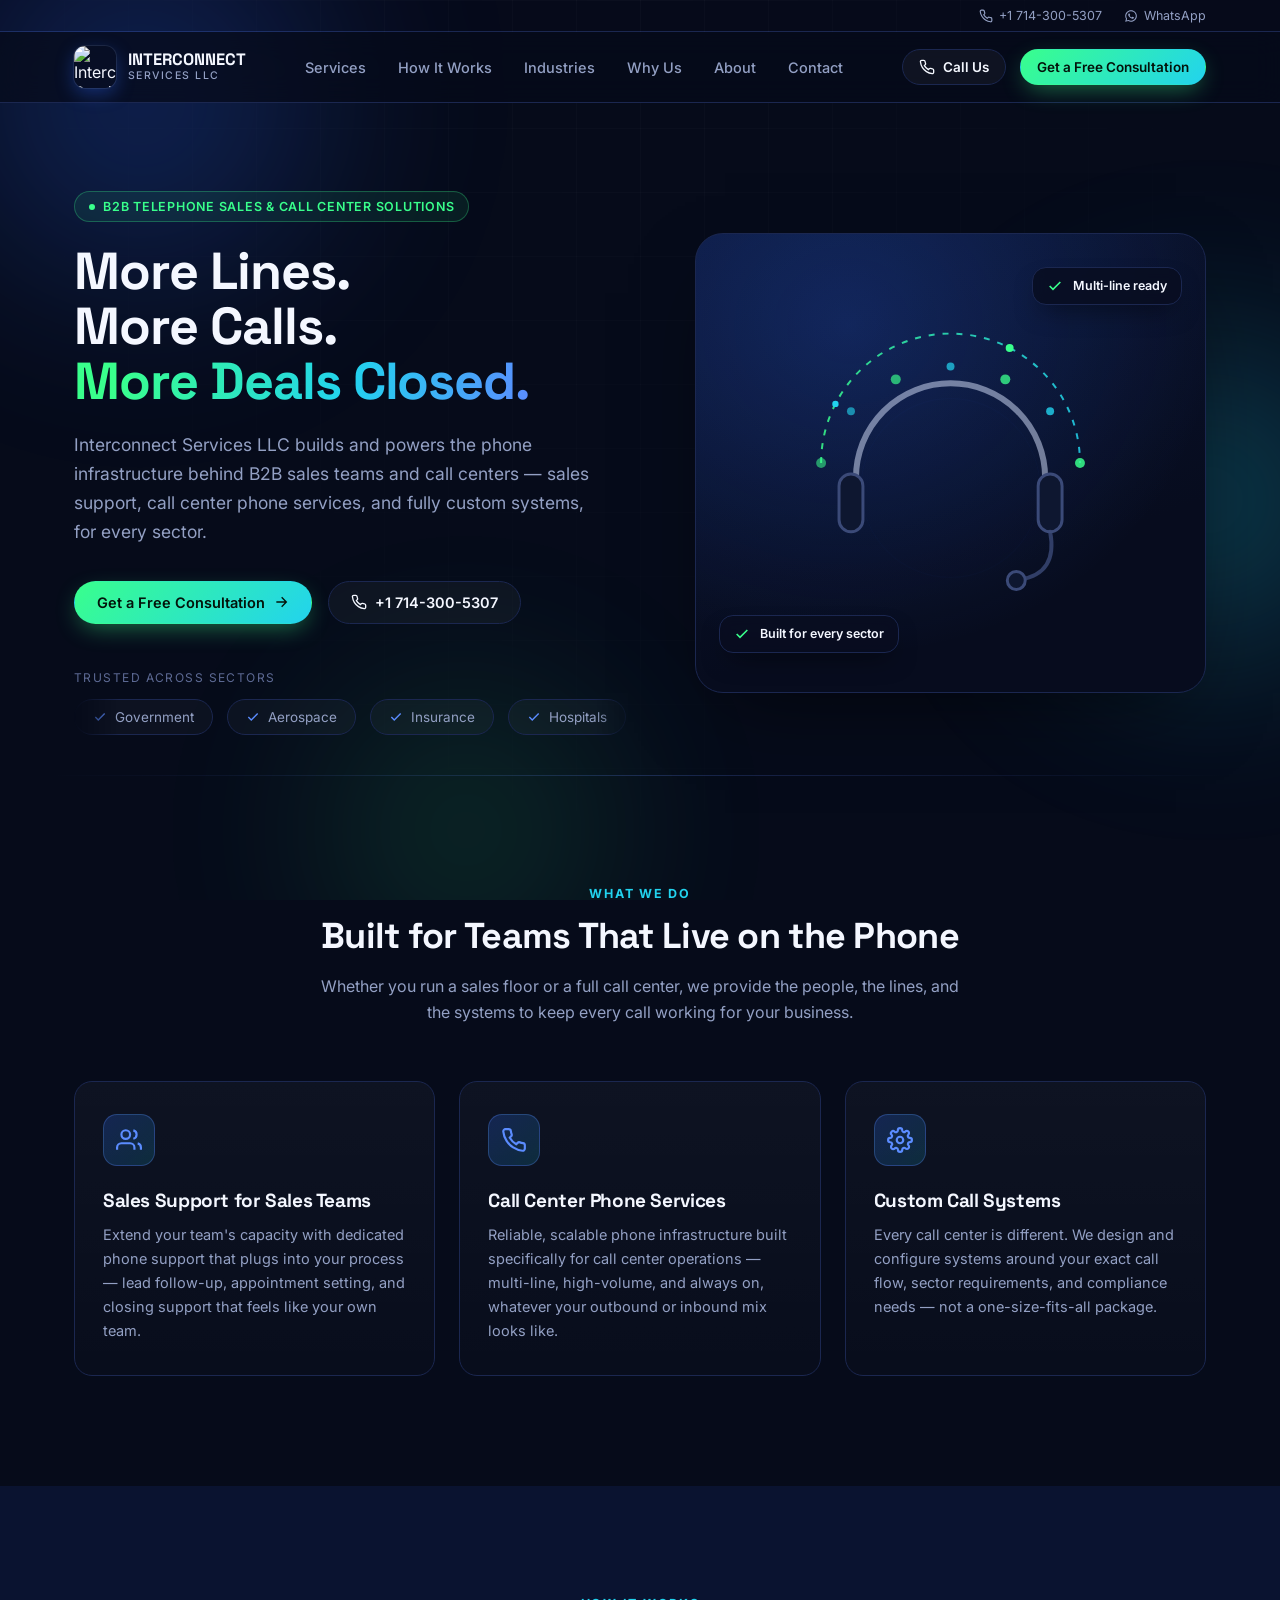
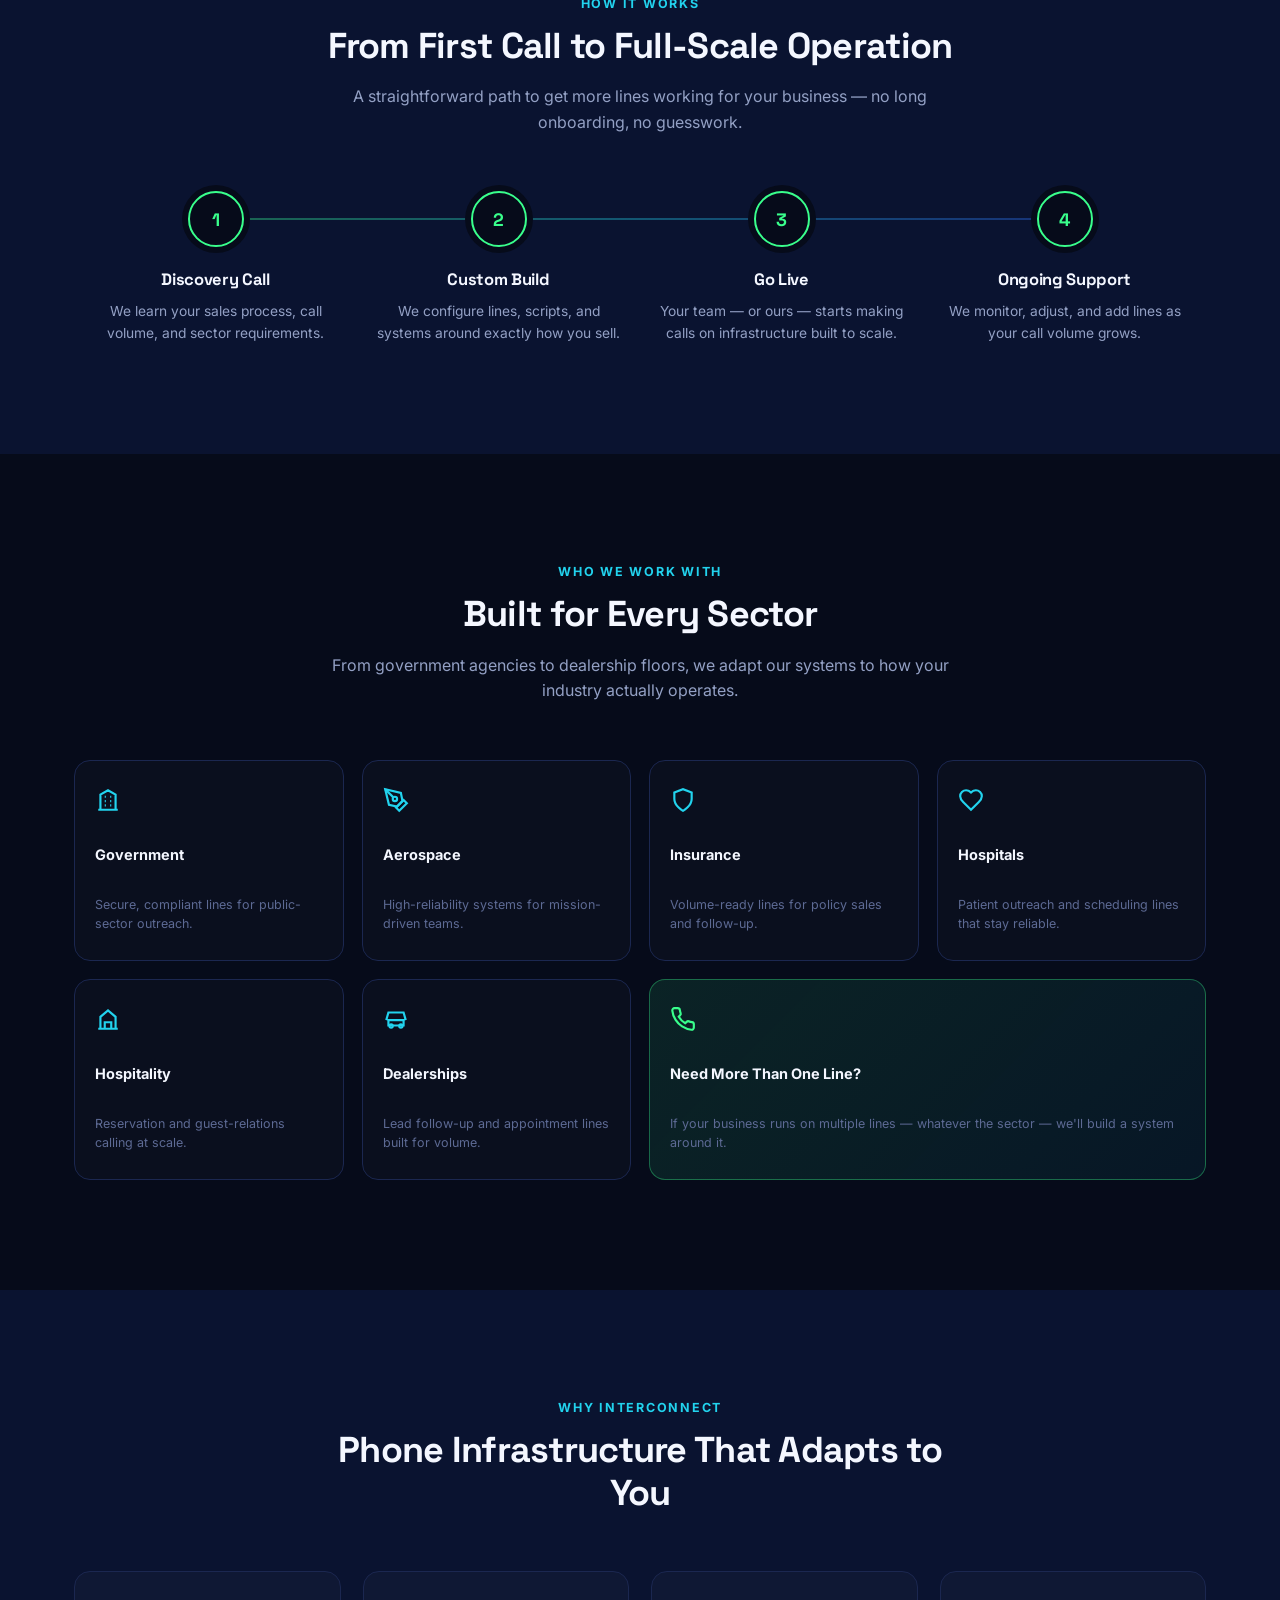
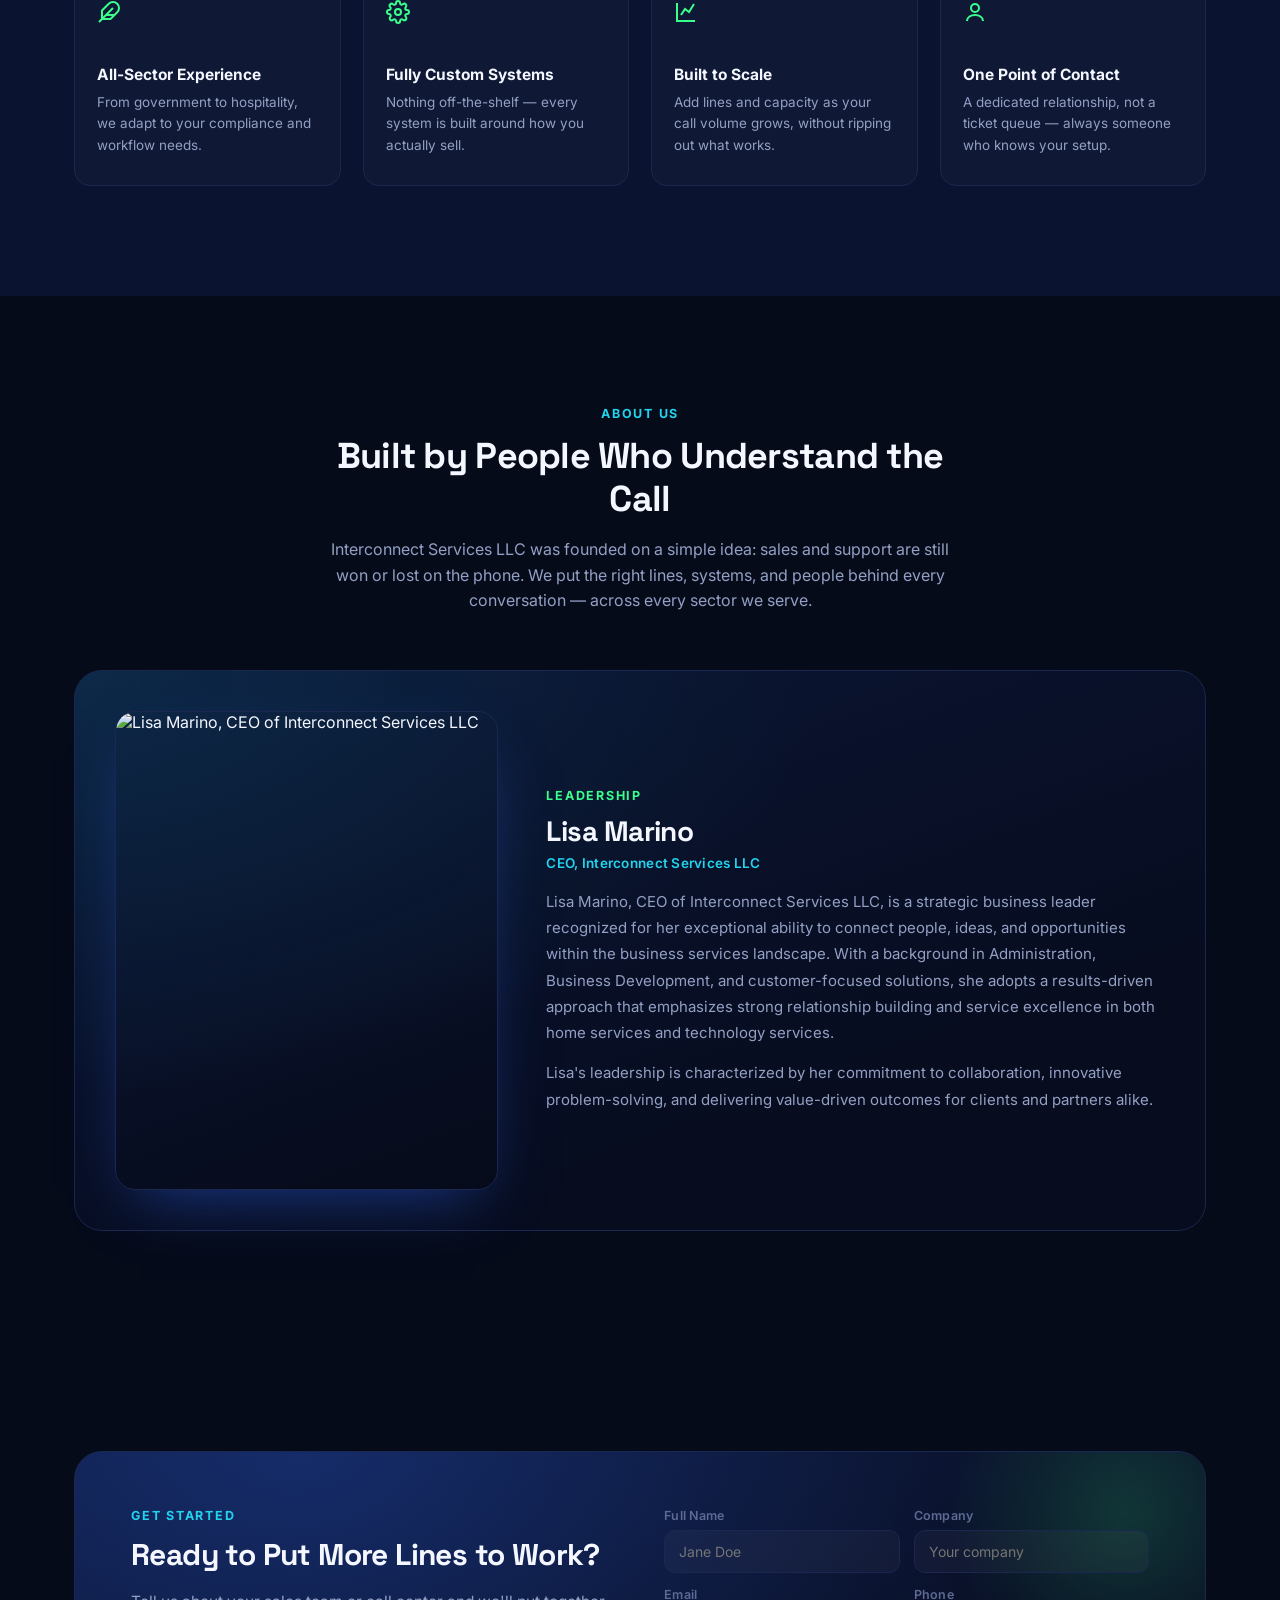
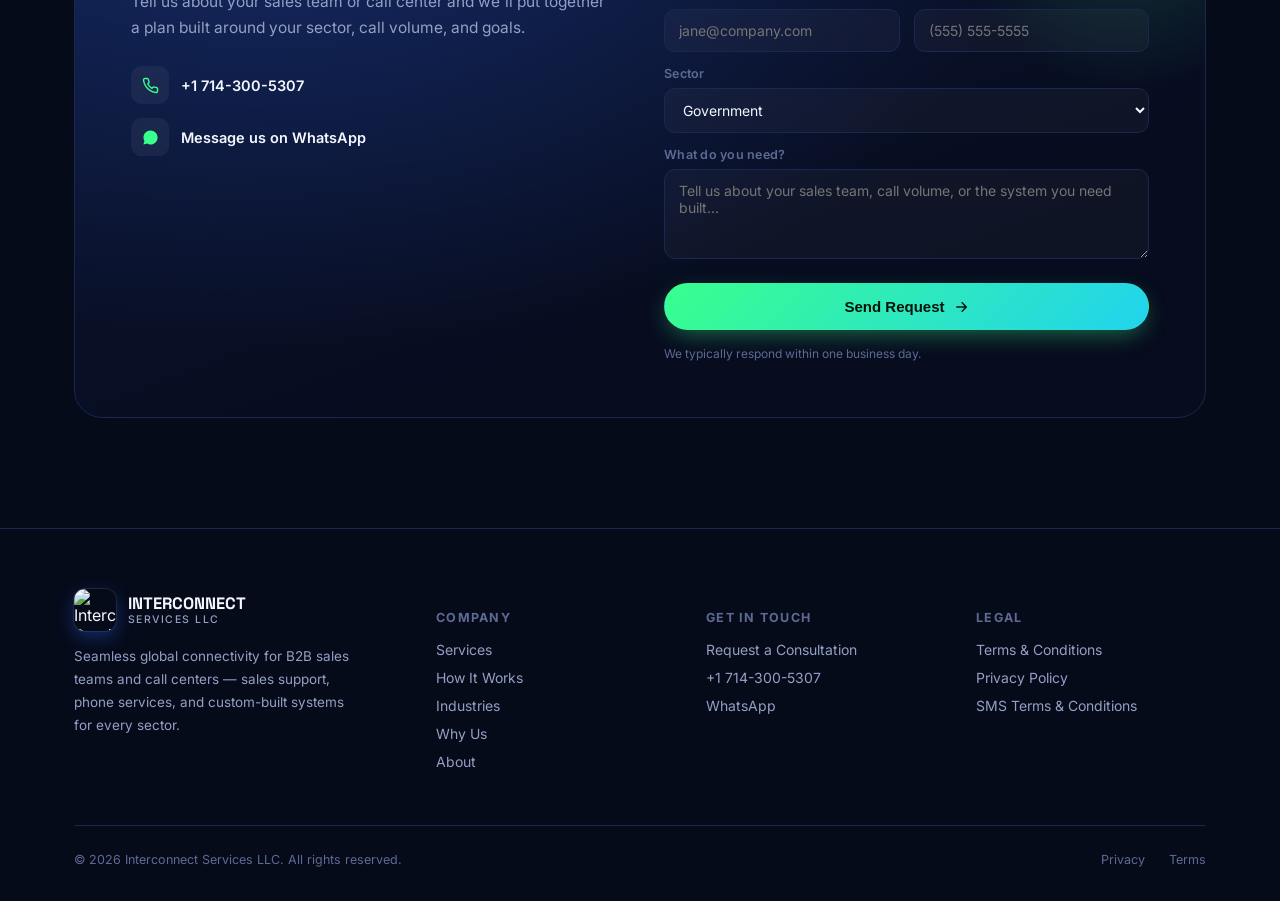
==== index.html @ 747d17ca "Add files via upload" ====
<!doctype html>
<html lang="en">
<head>
<meta charset="UTF-8" />
<meta name="viewport" content="width=device-width, initial-scale=1.0" />
<title>Interconnect Services LLC | B2B Telephone Sales &amp; Call Center Solutions</title>
<meta name="description" content="Interconnect Services LLC powers B2B direct marketing by telephone — sales support for sales teams, call center phone services, and custom-built call systems for any sector." />
<link rel="icon" href="assets/logo.png" />
<link rel="preconnect" href="https://fonts.googleapis.com">
<link rel="preconnect" href="https://fonts.gstatic.com" crossorigin>
<link href="https://fonts.googleapis.com/css2?family=Inter:wght@400;500;600;700;800;900&family=Space+Grotesk:wght@500;600;700&display=swap" rel="stylesheet">
<style>
  :root{
    --bg:#060B1A;
    --bg-soft:#0A1330;
    --panel:#0D1638;
    --panel-border:#1B2750;
    --blue:#2F6BFF;
    --blue-light:#5B8CFF;
    --cyan:#22D3EE;
    --green:#39FF8C;
    --green-dim:#1FAE63;
    --white:#F4F7FF;
    --muted:#93A0C4;
    --muted-dim:#5D6A94;
    --radius:18px;
    --maxw:1180px;
  }
  *{box-sizing:border-box;}
  html{scroll-behavior:smooth;}
  body{
    margin:0;
    background:var(--bg);
    color:var(--white);
    font-family:'Inter',system-ui,-apple-system,Segoe UI,Roboto,sans-serif;
    -webkit-font-smoothing:antialiased;
    overflow-x:hidden;
  }
  h1,h2,h3,.display{
    font-family:'Space Grotesk','Inter',sans-serif;
    letter-spacing:-0.02em;
    margin:0;
  }
  p{margin:0;}
  a{color:inherit;text-decoration:none;}
  img{max-width:100%;display:block;}
  .wrap{max-width:var(--maxw);margin:0 auto;padding:0 24px;}
  ::selection{background:var(--green);color:#04140A;}

  /* ---------- background ambience ---------- */
  .bg-fx{position:fixed;inset:0;z-index:0;pointer-events:none;overflow:hidden;}
  .blob{position:absolute;border-radius:50%;filter:blur(90px);opacity:.35;}
  .blob.b1{width:520px;height:520px;background:radial-gradient(circle,var(--blue) 0%,transparent 70%);top:-160px;left:-120px;animation:float1 22s ease-in-out infinite;}
  .blob.b2{width:460px;height:460px;background:radial-gradient(circle,var(--cyan) 0%,transparent 70%);top:30%;right:-160px;animation:float2 26s ease-in-out infinite;}
  .blob.b3{width:420px;height:420px;background:radial-gradient(circle,var(--green) 0%,transparent 70%);bottom:-140px;left:20%;animation:float3 30s ease-in-out infinite;opacity:.18;}
  @keyframes float1{0%,100%{transform:translate(0,0) scale(1);}50%{transform:translate(60px,50px) scale(1.08);}}
  @keyframes float2{0%,100%{transform:translate(0,0) scale(1);}50%{transform:translate(-50px,40px) scale(1.1);}}
  @keyframes float3{0%,100%{transform:translate(0,0) scale(1);}50%{transform:translate(40px,-30px) scale(1.05);}}
  .grid-overlay{position:absolute;inset:0;
    background-image:linear-gradient(rgba(255,255,255,.025) 1px,transparent 1px),linear-gradient(90deg,rgba(255,255,255,.025) 1px,transparent 1px);
    background-size:64px 64px;mask-image:radial-gradient(ellipse at 50% 0%,black 0%,transparent 70%);}

  section{position:relative;z-index:1;}

  /* ---------- nav ---------- */
  .topbar{background:rgba(6,11,26,.7);border-bottom:1px solid var(--panel-border);}
  .topbar .wrap{display:flex;justify-content:flex-end;gap:22px;padding:8px 24px;font-size:12.5px;color:var(--muted);}
  .topbar a{display:flex;align-items:center;gap:6px;transition:color .2s;}
  .topbar a:hover{color:var(--green);}
  .topbar svg{width:14px;height:14px;}

  nav{position:sticky;top:0;z-index:50;backdrop-filter:blur(14px);background:rgba(6,11,26,.72);border-bottom:1px solid var(--panel-border);}
  nav .wrap{display:flex;align-items:center;justify-content:space-between;padding:14px 24px;}
  .brand{display:flex;align-items:center;gap:12px;}
  .brand img{width:42px;height:42px;border-radius:11px;box-shadow:0 0 0 1px rgba(255,255,255,.08), 0 6px 18px rgba(47,107,255,.35);}
  .brand .name{font-family:'Space Grotesk';font-weight:700;font-size:16.5px;line-height:1.15;}
  .brand .name span{display:block;font-family:'Inter';font-weight:500;font-size:10.5px;letter-spacing:.14em;color:var(--muted);text-transform:uppercase;}
  .brand .name b{color:var(--green);}

  .nav-links{display:flex;gap:32px;align-items:center;}
  .nav-links a{font-size:14.5px;color:var(--muted);font-weight:500;transition:color .2s;position:relative;}
  .nav-links a:hover{color:var(--white);}
  .nav-cta{display:flex;align-items:center;gap:14px;}
  .btn{
    display:inline-flex;align-items:center;justify-content:center;gap:8px;
    padding:12px 22px;border-radius:100px;font-weight:600;font-size:14.5px;
    cursor:pointer;border:1px solid transparent;white-space:nowrap;transition:transform .25s cubic-bezier(.2,.8,.2,1),box-shadow .25s,background .25s,border-color .25s;
  }
  .btn-primary{background:linear-gradient(135deg,var(--green) 0%,var(--cyan) 100%);color:#03130A;box-shadow:0 8px 24px -6px rgba(57,255,140,.45);}
  .btn-primary:hover{transform:translateY(-2px);box-shadow:0 14px 30px -6px rgba(57,255,140,.6);}
  .btn-ghost{background:rgba(255,255,255,.04);border-color:var(--panel-border);color:var(--white);}
  .btn-ghost:hover{background:rgba(255,255,255,.08);border-color:var(--blue-light);}
  .btn-sm{padding:9px 16px;font-size:13.5px;}
  .btn svg{width:16px;height:16px;}

  .burger{display:none;width:38px;height:38px;border-radius:10px;background:rgba(255,255,255,.05);border:1px solid var(--panel-border);align-items:center;justify-content:center;cursor:pointer;}
  .burger svg{width:18px;height:18px;}
  .mobile-menu{display:none;flex-direction:column;gap:4px;padding:10px 24px 20px;border-bottom:1px solid var(--panel-border);background:rgba(6,11,26,.96);}
  .mobile-menu a{padding:12px 6px;font-size:15px;color:var(--muted);border-bottom:1px solid rgba(255,255,255,.05);}
  .mobile-menu.open{display:flex;}

  /* ---------- hero ---------- */
  .hero{padding:88px 0 40px;}
  .hero .wrap{display:grid;grid-template-columns:1.05fr .95fr;gap:56px;align-items:center;}
  .hero .wrap > div{min-width:0;}
  .marquee-track{min-width:0;}
  .badge{
    display:inline-flex;align-items:center;gap:8px;padding:7px 14px;border-radius:100px;
    background:rgba(57,255,140,.08);border:1px solid rgba(57,255,140,.28);color:var(--green);
    font-size:12.5px;font-weight:600;letter-spacing:.06em;text-transform:uppercase;
  }
  .badge span.dot{width:6px;height:6px;border-radius:50%;background:var(--green);box-shadow:0 0 0 0 rgba(57,255,140,.6);animation:pulseDot 2s infinite;}
  @keyframes pulseDot{0%{box-shadow:0 0 0 0 rgba(57,255,140,.55);}70%{box-shadow:0 0 0 9px rgba(57,255,140,0);}100%{box-shadow:0 0 0 0 rgba(57,255,140,0);}}

  .hero h1{font-size:52px;line-height:1.06;font-weight:800;margin-top:22px;}
  .hero h1 .grad{background:linear-gradient(100deg,var(--green) 10%,var(--cyan) 60%,var(--blue-light) 100%);-webkit-background-clip:text;background-clip:text;color:transparent;}
  .hero p.lead{margin-top:22px;font-size:17.5px;line-height:1.65;color:var(--muted);max-width:520px;}
  .hero .cta-row{display:flex;gap:16px;margin-top:34px;flex-wrap:wrap;}
  .hero .trust{margin-top:46px;}
  .hero .trust .label{font-size:12px;text-transform:uppercase;letter-spacing:.12em;color:var(--muted-dim);margin-bottom:14px;}

  .marquee{overflow:hidden;-webkit-mask-image:linear-gradient(90deg,transparent,black 8%,black 92%,transparent);mask-image:linear-gradient(90deg,transparent,black 8%,black 92%,transparent);}
  .marquee-track{display:flex;gap:14px;width:max-content;animation:scrollX 26s linear infinite;}
  @keyframes scrollX{from{transform:translateX(0);}to{transform:translateX(-50%);}}
  .pill{flex:none;padding:9px 18px;border:1px solid var(--panel-border);background:rgba(255,255,255,.03);border-radius:100px;font-size:13.5px;color:var(--muted);display:flex;align-items:center;gap:8px;}
  .pill svg{width:14px;height:14px;color:var(--blue-light);}

  /* hero visual */
  .hero-visual{position:relative;height:460px;}
  .visual-card{
    position:absolute;inset:0;border-radius:28px;border:1px solid var(--panel-border);
    background:radial-gradient(120% 120% at 30% 20%,rgba(47,107,255,.22),transparent 60%),linear-gradient(160deg,#0B1636,#070C1E 70%);
    overflow:hidden;box-shadow:0 30px 80px -30px rgba(0,0,0,.6);
  }
  .visual-card svg{width:100%;height:100%;}
  .float-chip{position:absolute;padding:10px 14px;border-radius:14px;background:rgba(9,14,32,.85);border:1px solid var(--panel-border);backdrop-filter:blur(6px);display:flex;align-items:center;gap:10px;font-size:12.5px;font-weight:600;box-shadow:0 12px 26px -10px rgba(0,0,0,.55);animation:chipFloat 5s ease-in-out infinite;}
  .float-chip svg{width:16px;height:16px;color:var(--green);}
  .float-chip.c1{top:34px;right:24px;animation-delay:.2s;}
  .float-chip.c2{bottom:40px;left:24px;animation-delay:1.4s;}
  @keyframes chipFloat{0%,100%{transform:translateY(0);}50%{transform:translateY(-10px);}}

  /* ---------- section headers ---------- */
  .eyebrow{font-size:12.5px;font-weight:700;letter-spacing:.14em;text-transform:uppercase;color:var(--cyan);}
  .sec-head{max-width:640px;margin:0 auto 56px;text-align:center;}
  .sec-head h2{font-size:36px;font-weight:800;margin-top:14px;line-height:1.2;}
  .sec-head p{margin-top:16px;color:var(--muted);font-size:16px;line-height:1.6;}
  section.pad{padding:110px 0;}
  .divider{height:1px;background:linear-gradient(90deg,transparent,var(--panel-border),transparent);}

  /* reveal */
  .reveal{opacity:0;transform:translateY(28px);transition:opacity .7s cubic-bezier(.2,.7,.2,1),transform .7s cubic-bezier(.2,.7,.2,1);}
  .reveal.in{opacity:1;transform:translateY(0);}

  /* ---------- services ---------- */
  .cards3{display:grid;grid-template-columns:repeat(3,1fr);gap:24px;}
  .card{
    background:linear-gradient(180deg,rgba(255,255,255,.035),rgba(255,255,255,.01));
    border:1px solid var(--panel-border);border-radius:var(--radius);padding:32px 28px;
    transition:transform .35s cubic-bezier(.2,.8,.2,1),border-color .35s,box-shadow .35s;
    position:relative;overflow:hidden;
  }
  .card:hover{transform:translateY(-6px);border-color:rgba(57,255,140,.35);box-shadow:0 20px 46px -20px rgba(47,107,255,.35);}
  .card .icon{width:52px;height:52px;border-radius:14px;display:flex;align-items:center;justify-content:center;background:linear-gradient(135deg,rgba(47,107,255,.22),rgba(34,211,238,.14));border:1px solid rgba(91,140,255,.3);margin-bottom:22px;}
  .card .icon svg{width:26px;height:26px;color:var(--blue-light);}
  .card h3{font-size:19px;font-weight:700;margin-bottom:10px;}
  .card p{color:var(--muted);font-size:14.5px;line-height:1.65;}

  /* ---------- how it works ---------- */
  .steps{display:grid;grid-template-columns:repeat(4,1fr);gap:0;position:relative;}
  .steps::before{content:"";position:absolute;top:27px;left:12%;right:12%;height:2px;background:linear-gradient(90deg,var(--green),var(--cyan),var(--blue));opacity:.35;}
  .step{position:relative;text-align:center;padding:0 14px;}
  .step .num{
    width:56px;height:56px;border-radius:50%;margin:0 auto 22px;display:flex;align-items:center;justify-content:center;
    background:var(--bg);border:2px solid var(--green);color:var(--green);font-family:'Space Grotesk';font-weight:700;font-size:18px;position:relative;z-index:2;
    box-shadow:0 0 0 6px var(--bg);
  }
  .step h3{font-size:16.5px;font-weight:700;margin-bottom:10px;}
  .step p{font-size:13.8px;color:var(--muted);line-height:1.6;}

  /* ---------- industries ---------- */
  .industries{display:grid;grid-template-columns:repeat(4,1fr);gap:18px;}
  .ind-card{
    padding:26px 20px;border-radius:16px;border:1px solid var(--panel-border);background:rgba(255,255,255,.02);
    display:flex;flex-direction:column;gap:14px;transition:transform .3s,border-color .3s,background .3s;
  }
  .ind-card:hover{transform:translateY(-4px);border-color:rgba(34,211,238,.35);background:rgba(255,255,255,.04);}
  .ind-card svg{width:26px;height:26px;color:var(--cyan);}
  .ind-card h4{font-size:14.5px;font-weight:700;}
  .ind-card p{font-size:12.5px;color:var(--muted-dim);line-height:1.5;}
  .ind-card.highlight{background:linear-gradient(135deg,rgba(57,255,140,.1),rgba(34,211,238,.06));border-color:rgba(57,255,140,.35);}
  .ind-card.highlight svg{color:var(--green);}

  /* ---------- why us ---------- */
  .why-grid{display:grid;grid-template-columns:repeat(4,1fr);gap:22px;}
  .why-tile{padding:28px 22px;border-radius:16px;border:1px solid var(--panel-border);background:rgba(255,255,255,.02);}
  .why-tile svg{width:24px;height:24px;color:var(--green);margin-bottom:16px;}
  .why-tile h4{font-size:15.5px;font-weight:700;margin-bottom:8px;}
  .why-tile p{font-size:13.5px;color:var(--muted);line-height:1.6;}

  /* ---------- about / leadership ---------- */
  .about-panel{
    display:grid;grid-template-columns:.62fr 1fr;gap:48px;align-items:center;
    border:1px solid var(--panel-border);border-radius:28px;padding:40px;
    background:radial-gradient(120% 140% at 0% 0%,rgba(34,211,238,.1),transparent 55%),linear-gradient(160deg,#0B1636,#070C1E 75%);
  }
  .about-photo{
    position:relative;border-radius:20px;overflow:hidden;aspect-ratio:4/5;
    border:1px solid var(--panel-border);
    box-shadow:0 24px 60px -24px rgba(47,107,255,.5);
  }
  .about-photo::after{
    content:"";position:absolute;inset:0;border-radius:20px;
    background:linear-gradient(160deg,transparent 55%,rgba(6,11,26,.85) 100%);
  }
  .about-photo img{width:100%;height:100%;object-fit:cover;object-position:50% 18%;}
  .about-copy h3{font-size:28px;font-weight:800;margin-top:10px;}
  .about-copy .role{font-size:13.5px;font-weight:600;color:var(--cyan);margin-top:6px;margin-bottom:18px;letter-spacing:.02em;}
  .about-copy p{color:var(--muted);font-size:15px;line-height:1.75;margin-top:14px;}
  .about-copy p:first-of-type{margin-top:0;}

  /* ---------- CTA / contact ---------- */
  .cta-panel{
    border-radius:28px;border:1px solid var(--panel-border);
    background:radial-gradient(120% 160% at 20% 0%,rgba(47,107,255,.28),transparent 55%),linear-gradient(160deg,#0C1533,#070C1E 75%);
    padding:56px;display:grid;grid-template-columns:1fr 1fr;gap:48px;overflow:hidden;position:relative;
  }
  .cta-panel::after{content:"";position:absolute;width:360px;height:360px;background:radial-gradient(circle,rgba(57,255,140,.16),transparent 70%);top:-120px;right:-100px;border-radius:50%;}
  .cta-panel h2{font-size:30px;font-weight:800;line-height:1.2;}
  .cta-panel p.lead{color:var(--muted);margin-top:16px;font-size:15.5px;line-height:1.65;}
  .contact-list{margin-top:26px;display:flex;flex-direction:column;gap:14px;}
  .contact-list a{display:flex;align-items:center;gap:12px;font-size:14.5px;font-weight:600;}
  .contact-list .ic{width:38px;height:38px;border-radius:10px;background:rgba(255,255,255,.05);border:1px solid var(--panel-border);display:flex;align-items:center;justify-content:center;flex:none;}
  .contact-list svg{width:17px;height:17px;color:var(--green);}

  form.lead-form{display:flex;flex-direction:column;gap:14px;position:relative;z-index:1;}
  .form-row{display:grid;grid-template-columns:1fr 1fr;gap:14px;}
  .field label{display:block;font-size:12.5px;color:var(--muted-dim);margin-bottom:7px;font-weight:600;letter-spacing:.02em;}
  .field input, .field select, .field textarea{
    width:100%;padding:12px 14px;border-radius:11px;border:1px solid var(--panel-border);
    background:rgba(255,255,255,.03);color:var(--white);font-family:inherit;font-size:14px;outline:none;
    transition:border-color .2s,background .2s;
  }
  .field input:focus, .field select:focus, .field textarea:focus{border-color:var(--green);background:rgba(255,255,255,.05);}
  .field textarea{resize:vertical;min-height:90px;}
  form.lead-form .btn{margin-top:6px;width:100%;padding:14px;font-size:15px;}
  .form-note{font-size:12px;color:var(--muted-dim);margin-top:2px;}

  /* ---------- footer ---------- */
  footer{padding:60px 0 34px;border-top:1px solid var(--panel-border);}
  .foot-top{display:grid;grid-template-columns:1.4fr 1fr 1fr 1fr;gap:40px;padding-bottom:44px;}
  .foot-brand .brand{margin-bottom:14px;}
  .foot-brand p{color:var(--muted);font-size:13.5px;line-height:1.7;max-width:280px;}
  .foot-col h5{font-size:12.5px;text-transform:uppercase;letter-spacing:.1em;color:var(--muted-dim);margin-bottom:16px;}
  .foot-col a{display:block;color:var(--muted);font-size:14px;margin-bottom:11px;transition:color .2s;}
  .foot-col a:hover{color:var(--green);}
  .foot-bottom{display:flex;justify-content:space-between;align-items:center;padding-top:26px;border-top:1px solid var(--panel-border);font-size:12.5px;color:var(--muted-dim);flex-wrap:wrap;gap:12px;}
  .foot-bottom .legal a{margin-left:20px;}

  /* ---------- responsive ---------- */
  @media (max-width:980px){
    .hero .wrap{grid-template-columns:1fr;}
    .hero-visual{height:340px;order:-1;}
    .hero h1{font-size:38px;}
    .cards3,.steps,.industries,.why-grid{grid-template-columns:repeat(2,1fr);}
    .steps::before{display:none;}
    .cta-panel{grid-template-columns:1fr;padding:36px 24px;}
    .foot-top{grid-template-columns:1fr 1fr;}
    .nav-links{display:none;}
    .burger{display:flex;}
    .about-panel{grid-template-columns:.8fr 1fr;padding:32px;gap:32px;}
  }
  @media (max-width:600px){
    .cards3,.industries,.why-grid,.steps,.form-row,.foot-top{grid-template-columns:1fr;}
    .hero h1{font-size:31px;}
    section.pad{padding:72px 0;}
    .nav-cta .btn-ghost{display:none;}
    .nav-cta .btn-primary{display:none;}
    .cta-panel{padding:28px 18px;}
    .about-panel{grid-template-columns:1fr;padding:24px;}
    .about-photo{max-width:260px;margin:0 auto;}
  }
</style>
</head>
<body>

<div class="bg-fx">
  <div class="grid-overlay"></div>
  <div class="blob b1"></div>
  <div class="blob b2"></div>
  <div class="blob b3"></div>
</div>

<div class="topbar">
  <div class="wrap">
    <a href="tel:+17143005307">
      <svg viewBox="0 0 24 24" fill="none" stroke="currentColor" stroke-width="2"><path d="M22 16.92v3a2 2 0 0 1-2.18 2 19.79 19.79 0 0 1-8.63-3.07 19.5 19.5 0 0 1-6-6 19.79 19.79 0 0 1-3.07-8.67A2 2 0 0 1 4.11 2h3a2 2 0 0 1 2 1.72c.127.96.362 1.903.7 2.81a2 2 0 0 1-.45 2.11L8.09 9.91a16 16 0 0 0 6 6l1.27-1.27a2 2 0 0 1 2.11-.45c.907.338 1.85.573 2.81.7A2 2 0 0 1 22 16.92z"/></svg>
      +1 714-300-5307
    </a>
    <a href="https://wa.me/17143005307" target="_blank" rel="noopener">
      <svg viewBox="0 0 24 24" fill="currentColor"><path d="M12.04 2c-5.5 0-9.96 4.46-9.96 9.96 0 1.76.46 3.44 1.34 4.93L2 22l5.24-1.37a9.9 9.9 0 0 0 4.8 1.22h.01c5.5 0 9.96-4.46 9.96-9.96S17.54 2 12.04 2zm0 18.1a8.1 8.1 0 0 1-4.14-1.13l-.3-.18-3.1.81.83-3.02-.2-.31a8.14 8.14 0 1 1 6.91 3.83zm4.47-6.1c-.24-.12-1.44-.71-1.67-.79-.22-.08-.38-.12-.55.12-.16.24-.63.79-.77.95-.14.16-.28.18-.52.06-.24-.12-1.01-.37-1.92-1.18-.71-.63-1.19-1.42-1.33-1.66-.14-.24-.02-.37.1-.49.11-.11.24-.28.36-.42.12-.14.16-.24.24-.4.08-.16.04-.3-.02-.42-.06-.12-.55-1.32-.75-1.81-.2-.48-.4-.41-.55-.42-.14 0-.3-.01-.46-.01-.16 0-.42.06-.64.3-.22.24-.85.83-.85 2.02 0 1.19.87 2.34.99 2.5.12.16 1.71 2.61 4.14 3.66.58.25 1.03.4 1.38.51.58.18 1.11.16 1.53.1.47-.07 1.44-.59 1.64-1.16.2-.57.2-1.06.14-1.16-.06-.1-.22-.16-.46-.28z"/></svg>
      WhatsApp
    </a>
  </div>
</div>

<nav>
  <div class="wrap">
    <a href="#top" class="brand">
      <img src="assets/logo.png" alt="Interconnect Services LLC logo" />
      <div class="name">INTERCONNECT<br><span>Services LLC</span></div>
    </a>
    <div class="nav-links">
      <a href="#services">Services</a>
      <a href="#how-it-works">How It Works</a>
      <a href="#industries">Industries</a>
      <a href="#why-us">Why Us</a>
      <a href="#about">About</a>
      <a href="#contact">Contact</a>
    </div>
    <div class="nav-cta">
      <a href="tel:+17143005307" class="btn btn-ghost btn-sm">
        <svg viewBox="0 0 24 24" fill="none" stroke="currentColor" stroke-width="2"><path d="M22 16.92v3a2 2 0 0 1-2.18 2 19.79 19.79 0 0 1-8.63-3.07 19.5 19.5 0 0 1-6-6 19.79 19.79 0 0 1-3.07-8.67A2 2 0 0 1 4.11 2h3a2 2 0 0 1 2 1.72c.127.96.362 1.903.7 2.81a2 2 0 0 1-.45 2.11L8.09 9.91a16 16 0 0 0 6 6l1.27-1.27a2 2 0 0 1 2.11-.45c.907.338 1.85.573 2.81.7A2 2 0 0 1 22 16.92z"/></svg>
        Call Us
      </a>
      <a href="#contact" class="btn btn-primary btn-sm">Get a Free Consultation</a>
      <div class="burger" id="burger">
        <svg viewBox="0 0 24 24" fill="none" stroke="currentColor" stroke-width="2"><path d="M3 12h18M3 6h18M3 18h18"/></svg>
      </div>
    </div>
  </div>
  <div class="mobile-menu" id="mobileMenu">
    <a href="#services">Services</a>
    <a href="#how-it-works">How It Works</a>
    <a href="#industries">Industries</a>
    <a href="#why-us">Why Us</a>
    <a href="#about">About</a>
    <a href="#contact">Contact</a>
    <a href="#contact" class="btn btn-primary" style="justify-content:center;margin-top:14px;border-bottom:none;color:#03130A;">Get a Free Consultation</a>
  </div>
</nav>

<div id="top"></div>

<!-- HERO -->
<section class="hero">
  <div class="wrap">
    <div>
      <div class="badge"><span class="dot"></span> B2B TELEPHONE SALES &amp; CALL CENTER SOLUTIONS</div>
      <h1>More Lines.<br>More Calls.<br><span class="grad">More Deals Closed.</span></h1>
      <p class="lead">Interconnect Services LLC builds and powers the phone infrastructure behind B2B sales teams and call centers — sales support, call center phone services, and fully custom systems, for every sector.</p>
      <div class="cta-row">
        <a href="#contact" class="btn btn-primary">
          Get a Free Consultation
          <svg viewBox="0 0 24 24" fill="none" stroke="currentColor" stroke-width="2"><path d="M5 12h14M13 5l7 7-7 7"/></svg>
        </a>
        <a href="tel:+17143005307" class="btn btn-ghost">
          <svg viewBox="0 0 24 24" fill="none" stroke="currentColor" stroke-width="2"><path d="M22 16.92v3a2 2 0 0 1-2.18 2 19.79 19.79 0 0 1-8.63-3.07 19.5 19.5 0 0 1-6-6 19.79 19.79 0 0 1-3.07-8.67A2 2 0 0 1 4.11 2h3a2 2 0 0 1 2 1.72c.127.96.362 1.903.7 2.81a2 2 0 0 1-.45 2.11L8.09 9.91a16 16 0 0 0 6 6l1.27-1.27a2 2 0 0 1 2.11-.45c.907.338 1.85.573 2.81.7A2 2 0 0 1 22 16.92z"/></svg>
          +1 714-300-5307
        </a>
      </div>
      <div class="trust">
        <div class="label">Trusted across sectors</div>
        <div class="marquee">
          <div class="marquee-track" id="marqueeTrack">
            <!-- filled by JS (duplicated for seamless loop) -->
          </div>
        </div>
      </div>
    </div>

    <div class="hero-visual">
      <div class="visual-card">
        <svg viewBox="0 0 480 460" xmlns="http://www.w3.org/2000/svg">
          <defs>
            <linearGradient id="lineGrad" x1="0" y1="0" x2="1" y2="0">
              <stop offset="0%" stop-color="#39FF8C"/>
              <stop offset="100%" stop-color="#22D3EE"/>
            </linearGradient>
            <radialGradient id="nodeGlow" r="70%">
              <stop offset="0%" stop-color="#39FF8C" stop-opacity=".9"/>
              <stop offset="100%" stop-color="#39FF8C" stop-opacity="0"/>
            </radialGradient>
          </defs>

          <!-- connectivity arc (echoes the brand mark) -->
          <g id="arcGroup" stroke="url(#lineGrad)" stroke-width="2" fill="none" opacity=".85">
            <path d="M110,230 A130,130 0 0 1 370,230" stroke-dasharray="6 8"/>
          </g>
          <g id="nodes"></g>

          <!-- travelling signal packets -->
          <circle r="4" fill="#39FF8C">
            <animateMotion dur="3.2s" repeatCount="indefinite" path="M110,230 A130,130 0 0 1 370,230"/>
          </circle>
          <circle r="3.2" fill="#22D3EE">
            <animateMotion dur="3.2s" begin="1.6s" repeatCount="indefinite" path="M110,230 A130,130 0 0 1 370,230"/>
          </circle>

          <!-- headset silhouette -->
          <g transform="translate(240,255)" stroke="#C9D3EF" stroke-width="6" fill="none" stroke-linecap="round">
            <path d="M-95,-10 A95,95 0 0 1 95,-10" opacity=".55"/>
            <rect x="-112" y="-14" width="24" height="58" rx="12" fill="#0E1730" stroke="#3B4A78" stroke-width="3"/>
            <rect x="88" y="-14" width="24" height="58" rx="12" fill="#0E1730" stroke="#3B4A78" stroke-width="3"/>
            <path d="M100,44 Q108,86 70,92" stroke="#3B4A78" stroke-width="4" opacity=".8"/>
            <circle cx="66" cy="93" r="9" fill="#0E1730" stroke="#3B4A78" stroke-width="3"/>
          </g>

          <!-- soft pulse rings around headset center -->
          <circle cx="240" cy="255" r="46" fill="none" stroke="#2F6BFF" stroke-width="1.4" opacity=".35">
            <animate attributeName="r" values="40;92;40" dur="4s" repeatCount="indefinite"/>
            <animate attributeName="opacity" values=".45;0;.45" dur="4s" repeatCount="indefinite"/>
          </circle>
        </svg>
      </div>
      <div class="float-chip c1">
        <svg viewBox="0 0 24 24" fill="none" stroke="currentColor" stroke-width="2.4"><path d="M20 6L9 17l-5-5"/></svg>
        Multi-line ready
      </div>
      <div class="float-chip c2">
        <svg viewBox="0 0 24 24" fill="none" stroke="currentColor" stroke-width="2.4"><path d="M20 6L9 17l-5-5"/></svg>
        Built for every sector
      </div>
    </div>
  </div>
</section>

<div class="divider wrap" style="max-width:1180px;"></div>

<!-- SERVICES -->
<section class="pad" id="services">
  <div class="wrap">
    <div class="sec-head reveal">
      <div class="eyebrow">What We Do</div>
      <h2>Built for Teams That Live on the Phone</h2>
      <p>Whether you run a sales floor or a full call center, we provide the people, the lines, and the systems to keep every call working for your business.</p>
    </div>
    <div class="cards3">
      <div class="card reveal">
        <div class="icon">
          <svg viewBox="0 0 24 24" fill="none" stroke="currentColor" stroke-width="2"><path d="M17 21v-2a4 4 0 0 0-4-4H5a4 4 0 0 0-4 4v2"/><circle cx="9" cy="7" r="4"/><path d="M23 21v-2a4 4 0 0 0-3-3.87"/><path d="M16 3.13a4 4 0 0 1 0 7.75"/></svg>
        </div>
        <h3>Sales Support for Sales Teams</h3>
        <p>Extend your team's capacity with dedicated phone support that plugs into your process — lead follow-up, appointment setting, and closing support that feels like your own team.</p>
      </div>
      <div class="card reveal" style="transition-delay:.08s;">
        <div class="icon">
          <svg viewBox="0 0 24 24" fill="none" stroke="currentColor" stroke-width="2"><path d="M22 16.92v3a2 2 0 0 1-2.18 2 19.79 19.79 0 0 1-8.63-3.07 19.5 19.5 0 0 1-6-6 19.79 19.79 0 0 1-3.07-8.67A2 2 0 0 1 4.11 2h3a2 2 0 0 1 2 1.72c.127.96.362 1.903.7 2.81a2 2 0 0 1-.45 2.11L8.09 9.91a16 16 0 0 0 6 6l1.27-1.27a2 2 0 0 1 2.11-.45c.907.338 1.85.573 2.81.7A2 2 0 0 1 22 16.92z"/></svg>
        </div>
        <h3>Call Center Phone Services</h3>
        <p>Reliable, scalable phone infrastructure built specifically for call center operations — multi-line, high-volume, and always on, whatever your outbound or inbound mix looks like.</p>
      </div>
      <div class="card reveal" style="transition-delay:.16s;">
        <div class="icon">
          <svg viewBox="0 0 24 24" fill="none" stroke="currentColor" stroke-width="2"><circle cx="12" cy="12" r="3"/><path d="M19.4 15a1.65 1.65 0 0 0 .33 1.82l.06.06a2 2 0 1 1-2.83 2.83l-.06-.06a1.65 1.65 0 0 0-1.82-.33 1.65 1.65 0 0 0-1 1.51V21a2 2 0 0 1-4 0v-.09A1.65 1.65 0 0 0 9 19.4a1.65 1.65 0 0 0-1.82.33l-.06.06a2 2 0 1 1-2.83-2.83l.06-.06a1.65 1.65 0 0 0 .33-1.82 1.65 1.65 0 0 0-1.51-1H3a2 2 0 0 1 0-4h.09A1.65 1.65 0 0 0 4.6 9a1.65 1.65 0 0 0-.33-1.82l-.06-.06a2 2 0 1 1 2.83-2.83l.06.06a1.65 1.65 0 0 0 1.82.33H9a1.65 1.65 0 0 0 1-1.51V3a2 2 0 0 1 4 0v.09a1.65 1.65 0 0 0 1 1.51 1.65 1.65 0 0 0 1.82-.33l.06-.06a2 2 0 1 1 2.83 2.83l-.06.06a1.65 1.65 0 0 0-.33 1.82V9a1.65 1.65 0 0 0 1.51 1H21a2 2 0 0 1 0 4h-.09a1.65 1.65 0 0 0-1.51 1z"/></svg>
        </div>
        <h3>Custom Call Systems</h3>
        <p>Every call center is different. We design and configure systems around your exact call flow, sector requirements, and compliance needs — not a one-size-fits-all package.</p>
      </div>
    </div>
  </div>
</section>

<!-- HOW IT WORKS -->
<section class="pad" id="how-it-works" style="background:var(--bg-soft);">
  <div class="wrap">
    <div class="sec-head reveal">
      <div class="eyebrow">How It Works</div>
      <h2>From First Call to Full-Scale Operation</h2>
      <p>A straightforward path to get more lines working for your business — no long onboarding, no guesswork.</p>
    </div>
    <div class="steps">
      <div class="step reveal">
        <div class="num">1</div>
        <h3>Discovery Call</h3>
        <p>We learn your sales process, call volume, and sector requirements.</p>
      </div>
      <div class="step reveal" style="transition-delay:.08s;">
        <div class="num">2</div>
        <h3>Custom Build</h3>
        <p>We configure lines, scripts, and systems around exactly how you sell.</p>
      </div>
      <div class="step reveal" style="transition-delay:.16s;">
        <div class="num">3</div>
        <h3>Go Live</h3>
        <p>Your team — or ours — starts making calls on infrastructure built to scale.</p>
      </div>
      <div class="step reveal" style="transition-delay:.24s;">
        <div class="num">4</div>
        <h3>Ongoing Support</h3>
        <p>We monitor, adjust, and add lines as your call volume grows.</p>
      </div>
    </div>
  </div>
</section>

<!-- INDUSTRIES -->
<section class="pad" id="industries">
  <div class="wrap">
    <div class="sec-head reveal">
      <div class="eyebrow">Who We Work With</div>
      <h2>Built for Every Sector</h2>
      <p>From government agencies to dealership floors, we adapt our systems to how your industry actually operates.</p>
    </div>
    <div class="industries">
      <div class="ind-card reveal">
        <svg viewBox="0 0 24 24" fill="none" stroke="currentColor" stroke-width="2"><path d="M3 21h18M5 21V7l7-4 7 4v14M9 9h1m4 0h1m-6 4h1m4 0h1m-6 4h1m4 0h1"/></svg>
        <h4>Government</h4>
        <p>Secure, compliant lines for public-sector outreach.</p>
      </div>
      <div class="ind-card reveal">
        <svg viewBox="0 0 24 24" fill="none" stroke="currentColor" stroke-width="2"><path d="M12 19l7-7 3 3-7 7-3-3z"/><path d="M18 13l-1.5-7.5L2 2l3.5 14.5L13 18l5-5z"/><path d="M2 2l7.586 7.586"/><circle cx="11" cy="11" r="2"/></svg>
        <h4>Aerospace</h4>
        <p>High-reliability systems for mission-driven teams.</p>
      </div>
      <div class="ind-card reveal">
        <svg viewBox="0 0 24 24" fill="none" stroke="currentColor" stroke-width="2"><path d="M12 22s8-4.5 8-11V5l-8-3-8 3v6c0 6.5 8 11 8 11z"/></svg>
        <h4>Insurance</h4>
        <p>Volume-ready lines for policy sales and follow-up.</p>
      </div>
      <div class="ind-card reveal">
        <svg viewBox="0 0 24 24" fill="none" stroke="currentColor" stroke-width="2"><path d="M19 14c1.49-1.46 3-3.21 3-5.5A5.5 5.5 0 0 0 16.5 3c-1.76 0-3 .5-4.5 2-1.5-1.5-2.74-2-4.5-2A5.5 5.5 0 0 0 2 8.5c0 2.29 1.51 4.04 3 5.5l7 7z"/></svg>
        <h4>Hospitals</h4>
        <p>Patient outreach and scheduling lines that stay reliable.</p>
      </div>
      <div class="ind-card reveal">
        <svg viewBox="0 0 24 24" fill="none" stroke="currentColor" stroke-width="2"><path d="M3 21h18M5 21V10l7-6 7 6v11M9 21v-6h6v6"/></svg>
        <h4>Hospitality</h4>
        <p>Reservation and guest-relations calling at scale.</p>
      </div>
      <div class="ind-card reveal">
        <svg viewBox="0 0 24 24" fill="none" stroke="currentColor" stroke-width="2"><path d="M3 13l2-7h14l2 7M5 13h14v5H5z"/><circle cx="7.5" cy="18.5" r="1.5"/><circle cx="16.5" cy="18.5" r="1.5"/></svg>
        <h4>Dealerships</h4>
        <p>Lead follow-up and appointment lines built for volume.</p>
      </div>
      <div class="ind-card highlight reveal" style="grid-column: span 2;">
        <svg viewBox="0 0 24 24" fill="none" stroke="currentColor" stroke-width="2"><path d="M22 16.92v3a2 2 0 0 1-2.18 2 19.79 19.79 0 0 1-8.63-3.07 19.5 19.5 0 0 1-6-6 19.79 19.79 0 0 1-3.07-8.67A2 2 0 0 1 4.11 2h3a2 2 0 0 1 2 1.72c.127.96.362 1.903.7 2.81a2 2 0 0 1-.45 2.11L8.09 9.91a16 16 0 0 0 6 6l1.27-1.27a2 2 0 0 1 2.11-.45c.907.338 1.85.573 2.81.7A2 2 0 0 1 22 16.92z"/></svg>
        <h4>Need More Than One Line?</h4>
        <p>If your business runs on multiple lines — whatever the sector — we'll build a system around it.</p>
      </div>
    </div>
  </div>
</section>

<!-- WHY US -->
<section class="pad" id="why-us" style="background:var(--bg-soft);">
  <div class="wrap">
    <div class="sec-head reveal">
      <div class="eyebrow">Why Interconnect</div>
      <h2>Phone Infrastructure That Adapts to You</h2>
    </div>
    <div class="why-grid">
      <div class="why-tile reveal">
        <svg viewBox="0 0 24 24" fill="none" stroke="currentColor" stroke-width="2"><path d="M20.24 12.24a6 6 0 0 0-8.49-8.49L5 10.5V19h8.5z"/><path d="M16 8L2 22M17.5 15H9"/></svg>
        <h4>All-Sector Experience</h4>
        <p>From government to hospitality, we adapt to your compliance and workflow needs.</p>
      </div>
      <div class="why-tile reveal" style="transition-delay:.08s;">
        <svg viewBox="0 0 24 24" fill="none" stroke="currentColor" stroke-width="2"><circle cx="12" cy="12" r="3"/><path d="M19.4 15a1.65 1.65 0 0 0 .33 1.82l.06.06a2 2 0 1 1-2.83 2.83l-.06-.06a1.65 1.65 0 0 0-1.82-.33 1.65 1.65 0 0 0-1 1.51V21a2 2 0 0 1-4 0v-.09A1.65 1.65 0 0 0 9 19.4a1.65 1.65 0 0 0-1.82.33l-.06.06a2 2 0 1 1-2.83-2.83l.06-.06a1.65 1.65 0 0 0 .33-1.82 1.65 1.65 0 0 0-1.51-1H3a2 2 0 0 1 0-4h.09A1.65 1.65 0 0 0 4.6 9a1.65 1.65 0 0 0-.33-1.82l-.06-.06a2 2 0 1 1 2.83-2.83l.06.06a1.65 1.65 0 0 0 1.82.33H9a1.65 1.65 0 0 0 1-1.51V3a2 2 0 0 1 4 0v.09a1.65 1.65 0 0 0 1 1.51 1.65 1.65 0 0 0 1.82-.33l.06-.06a2 2 0 1 1 2.83 2.83l-.06.06a1.65 1.65 0 0 0-.33 1.82V9a1.65 1.65 0 0 0 1.51 1H21a2 2 0 0 1 0 4h-.09a1.65 1.65 0 0 0-1.51 1z"/></svg>
        <h4>Fully Custom Systems</h4>
        <p>Nothing off-the-shelf — every system is built around how you actually sell.</p>
      </div>
      <div class="why-tile reveal" style="transition-delay:.16s;">
        <svg viewBox="0 0 24 24" fill="none" stroke="currentColor" stroke-width="2"><path d="M3 3v18h18M7 15l4-6 4 3 5-8"/></svg>
        <h4>Built to Scale</h4>
        <p>Add lines and capacity as your call volume grows, without ripping out what works.</p>
      </div>
      <div class="why-tile reveal" style="transition-delay:.24s;">
        <svg viewBox="0 0 24 24" fill="none" stroke="currentColor" stroke-width="2"><circle cx="12" cy="8" r="4"/><path d="M4 21c0-4 4-6 8-6s8 2 8 6"/></svg>
        <h4>One Point of Contact</h4>
        <p>A dedicated relationship, not a ticket queue — always someone who knows your setup.</p>
      </div>
    </div>
  </div>
</section>

<!-- ABOUT / LEADERSHIP -->
<section class="pad" id="about">
  <div class="wrap">
    <div class="sec-head reveal">
      <div class="eyebrow">About Us</div>
      <h2>Built by People Who Understand the Call</h2>
      <p>Interconnect Services LLC was founded on a simple idea: sales and support are still won or lost on the phone. We put the right lines, systems, and people behind every conversation — across every sector we serve.</p>
    </div>

    <div class="about-panel reveal">
      <div class="about-photo">
        <img src="assets/ceo.jpg" alt="Lisa Marino, CEO of Interconnect Services LLC" />
      </div>
      <div class="about-copy">
        <div class="eyebrow" style="color:var(--green);">Leadership</div>
        <h3>Lisa Marino</h3>
        <div class="role">CEO, Interconnect Services LLC</div>
        <p>Lisa Marino, CEO of Interconnect Services LLC, is a strategic business leader recognized for her exceptional ability to connect people, ideas, and opportunities within the business services landscape. With a background in Administration, Business Development, and customer-focused solutions, she adopts a results-driven approach that emphasizes strong relationship building and service excellence in both home services and technology services.</p>
        <p>Lisa's leadership is characterized by her commitment to collaboration, innovative problem-solving, and delivering value-driven outcomes for clients and partners alike.</p>
      </div>
    </div>
  </div>
</section>

<!-- CONTACT / CTA -->
<section class="pad" id="contact">
  <div class="wrap">
    <div class="cta-panel reveal">
      <div>
        <div class="eyebrow">Get Started</div>
        <h2 style="margin-top:14px;">Ready to Put More Lines to Work?</h2>
        <p class="lead">Tell us about your sales team or call center and we'll put together a plan built around your sector, call volume, and goals.</p>
        <div class="contact-list">
          <a href="tel:+17143005307">
            <span class="ic"><svg viewBox="0 0 24 24" fill="none" stroke="currentColor" stroke-width="2"><path d="M22 16.92v3a2 2 0 0 1-2.18 2 19.79 19.79 0 0 1-8.63-3.07 19.5 19.5 0 0 1-6-6 19.79 19.79 0 0 1-3.07-8.67A2 2 0 0 1 4.11 2h3a2 2 0 0 1 2 1.72c.127.96.362 1.903.7 2.81a2 2 0 0 1-.45 2.11L8.09 9.91a16 16 0 0 0 6 6l1.27-1.27a2 2 0 0 1 2.11-.45c.907.338 1.85.573 2.81.7A2 2 0 0 1 22 16.92z"/></svg></span>
            +1 714-300-5307
          </a>
          <a href="https://wa.me/17143005307" target="_blank" rel="noopener">
            <span class="ic"><svg viewBox="0 0 24 24" fill="currentColor"><path d="M12.04 2c-5.5 0-9.96 4.46-9.96 9.96 0 1.76.46 3.44 1.34 4.93L2 22l5.24-1.37a9.9 9.9 0 0 0 4.8 1.22h.01c5.5 0 9.96-4.46 9.96-9.96S17.54 2 12.04 2z"/></svg></span>
            Message us on WhatsApp
          </a>
        </div>
      </div>

      <form class="lead-form" id="leadForm">
        <div class="form-row">
          <div class="field">
            <label>Full Name</label>
            <input type="text" name="name" required placeholder="Jane Doe" />
          </div>
          <div class="field">
            <label>Company</label>
            <input type="text" name="company" placeholder="Your company" />
          </div>
        </div>
        <div class="form-row">
          <div class="field">
            <label>Email</label>
            <input type="email" name="email" required placeholder="jane@company.com" />
          </div>
          <div class="field">
            <label>Phone</label>
            <input type="tel" name="phone" placeholder="(555) 555-5555" />
          </div>
        </div>
        <div class="field">
          <label>Sector</label>
          <select name="sector">
            <option>Government</option>
            <option>Aerospace</option>
            <option>Insurance</option>
            <option>Hospitals / Healthcare</option>
            <option>Hospitality</option>
            <option>Dealerships</option>
            <option>Other</option>
          </select>
        </div>
        <div class="field">
          <label>What do you need?</label>
          <textarea name="message" placeholder="Tell us about your sales team, call volume, or the system you need built..."></textarea>
        </div>
        <button type="submit" class="btn btn-primary">
          Send Request
          <svg viewBox="0 0 24 24" fill="none" stroke="currentColor" stroke-width="2"><path d="M5 12h14M13 5l7 7-7 7"/></svg>
        </button>
        <div class="form-note">We typically respond within one business day.</div>
      </form>
    </div>
  </div>
</section>

<!-- FOOTER -->
<footer>
  <div class="wrap">
    <div class="foot-top">
      <div class="foot-brand">
        <a href="#top" class="brand">
          <img src="assets/logo.png" alt="Interconnect Services LLC logo" />
          <div class="name">INTERCONNECT<br><span>Services LLC</span></div>
        </a>
        <p>Seamless global connectivity for B2B sales teams and call centers — sales support, phone services, and custom-built systems for every sector.</p>
      </div>
      <div class="foot-col">
        <h5>Company</h5>
        <a href="#services">Services</a>
        <a href="#how-it-works">How It Works</a>
        <a href="#industries">Industries</a>
        <a href="#why-us">Why Us</a>
        <a href="#about">About</a>
      </div>
      <div class="foot-col">
        <h5>Get In Touch</h5>
        <a href="#contact">Request a Consultation</a>
        <a href="tel:+17143005307">+1 714-300-5307</a>
        <a href="https://wa.me/17143005307" target="_blank" rel="noopener">WhatsApp</a>
      </div>
      <div class="foot-col">
        <h5>Legal</h5>
        <a href="terms-and-conditions.html">Terms &amp; Conditions</a>
        <a href="privacy-policy.html">Privacy Policy</a>
        <a href="sms-terms.html">SMS Terms &amp; Conditions</a>
      </div>
    </div>
    <div class="foot-bottom">
      <div>© <span id="year"></span> Interconnect Services LLC. All rights reserved.</div>
      <div class="legal">
        <a href="privacy-policy.html">Privacy</a>
        <a href="terms-and-conditions.html">Terms</a>
      </div>
    </div>
  </div>
</footer>

<script>
  // year
  document.getElementById('year').textContent = new Date().getFullYear();

  // mobile menu
  const burger = document.getElementById('burger');
  const mobileMenu = document.getElementById('mobileMenu');
  burger.addEventListener('click', () => mobileMenu.classList.toggle('open'));
  mobileMenu.querySelectorAll('a').forEach(a => a.addEventListener('click', () => mobileMenu.classList.remove('open')));

  // scroll reveal
  const revealEls = document.querySelectorAll('.reveal');
  const io = new IntersectionObserver((entries) => {
    entries.forEach(e => { if (e.isIntersecting) { e.target.classList.add('in'); io.unobserve(e.target); } });
  }, { threshold: 0.15 });
  revealEls.forEach(el => io.observe(el));

  // marquee content
  const industries = [
    'Government','Aerospace','Insurance','Hospitals','Hospitality','Dealerships','Multi-Line Enterprises'
  ];
  const checkSvg = '<svg viewBox="0 0 24 24" fill="none" stroke="currentColor" stroke-width="2.4"><path d="M20 6L9 17l-5-5"/></svg>';
  const track = document.getElementById('marqueeTrack');
  const seq = [...industries, ...industries]; // duplicate for seamless scroll
  track.innerHTML = seq.map(i => `<div class="pill">${checkSvg}${i}</div>`).join('');

  // animated node dots along the hero arc
  (function drawNodes(){
    const nodesGroup = document.getElementById('nodes');
    const pathPoints = [
      [110,230],[140,178],[185,146],[240,133],[295,146],[340,178],[370,230]
    ];
    pathPoints.forEach((p, idx) => {
      const c = document.createElementNS('http://www.w3.org/2000/svg','circle');
      c.setAttribute('cx', p[0]); c.setAttribute('cy', p[1]); c.setAttribute('r', idx % 2 === 0 ? 5 : 4);
      c.setAttribute('fill', idx % 2 === 0 ? '#39FF8C' : '#22D3EE');
      c.style.opacity = '0.9';
      const anim = document.createElementNS('http://www.w3.org/2000/svg','animate');
      anim.setAttribute('attributeName','opacity');
      anim.setAttribute('values','0.4;1;0.4');
      anim.setAttribute('dur', (2.4 + idx*0.15) + 's');
      anim.setAttribute('repeatCount','indefinite');
      c.appendChild(anim);
      nodesGroup.appendChild(c);
    });
  })();

  // lead form -> mailto fallback (replace with a real form endpoint once hosted)
  document.getElementById('leadForm').addEventListener('submit', function(e){
    e.preventDefault();
    const f = new FormData(this);
    const subject = encodeURIComponent('New consultation request — ' + (f.get('company') || f.get('name')));
    const body = encodeURIComponent(
      `Name: ${f.get('name')}\nCompany: ${f.get('company')}\nEmail: ${f.get('email')}\nPhone: ${f.get('phone')}\nSector: ${f.get('sector')}\n\nMessage:\n${f.get('message')}`
    );
    window.location.href = `mailto:info@interconnectservicesllc.com?subject=${subject}&body=${body}`;
  });
</script>

</body>
</html>
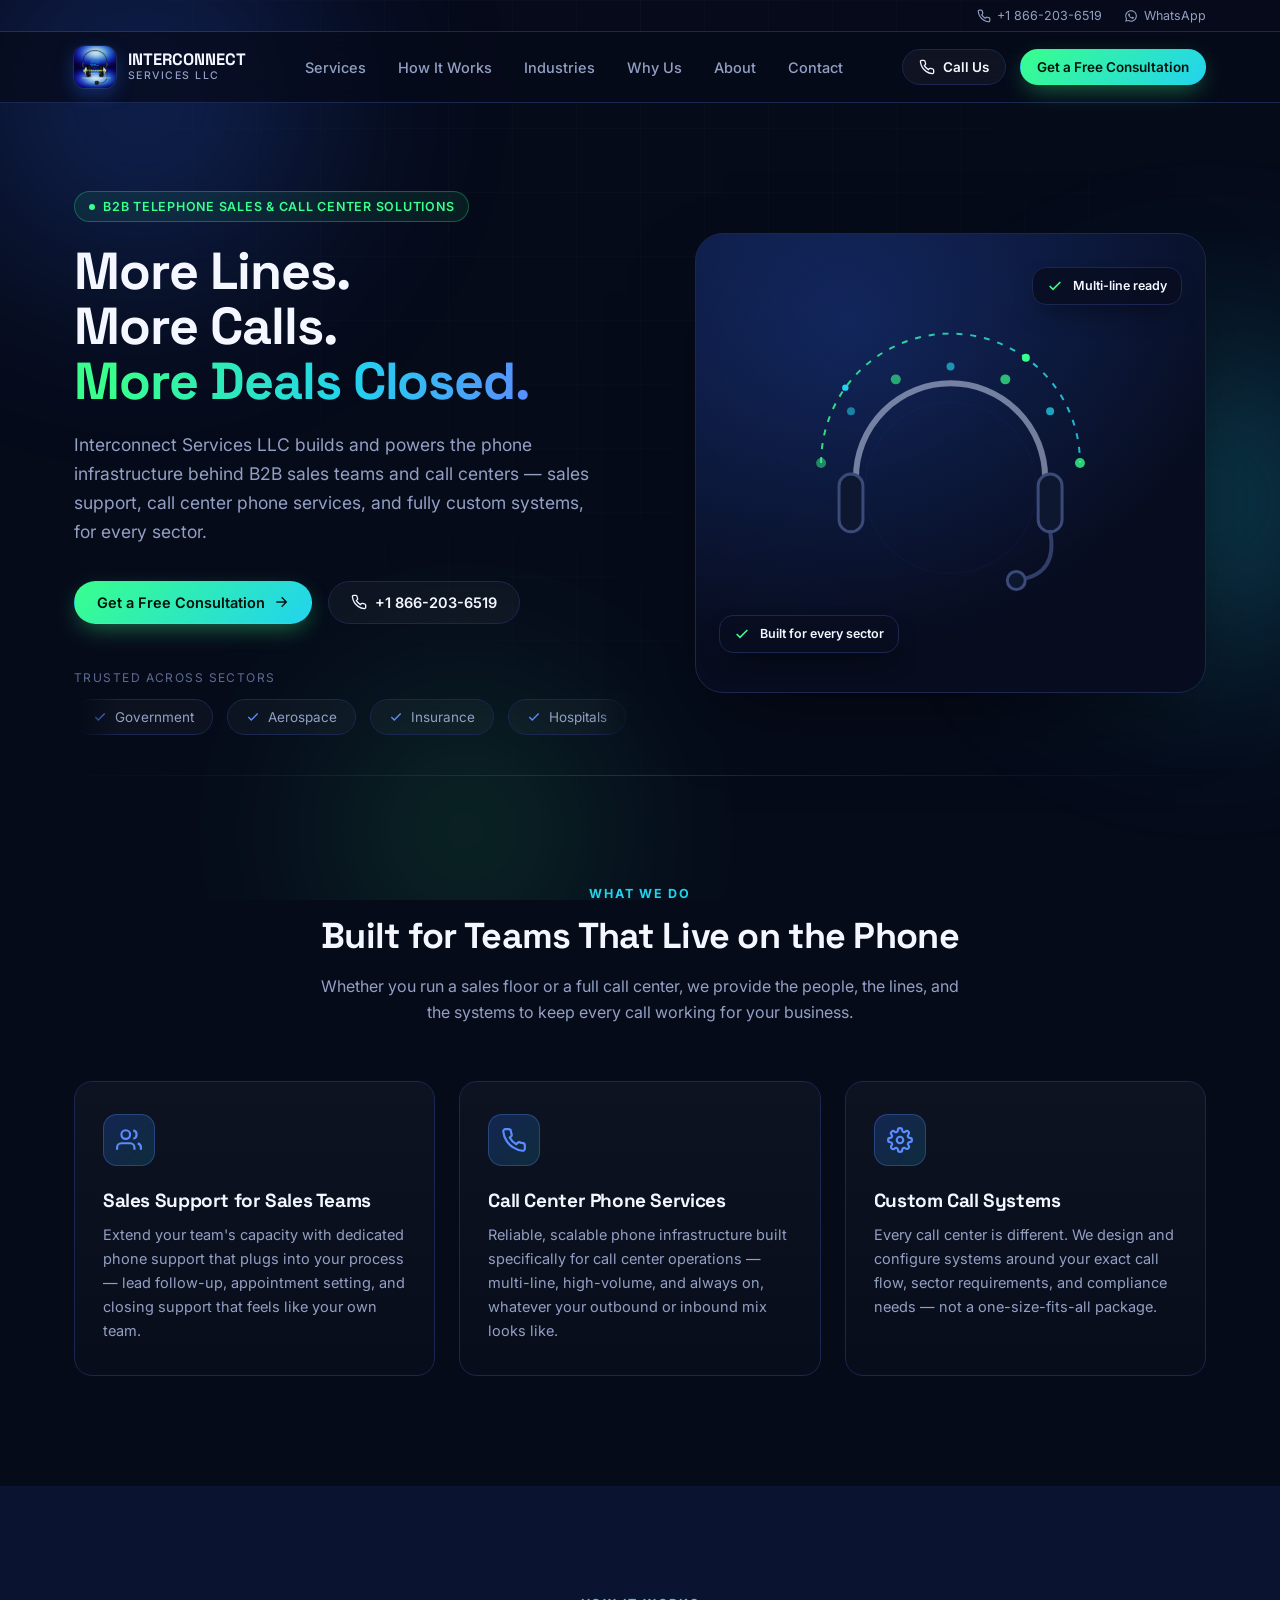
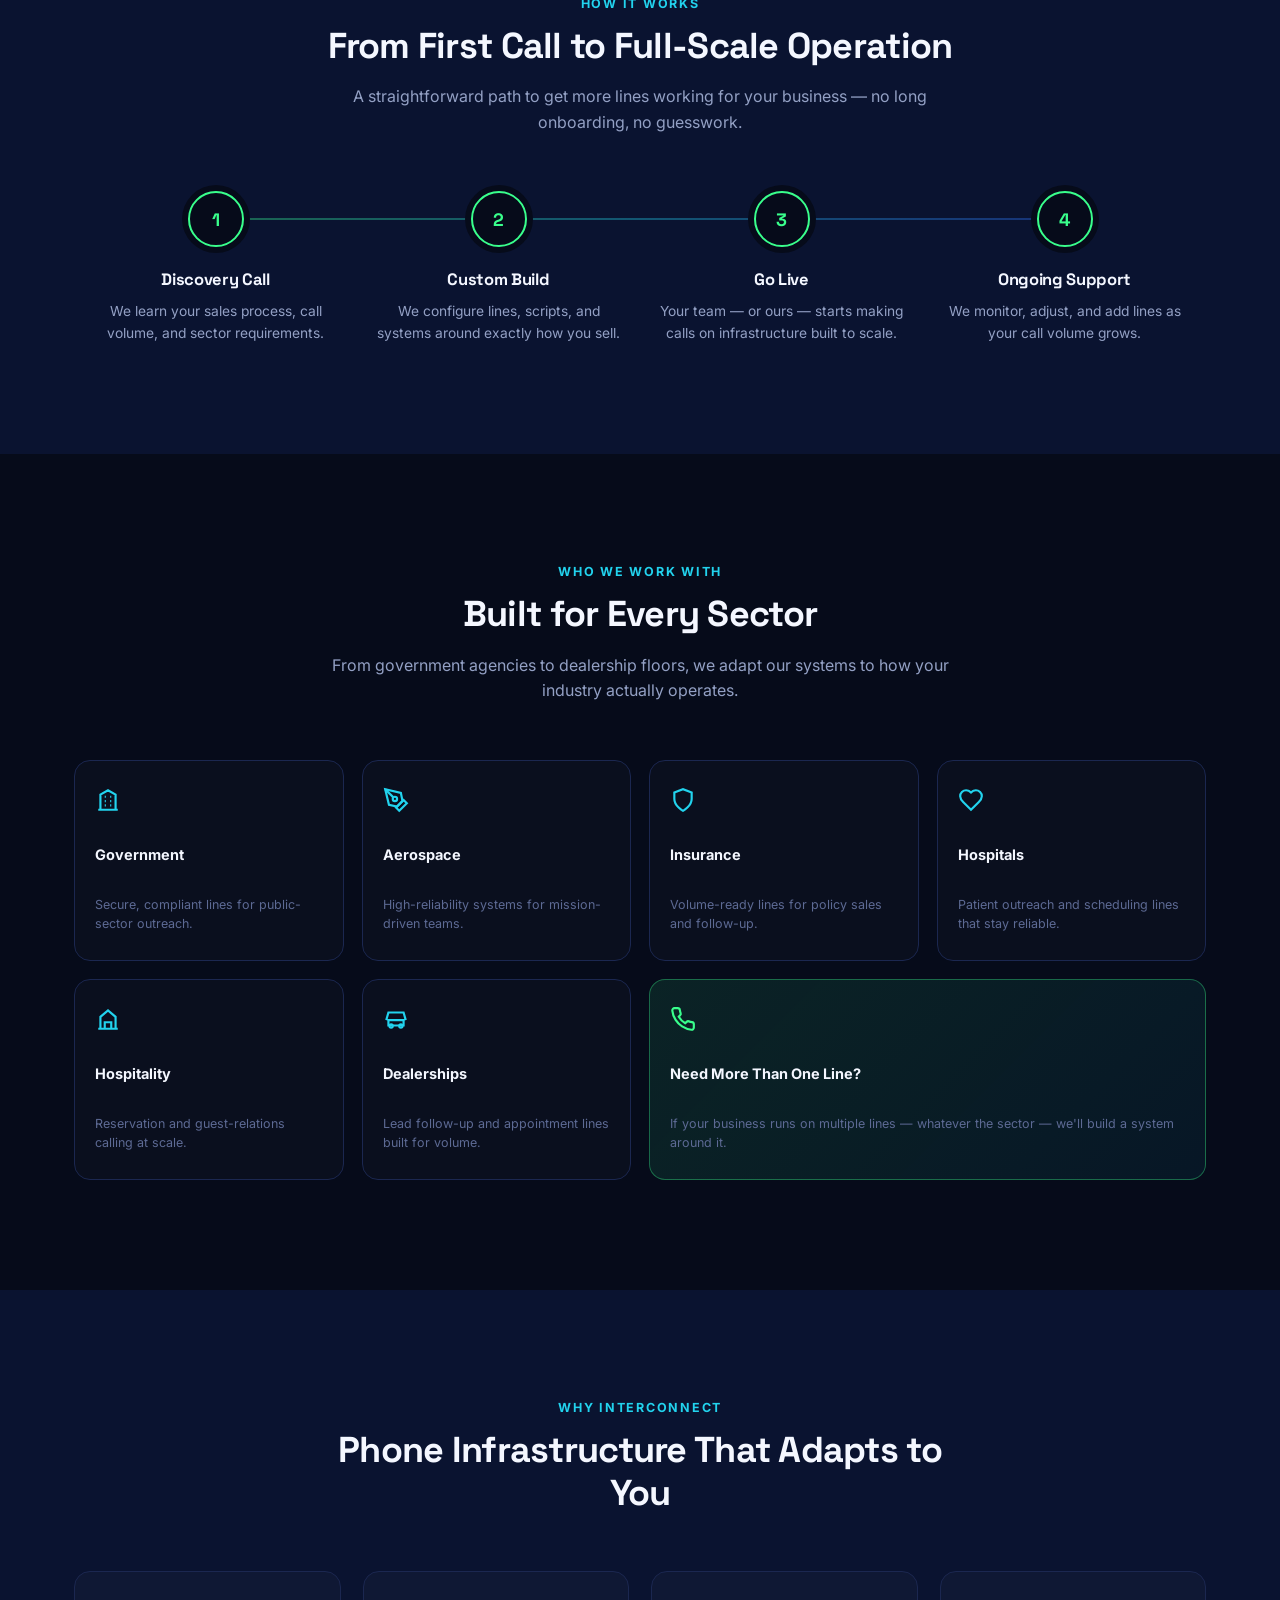
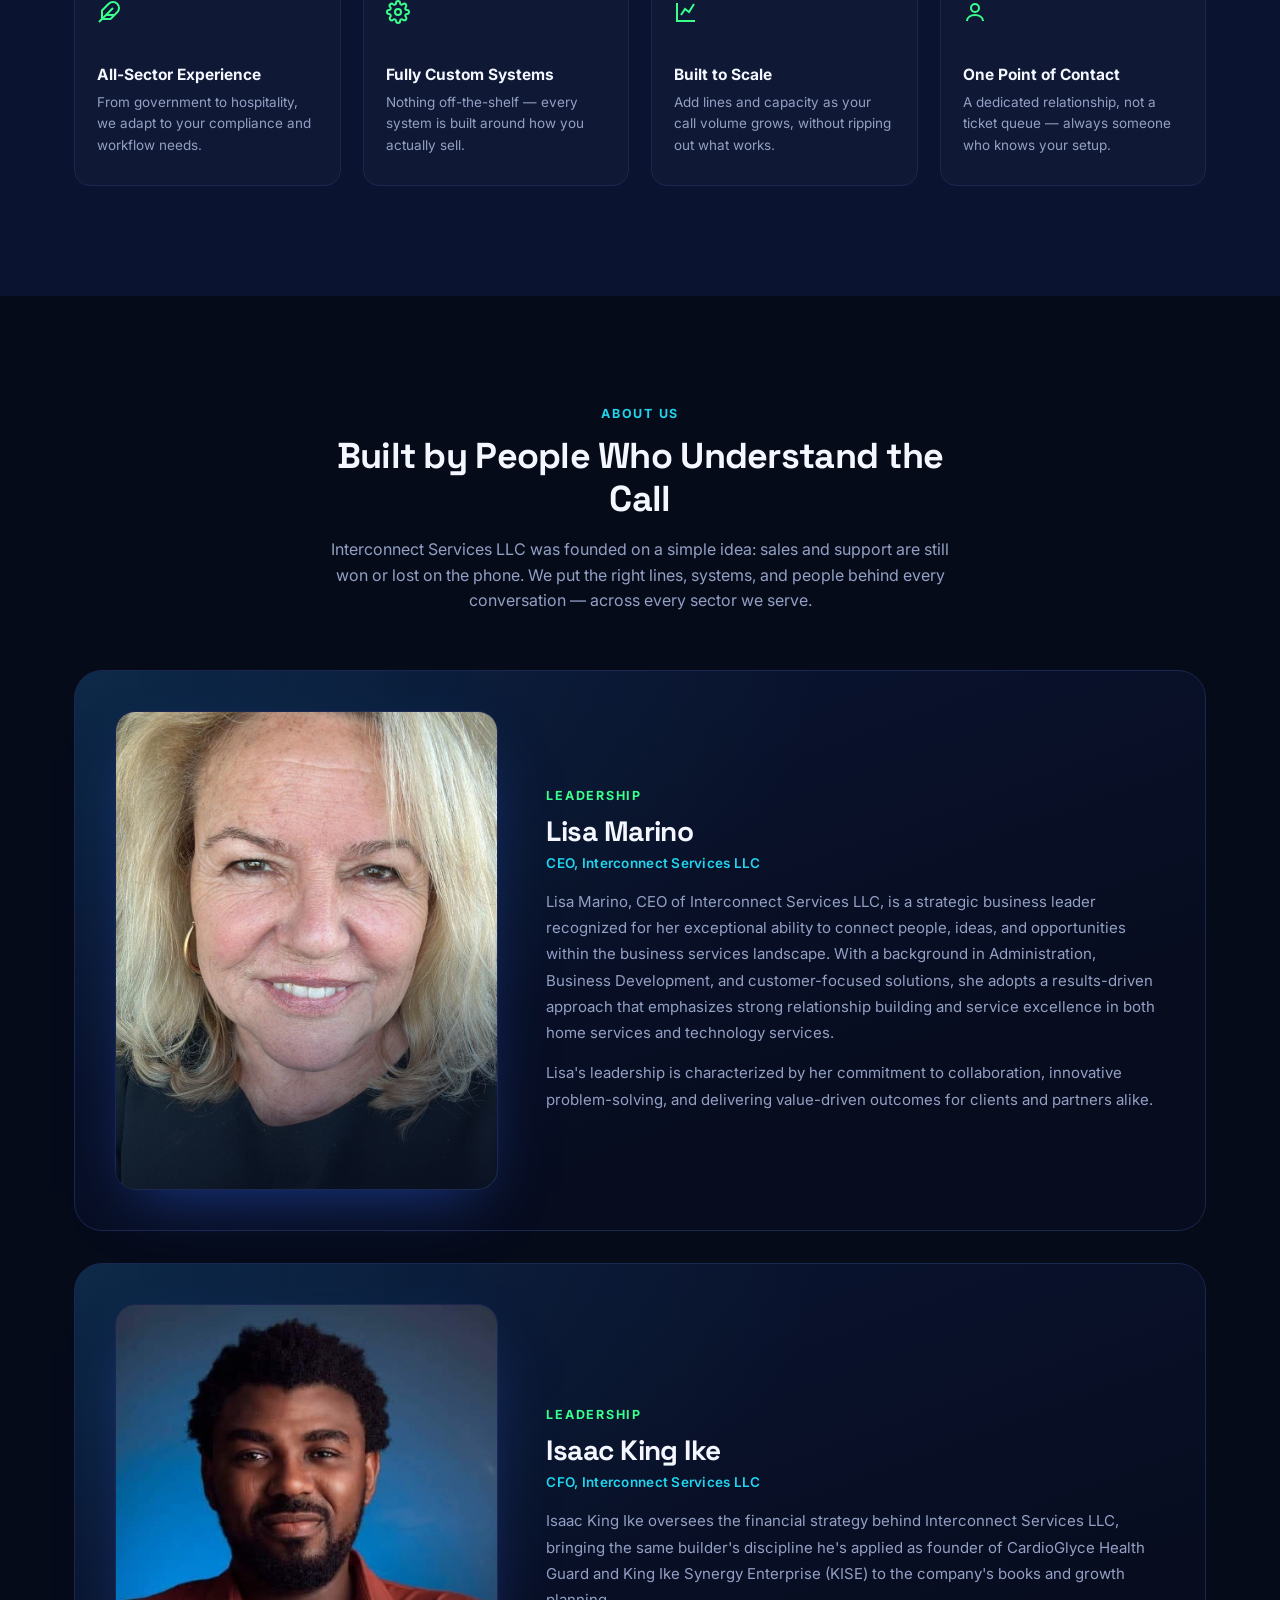
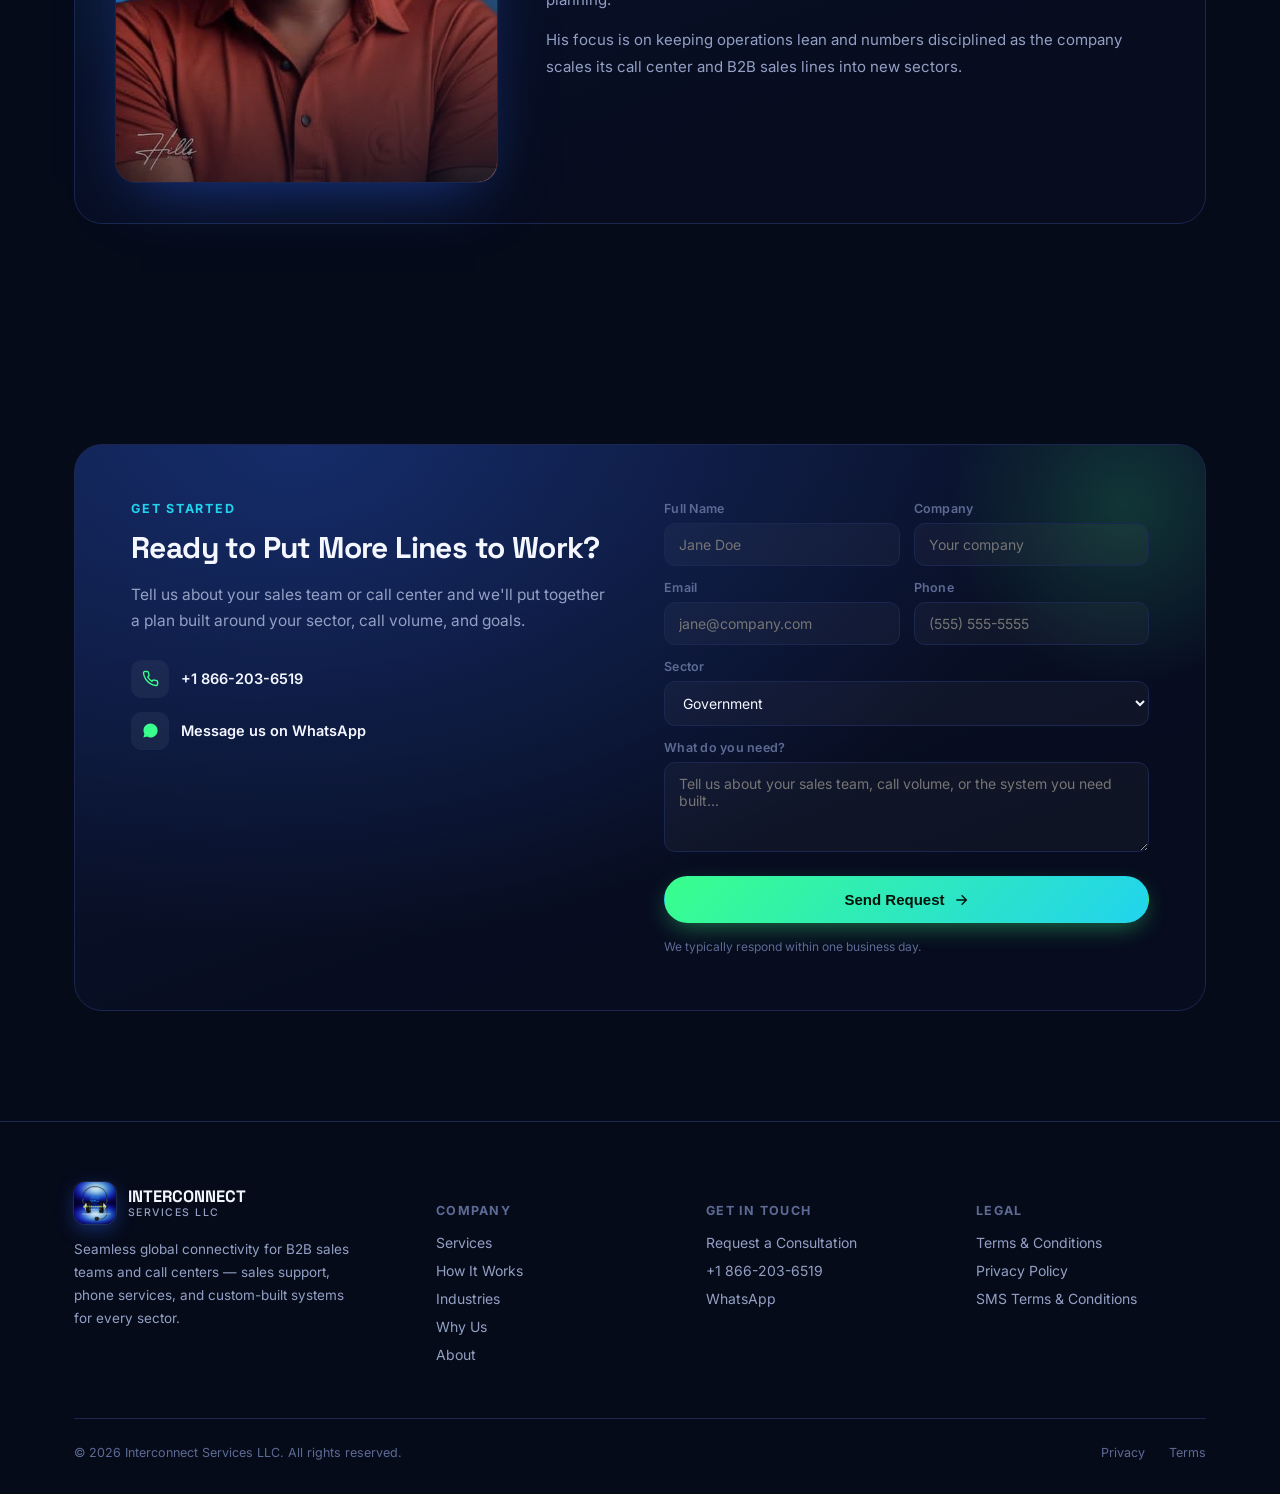
==== commit be0e76d3: "Add files via upload" ====
--- a/index.html
+++ b/index.html
@@ -5,7 +5,7 @@
 <meta name="viewport" content="width=device-width, initial-scale=1.0" />
 <title>Interconnect Services LLC | B2B Telephone Sales &amp; Call Center Solutions</title>
 <meta name="description" content="Interconnect Services LLC powers B2B direct marketing by telephone — sales support for sales teams, call center phone services, and custom-built call systems for any sector." />
-<link rel="icon" href="assets/logo.png" />
+<link rel="icon" href="assets/logo_2.png" />
 <link rel="preconnect" href="https://fonts.googleapis.com">
 <link rel="preconnect" href="https://fonts.gstatic.com" crossorigin>
 <link href="https://fonts.googleapis.com/css2?family=Inter:wght@400;500;600;700;800;900&family=Space+Grotesk:wght@500;600;700&display=swap" rel="stylesheet">
@@ -292,9 +292,9 @@
 
 <div class="topbar">
   <div class="wrap">
-    <a href="tel:+17143005307">
+    <a href="tel:+18662036519">
       <svg viewBox="0 0 24 24" fill="none" stroke="currentColor" stroke-width="2"><path d="M22 16.92v3a2 2 0 0 1-2.18 2 19.79 19.79 0 0 1-8.63-3.07 19.5 19.5 0 0 1-6-6 19.79 19.79 0 0 1-3.07-8.67A2 2 0 0 1 4.11 2h3a2 2 0 0 1 2 1.72c.127.96.362 1.903.7 2.81a2 2 0 0 1-.45 2.11L8.09 9.91a16 16 0 0 0 6 6l1.27-1.27a2 2 0 0 1 2.11-.45c.907.338 1.85.573 2.81.7A2 2 0 0 1 22 16.92z"/></svg>
-      +1 714-300-5307
+      +1 866-203-6519
     </a>
     <a href="https://wa.me/17143005307" target="_blank" rel="noopener">
       <svg viewBox="0 0 24 24" fill="currentColor"><path d="M12.04 2c-5.5 0-9.96 4.46-9.96 9.96 0 1.76.46 3.44 1.34 4.93L2 22l5.24-1.37a9.9 9.9 0 0 0 4.8 1.22h.01c5.5 0 9.96-4.46 9.96-9.96S17.54 2 12.04 2zm0 18.1a8.1 8.1 0 0 1-4.14-1.13l-.3-.18-3.1.81.83-3.02-.2-.31a8.14 8.14 0 1 1 6.91 3.83zm4.47-6.1c-.24-.12-1.44-.71-1.67-.79-.22-.08-.38-.12-.55.12-.16.24-.63.79-.77.95-.14.16-.28.18-.52.06-.24-.12-1.01-.37-1.92-1.18-.71-.63-1.19-1.42-1.33-1.66-.14-.24-.02-.37.1-.49.11-.11.24-.28.36-.42.12-.14.16-.24.24-.4.08-.16.04-.3-.02-.42-.06-.12-.55-1.32-.75-1.81-.2-.48-.4-.41-.55-.42-.14 0-.3-.01-.46-.01-.16 0-.42.06-.64.3-.22.24-.85.83-.85 2.02 0 1.19.87 2.34.99 2.5.12.16 1.71 2.61 4.14 3.66.58.25 1.03.4 1.38.51.58.18 1.11.16 1.53.1.47-.07 1.44-.59 1.64-1.16.2-.57.2-1.06.14-1.16-.06-.1-.22-.16-.46-.28z"/></svg>
@@ -306,7 +306,7 @@
 <nav>
   <div class="wrap">
     <a href="#top" class="brand">
-      <img src="assets/logo.png" alt="Interconnect Services LLC logo" />
+      <img src="assets/logo_2.png" alt="Interconnect Services LLC logo" />
       <div class="name">INTERCONNECT<br><span>Services LLC</span></div>
     </a>
     <div class="nav-links">
@@ -318,7 +318,7 @@
       <a href="#contact">Contact</a>
     </div>
     <div class="nav-cta">
-      <a href="tel:+17143005307" class="btn btn-ghost btn-sm">
+      <a href="tel:+18662036519" class="btn btn-ghost btn-sm">
         <svg viewBox="0 0 24 24" fill="none" stroke="currentColor" stroke-width="2"><path d="M22 16.92v3a2 2 0 0 1-2.18 2 19.79 19.79 0 0 1-8.63-3.07 19.5 19.5 0 0 1-6-6 19.79 19.79 0 0 1-3.07-8.67A2 2 0 0 1 4.11 2h3a2 2 0 0 1 2 1.72c.127.96.362 1.903.7 2.81a2 2 0 0 1-.45 2.11L8.09 9.91a16 16 0 0 0 6 6l1.27-1.27a2 2 0 0 1 2.11-.45c.907.338 1.85.573 2.81.7A2 2 0 0 1 22 16.92z"/></svg>
         Call Us
       </a>
@@ -353,9 +353,9 @@
           Get a Free Consultation
           <svg viewBox="0 0 24 24" fill="none" stroke="currentColor" stroke-width="2"><path d="M5 12h14M13 5l7 7-7 7"/></svg>
         </a>
-        <a href="tel:+17143005307" class="btn btn-ghost">
+        <a href="tel:+18662036519" class="btn btn-ghost">
           <svg viewBox="0 0 24 24" fill="none" stroke="currentColor" stroke-width="2"><path d="M22 16.92v3a2 2 0 0 1-2.18 2 19.79 19.79 0 0 1-8.63-3.07 19.5 19.5 0 0 1-6-6 19.79 19.79 0 0 1-3.07-8.67A2 2 0 0 1 4.11 2h3a2 2 0 0 1 2 1.72c.127.96.362 1.903.7 2.81a2 2 0 0 1-.45 2.11L8.09 9.91a16 16 0 0 0 6 6l1.27-1.27a2 2 0 0 1 2.11-.45c.907.338 1.85.573 2.81.7A2 2 0 0 1 22 16.92z"/></svg>
-          +1 714-300-5307
+          +1 866-203-6519
         </a>
       </div>
       <div class="trust">
@@ -584,7 +584,7 @@
 
     <div class="about-panel reveal">
       <div class="about-photo">
-        <img src="assets/ceo.jpg" alt="Lisa Marino, CEO of Interconnect Services LLC" />
+        <img src="assets/ceo_2.jpg" alt="Lisa Marino, CEO of Interconnect Services LLC" />
       </div>
       <div class="about-copy">
         <div class="eyebrow" style="color:var(--green);">Leadership</div>
@@ -594,6 +594,19 @@
         <p>Lisa's leadership is characterized by her commitment to collaboration, innovative problem-solving, and delivering value-driven outcomes for clients and partners alike.</p>
       </div>
     </div>
+
+    <div class="about-panel reveal" style="margin-top:32px;">
+      <div class="about-photo">
+        <img src="assets/cfo.jpg" alt="Isaac King Ike, CFO of Interconnect Services LLC" />
+      </div>
+      <div class="about-copy">
+        <div class="eyebrow" style="color:var(--green);">Leadership</div>
+        <h3>Isaac King Ike</h3>
+        <div class="role">CFO, Interconnect Services LLC</div>
+        <p>Isaac King Ike oversees the financial strategy behind Interconnect Services LLC, bringing the same builder's discipline he's applied as founder of CardioGlyce Health Guard and King Ike Synergy Enterprise (KISE) to the company's books and growth planning.</p>
+        <p>His focus is on keeping operations lean and numbers disciplined as the company scales its call center and B2B sales lines into new sectors.</p>
+      </div>
+    </div>
   </div>
 </section>
 
@@ -606,9 +619,9 @@
         <h2 style="margin-top:14px;">Ready to Put More Lines to Work?</h2>
         <p class="lead">Tell us about your sales team or call center and we'll put together a plan built around your sector, call volume, and goals.</p>
         <div class="contact-list">
-          <a href="tel:+17143005307">
+          <a href="tel:+18662036519">
             <span class="ic"><svg viewBox="0 0 24 24" fill="none" stroke="currentColor" stroke-width="2"><path d="M22 16.92v3a2 2 0 0 1-2.18 2 19.79 19.79 0 0 1-8.63-3.07 19.5 19.5 0 0 1-6-6 19.79 19.79 0 0 1-3.07-8.67A2 2 0 0 1 4.11 2h3a2 2 0 0 1 2 1.72c.127.96.362 1.903.7 2.81a2 2 0 0 1-.45 2.11L8.09 9.91a16 16 0 0 0 6 6l1.27-1.27a2 2 0 0 1 2.11-.45c.907.338 1.85.573 2.81.7A2 2 0 0 1 22 16.92z"/></svg></span>
-            +1 714-300-5307
+            +1 866-203-6519
           </a>
           <a href="https://wa.me/17143005307" target="_blank" rel="noopener">
             <span class="ic"><svg viewBox="0 0 24 24" fill="currentColor"><path d="M12.04 2c-5.5 0-9.96 4.46-9.96 9.96 0 1.76.46 3.44 1.34 4.93L2 22l5.24-1.37a9.9 9.9 0 0 0 4.8 1.22h.01c5.5 0 9.96-4.46 9.96-9.96S17.54 2 12.04 2z"/></svg></span>
@@ -670,7 +683,7 @@
     <div class="foot-top">
       <div class="foot-brand">
         <a href="#top" class="brand">
-          <img src="assets/logo.png" alt="Interconnect Services LLC logo" />
+          <img src="assets/logo_2.png" alt="Interconnect Services LLC logo" />
           <div class="name">INTERCONNECT<br><span>Services LLC</span></div>
         </a>
         <p>Seamless global connectivity for B2B sales teams and call centers — sales support, phone services, and custom-built systems for every sector.</p>
@@ -686,7 +699,7 @@
       <div class="foot-col">
         <h5>Get In Touch</h5>
         <a href="#contact">Request a Consultation</a>
-        <a href="tel:+17143005307">+1 714-300-5307</a>
+        <a href="tel:+18662036519">+1 866-203-6519</a>
         <a href="https://wa.me/17143005307" target="_blank" rel="noopener">WhatsApp</a>
       </div>
       <div class="foot-col">
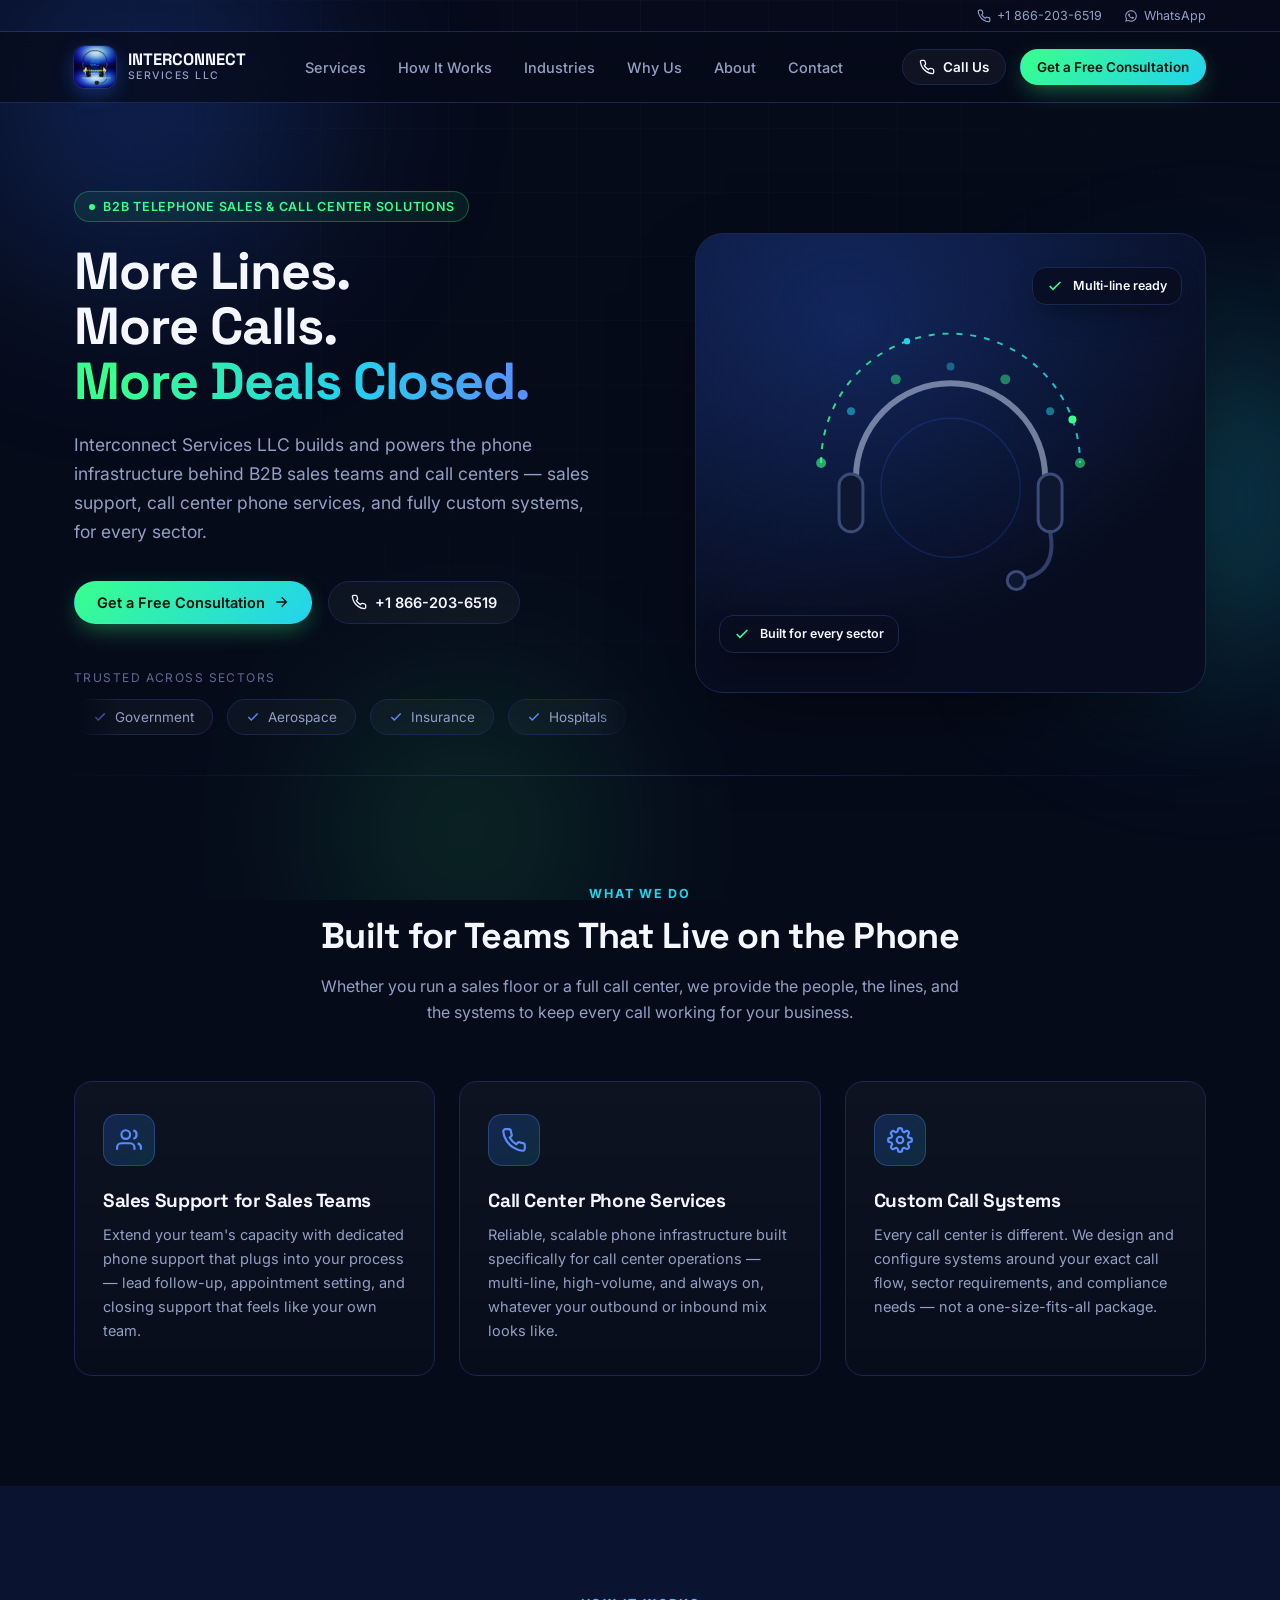
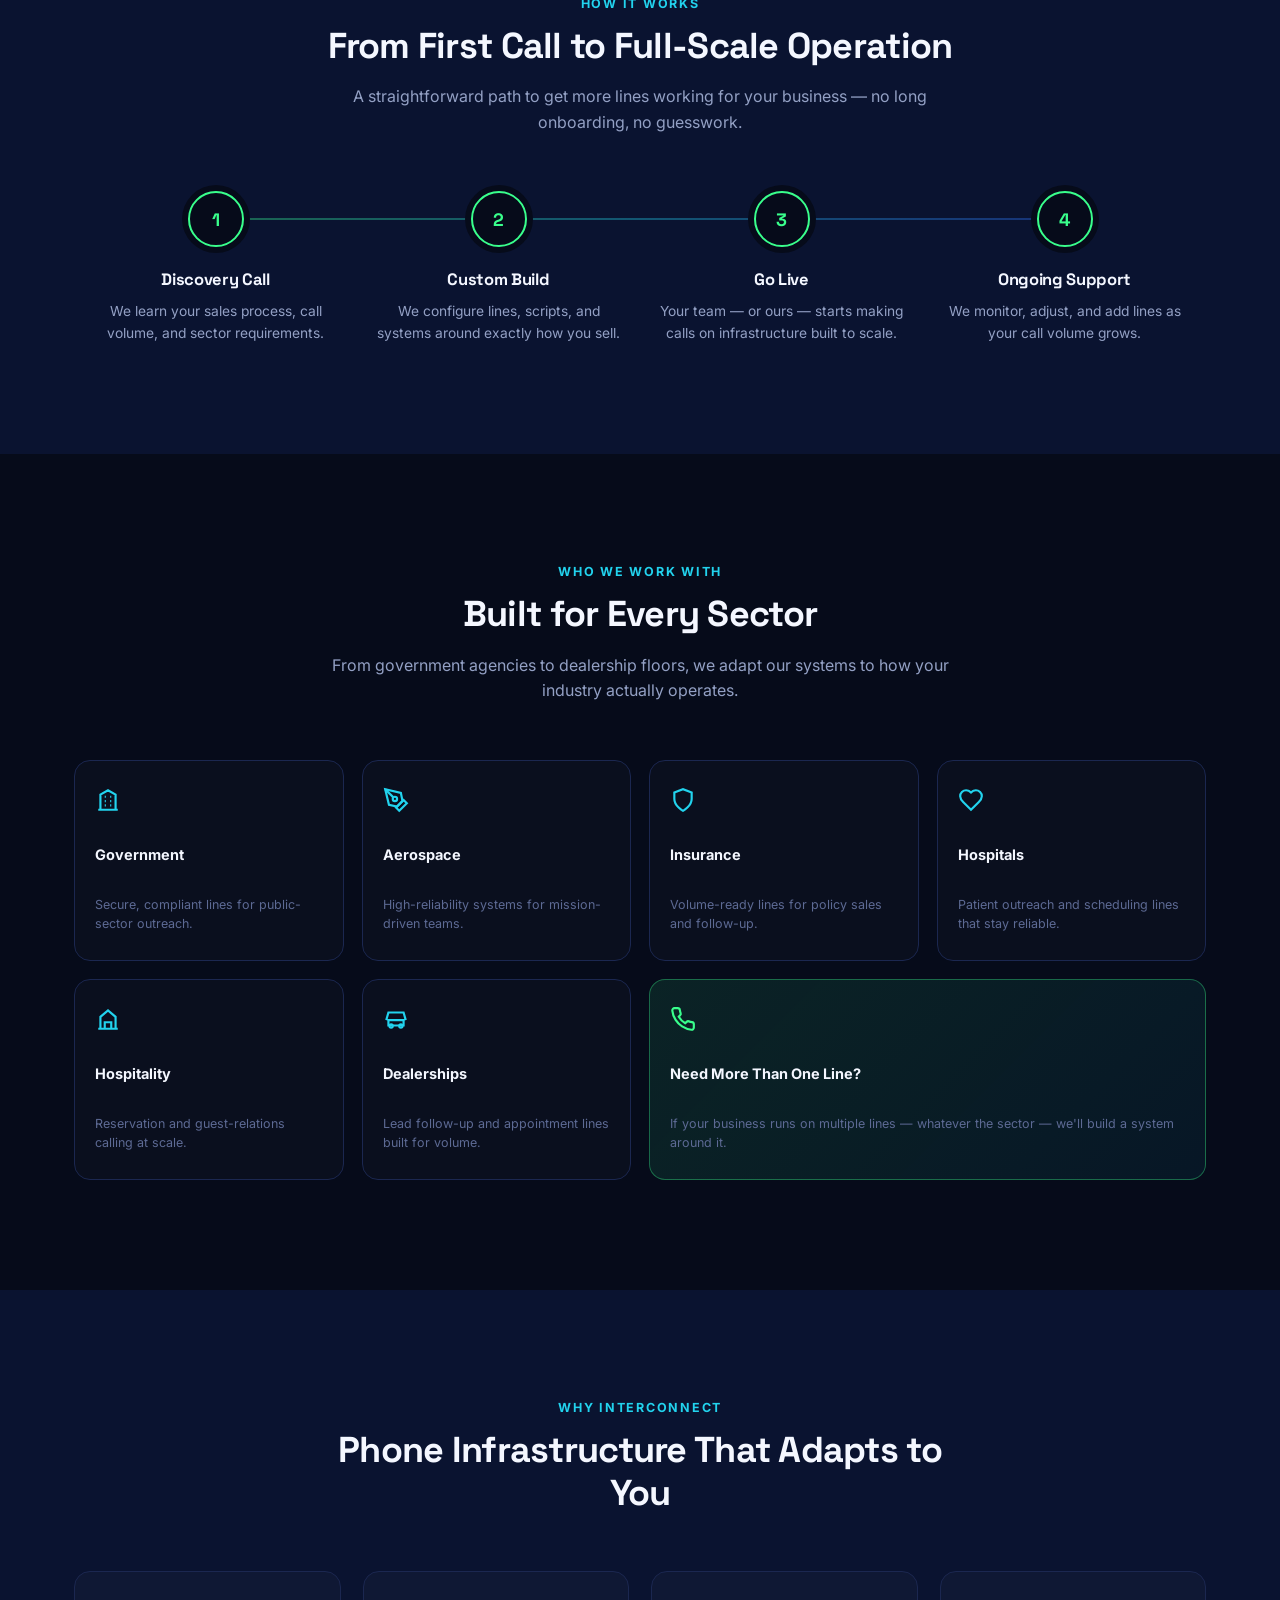
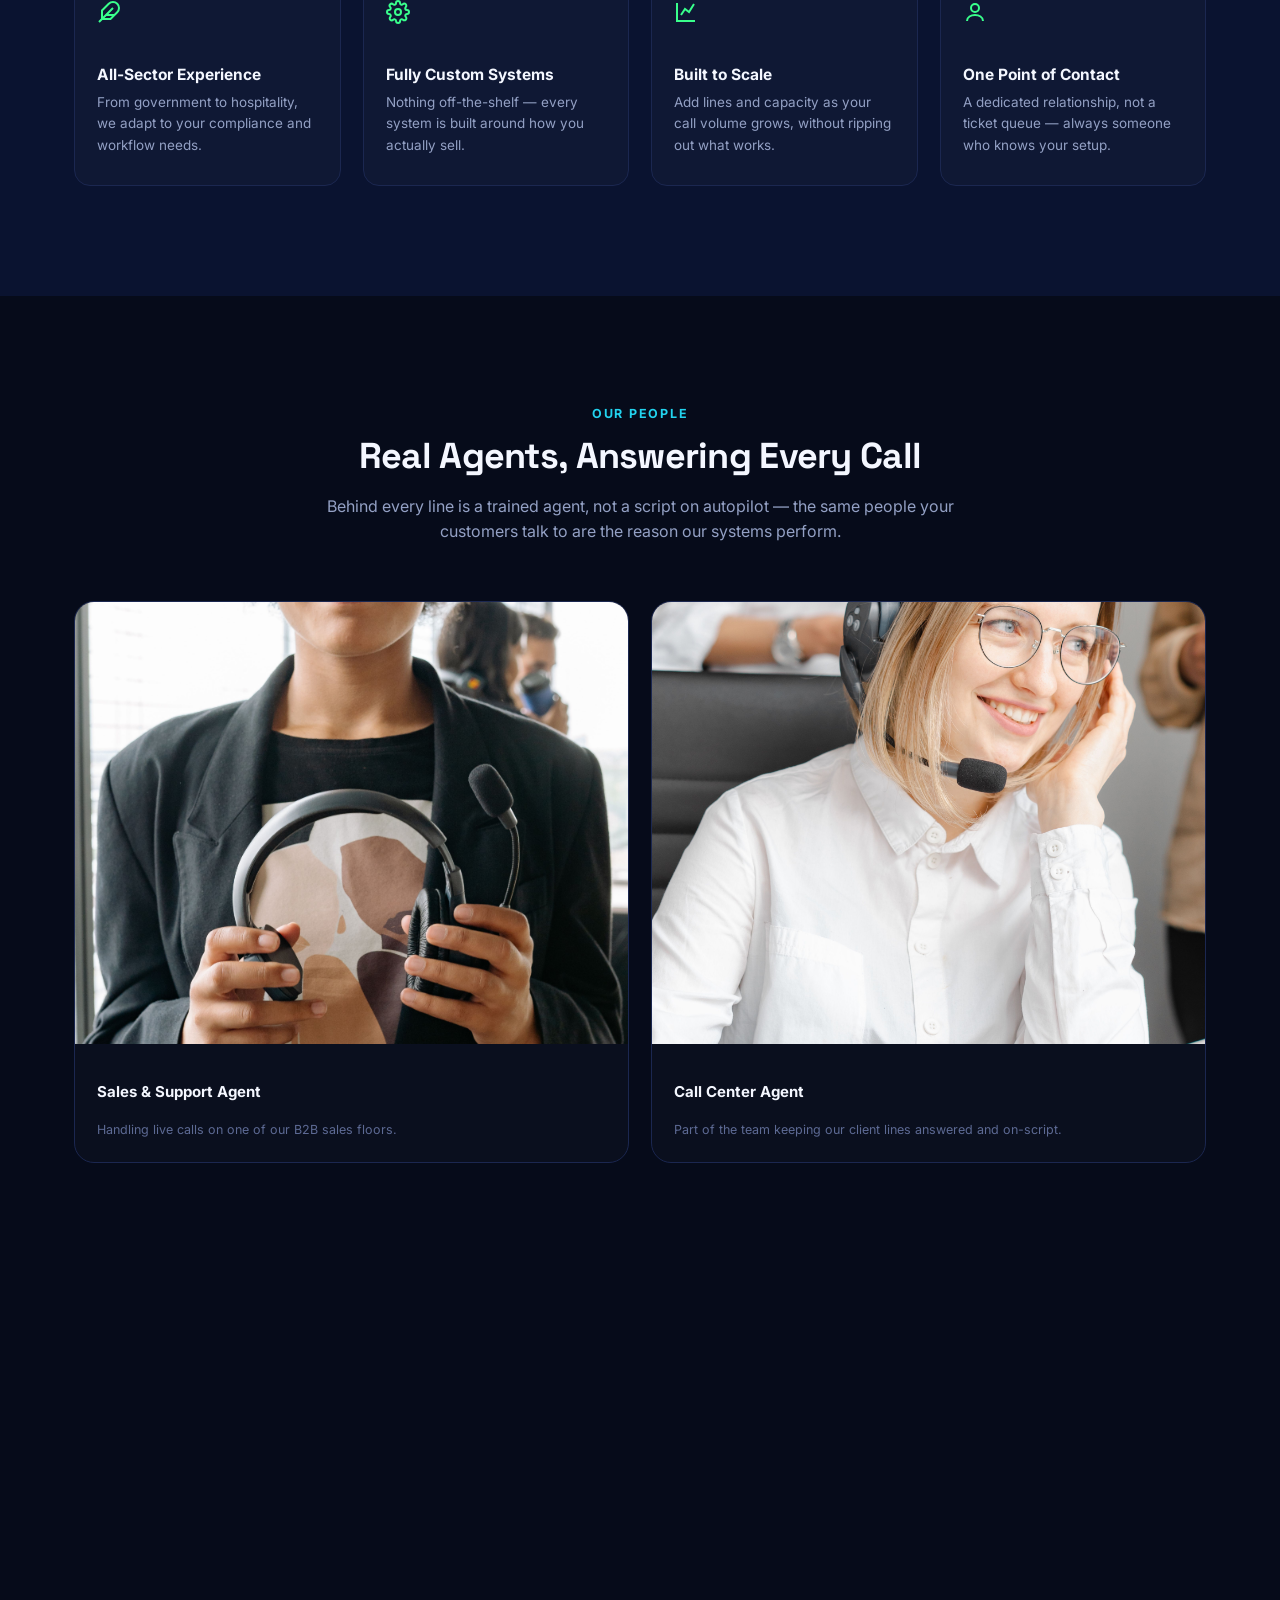
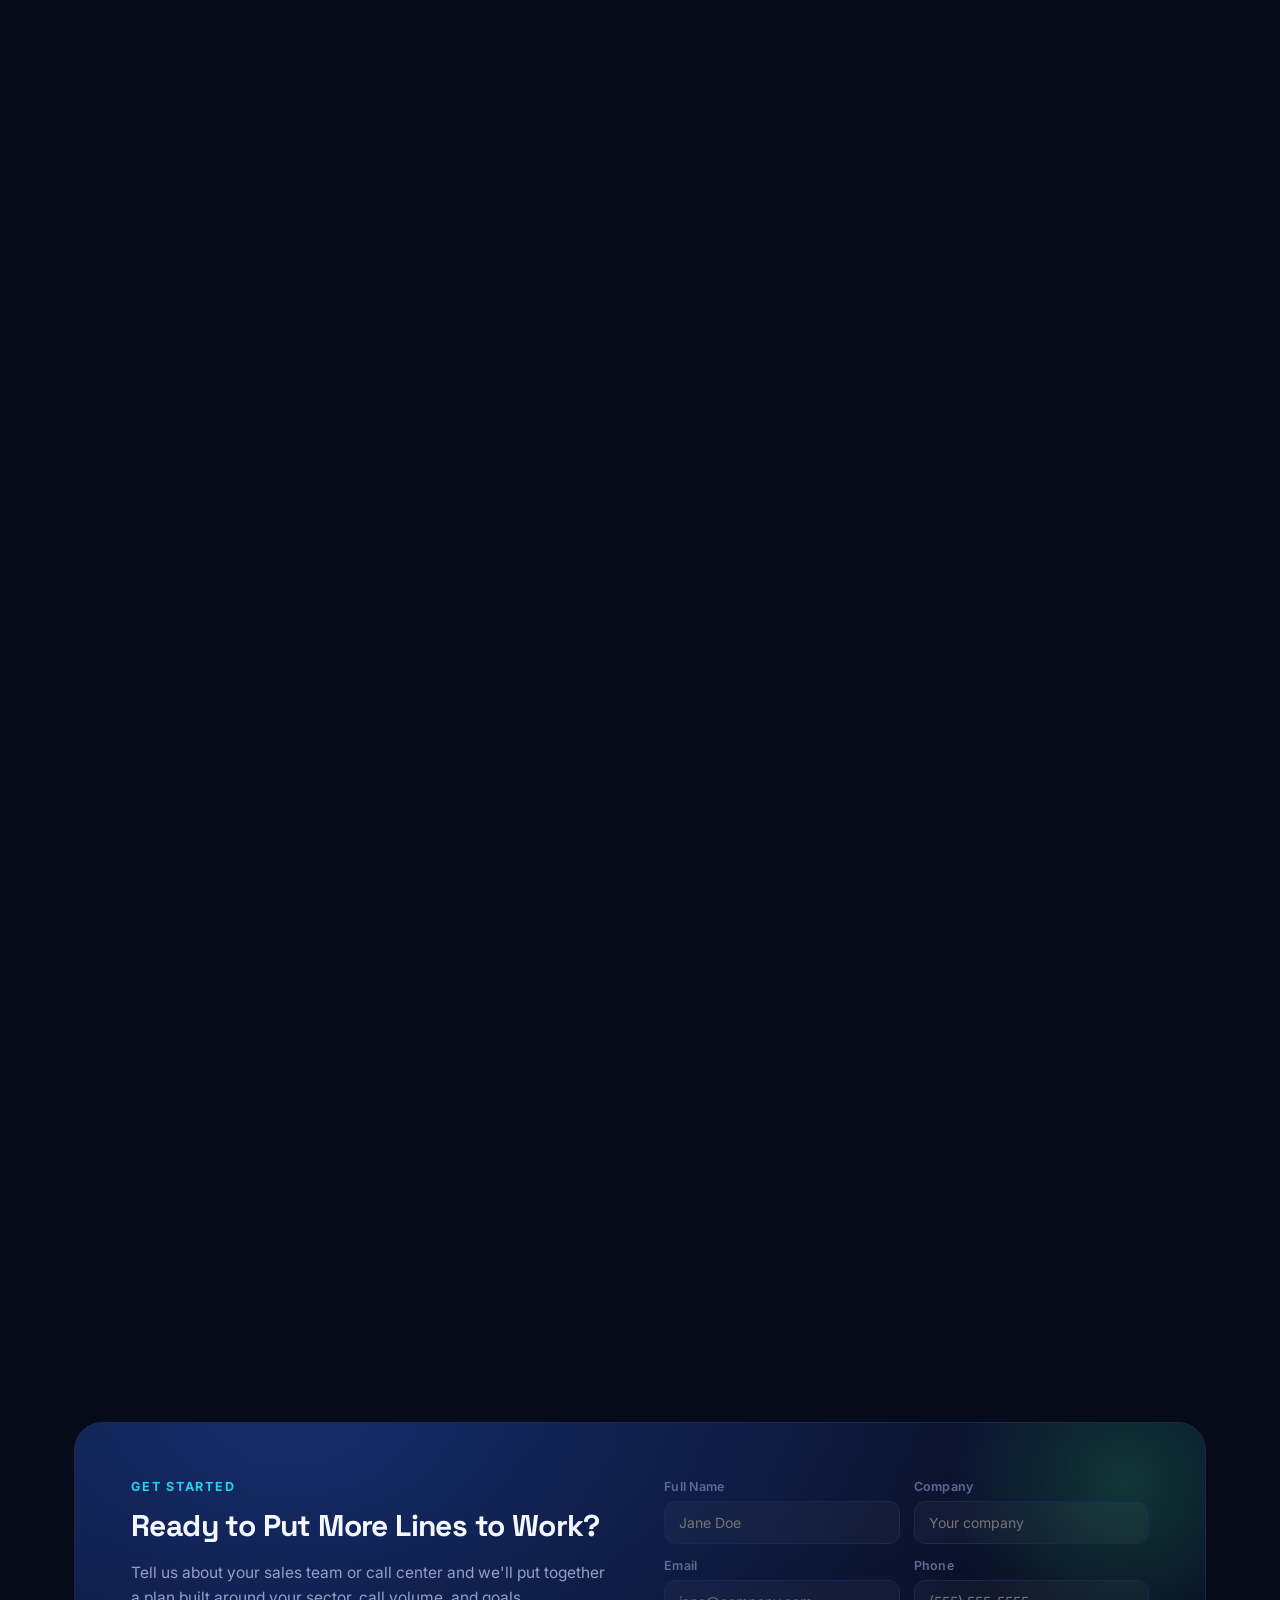
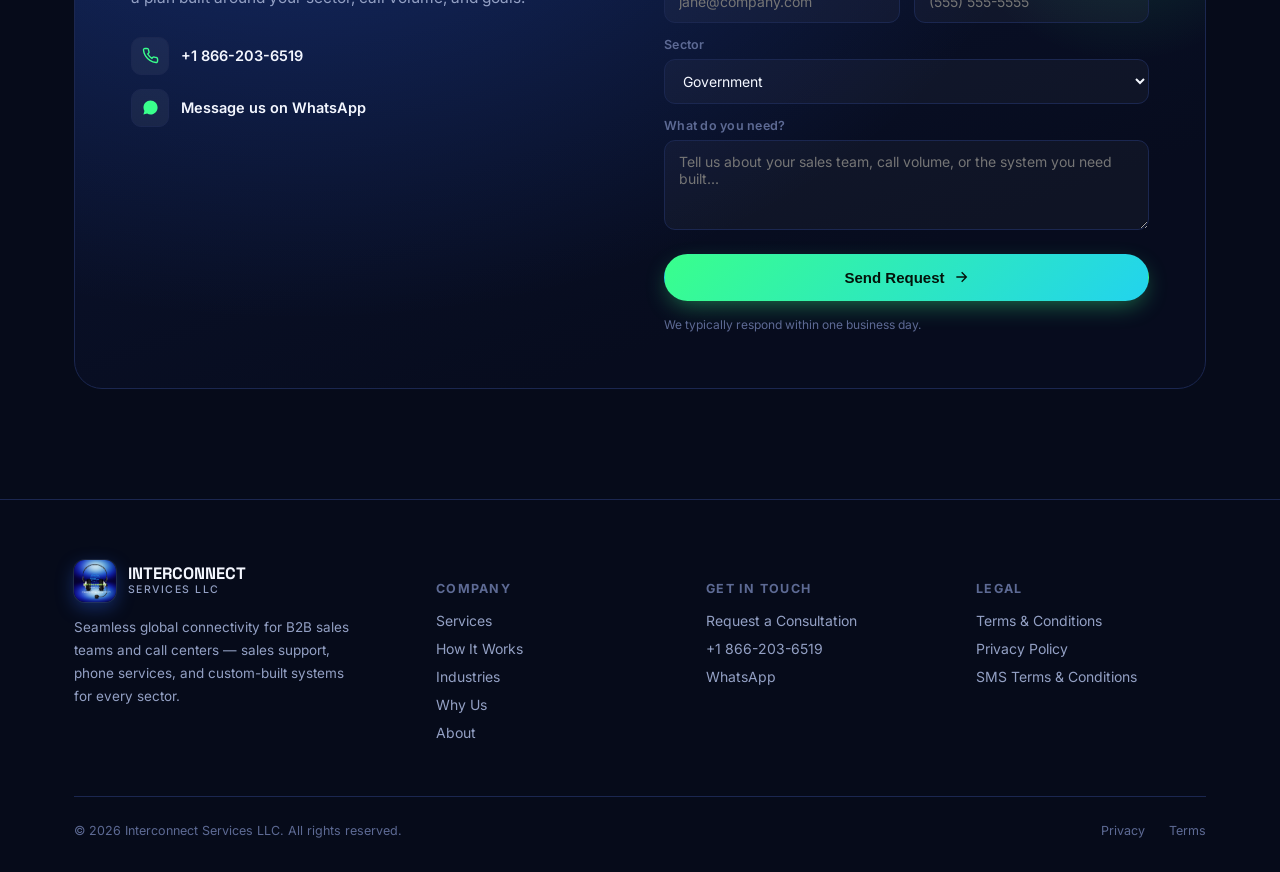
==== commit 461c5238: "Rename interconnect-index-v3-with-team.html to index.html" ====
--- a/index.html
+++ b/index.html
@@ -218,6 +218,16 @@
   .about-copy p{color:var(--muted);font-size:15px;line-height:1.75;margin-top:14px;}
   .about-copy p:first-of-type{margin-top:0;}
 
+  /* ---------- team / agents ---------- */
+  .team-grid{display:grid;grid-template-columns:repeat(2,1fr);gap:22px;}
+  .team-card{border-radius:20px;overflow:hidden;border:1px solid var(--panel-border);background:rgba(255,255,255,.02);transition:transform .25s ease,border-color .25s ease;}
+  .team-card:hover{transform:translateY(-4px);border-color:rgba(34,211,238,.35);}
+  .team-card .team-photo{aspect-ratio:5/4;overflow:hidden;}
+  .team-card .team-photo img{width:100%;height:100%;object-fit:cover;display:block;}
+  .team-card .team-cap{padding:18px 22px 22px;}
+  .team-card .team-cap h4{font-size:15px;font-weight:700;}
+  .team-card .team-cap p{font-size:12.5px;color:var(--muted-dim);line-height:1.5;margin-top:4px;}
+
   /* ---------- CTA / contact ---------- */
   .cta-panel{
     border-radius:28px;border:1px solid var(--panel-border);
@@ -261,7 +271,7 @@
     .hero .wrap{grid-template-columns:1fr;}
     .hero-visual{height:340px;order:-1;}
     .hero h1{font-size:38px;}
-    .cards3,.steps,.industries,.why-grid{grid-template-columns:repeat(2,1fr);}
+    .cards3,.steps,.industries,.why-grid,.team-grid{grid-template-columns:repeat(2,1fr);}
     .steps::before{display:none;}
     .cta-panel{grid-template-columns:1fr;padding:36px 24px;}
     .foot-top{grid-template-columns:1fr 1fr;}
@@ -270,7 +280,7 @@
     .about-panel{grid-template-columns:.8fr 1fr;padding:32px;gap:32px;}
   }
   @media (max-width:600px){
-    .cards3,.industries,.why-grid,.steps,.form-row,.foot-top{grid-template-columns:1fr;}
+    .cards3,.industries,.why-grid,.team-grid,.steps,.form-row,.foot-top{grid-template-columns:1fr;}
     .hero h1{font-size:31px;}
     section.pad{padding:72px 0;}
     .nav-cta .btn-ghost{display:none;}
@@ -568,6 +578,37 @@
         <svg viewBox="0 0 24 24" fill="none" stroke="currentColor" stroke-width="2"><circle cx="12" cy="8" r="4"/><path d="M4 21c0-4 4-6 8-6s8 2 8 6"/></svg>
         <h4>One Point of Contact</h4>
         <p>A dedicated relationship, not a ticket queue — always someone who knows your setup.</p>
+      </div>
+    </div>
+  </div>
+</section>
+
+<!-- TEAM / AGENTS -->
+<section class="pad" id="team">
+  <div class="wrap">
+    <div class="sec-head reveal">
+      <div class="eyebrow">Our People</div>
+      <h2>Real Agents, Answering Every Call</h2>
+      <p>Behind every line is a trained agent, not a script on autopilot — the same people your customers talk to are the reason our systems perform.</p>
+    </div>
+    <div class="team-grid">
+      <div class="team-card reveal">
+        <div class="team-photo">
+          <img src="assets/pexels-yankrukov-8866773.jpg" alt="Interconnect Services call center agent taking a call at her workstation" />
+        </div>
+        <div class="team-cap">
+          <h4>Sales & Support Agent</h4>
+          <p>Handling live calls on one of our B2B sales floors.</p>
+        </div>
+      </div>
+      <div class="team-card reveal" style="transition-delay:.08s;">
+        <div class="team-photo">
+          <img src="assets/pexels-mikhail-nilov-7682211.jpg" alt="Interconnect Services call center agent on a headset in the call center" />
+        </div>
+        <div class="team-cap">
+          <h4>Call Center Agent</h4>
+          <p>Part of the team keeping our client lines answered and on-script.</p>
+        </div>
       </div>
     </div>
   </div>
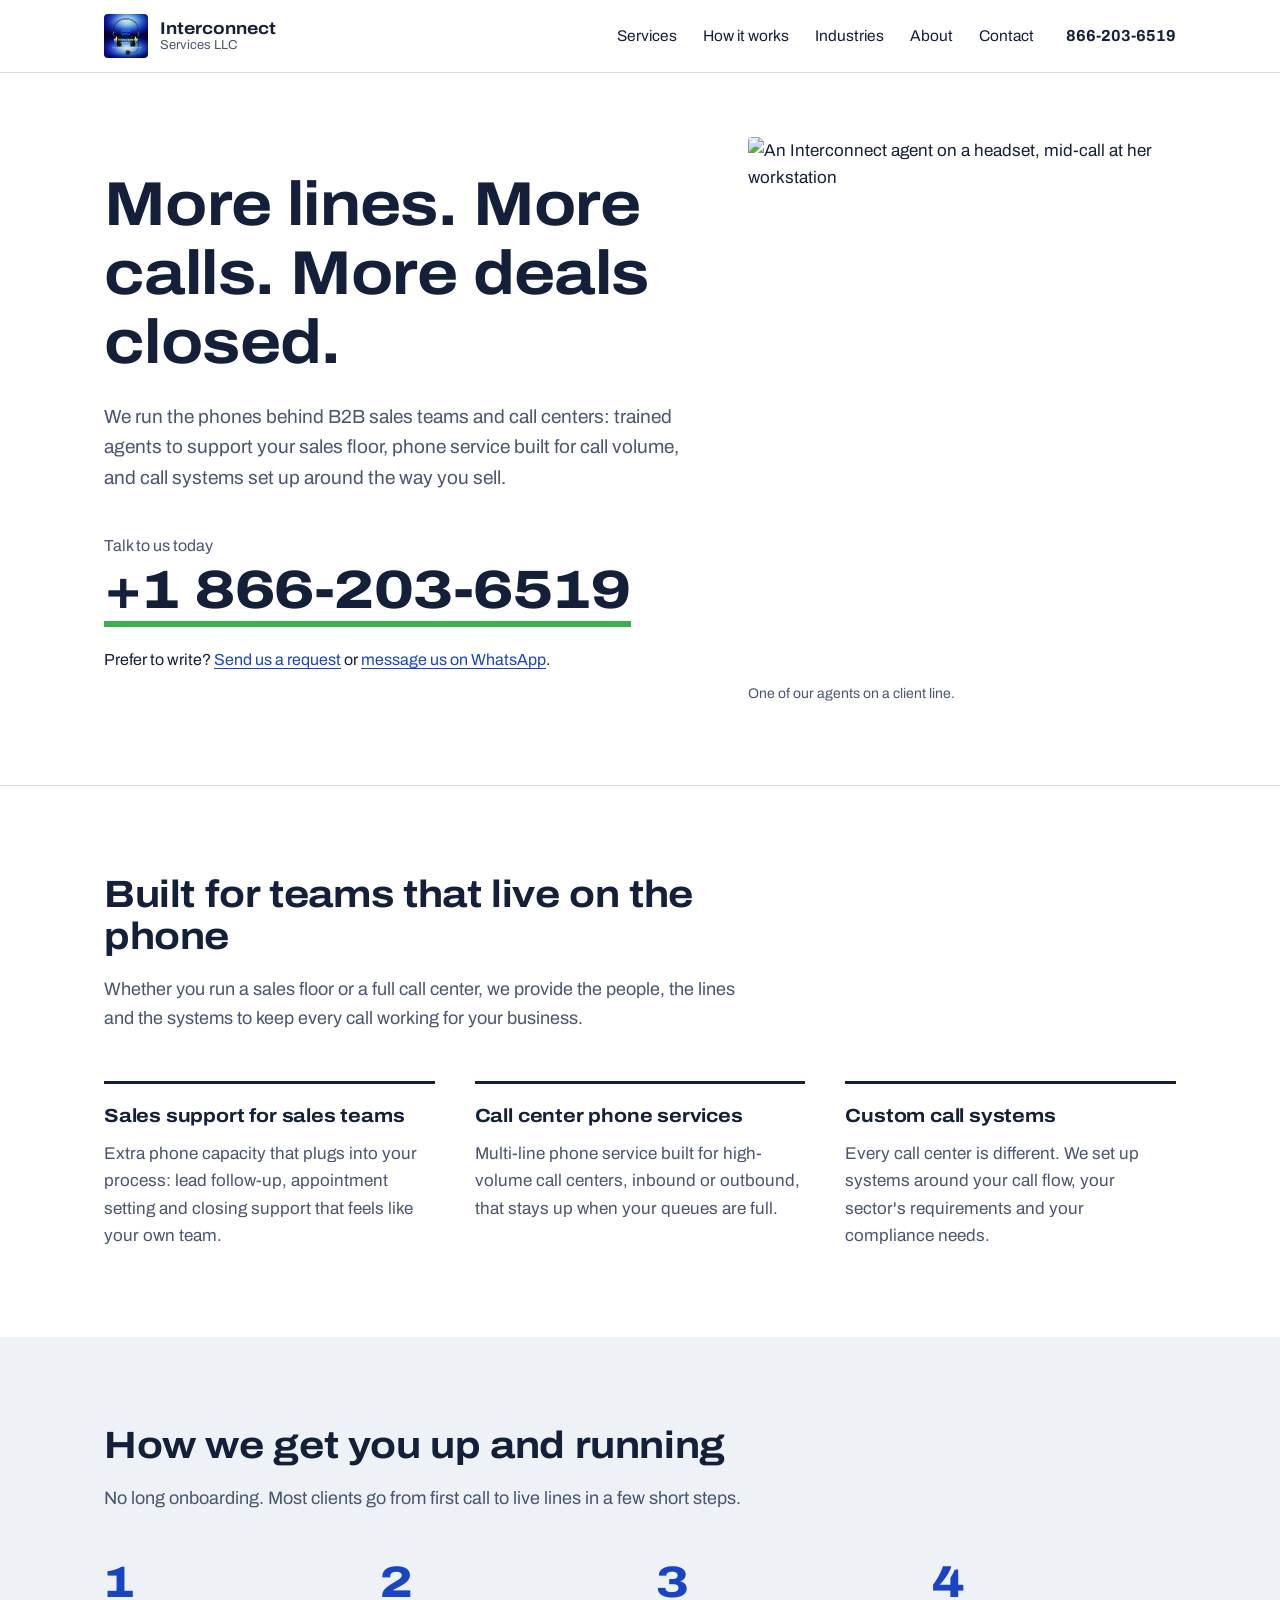
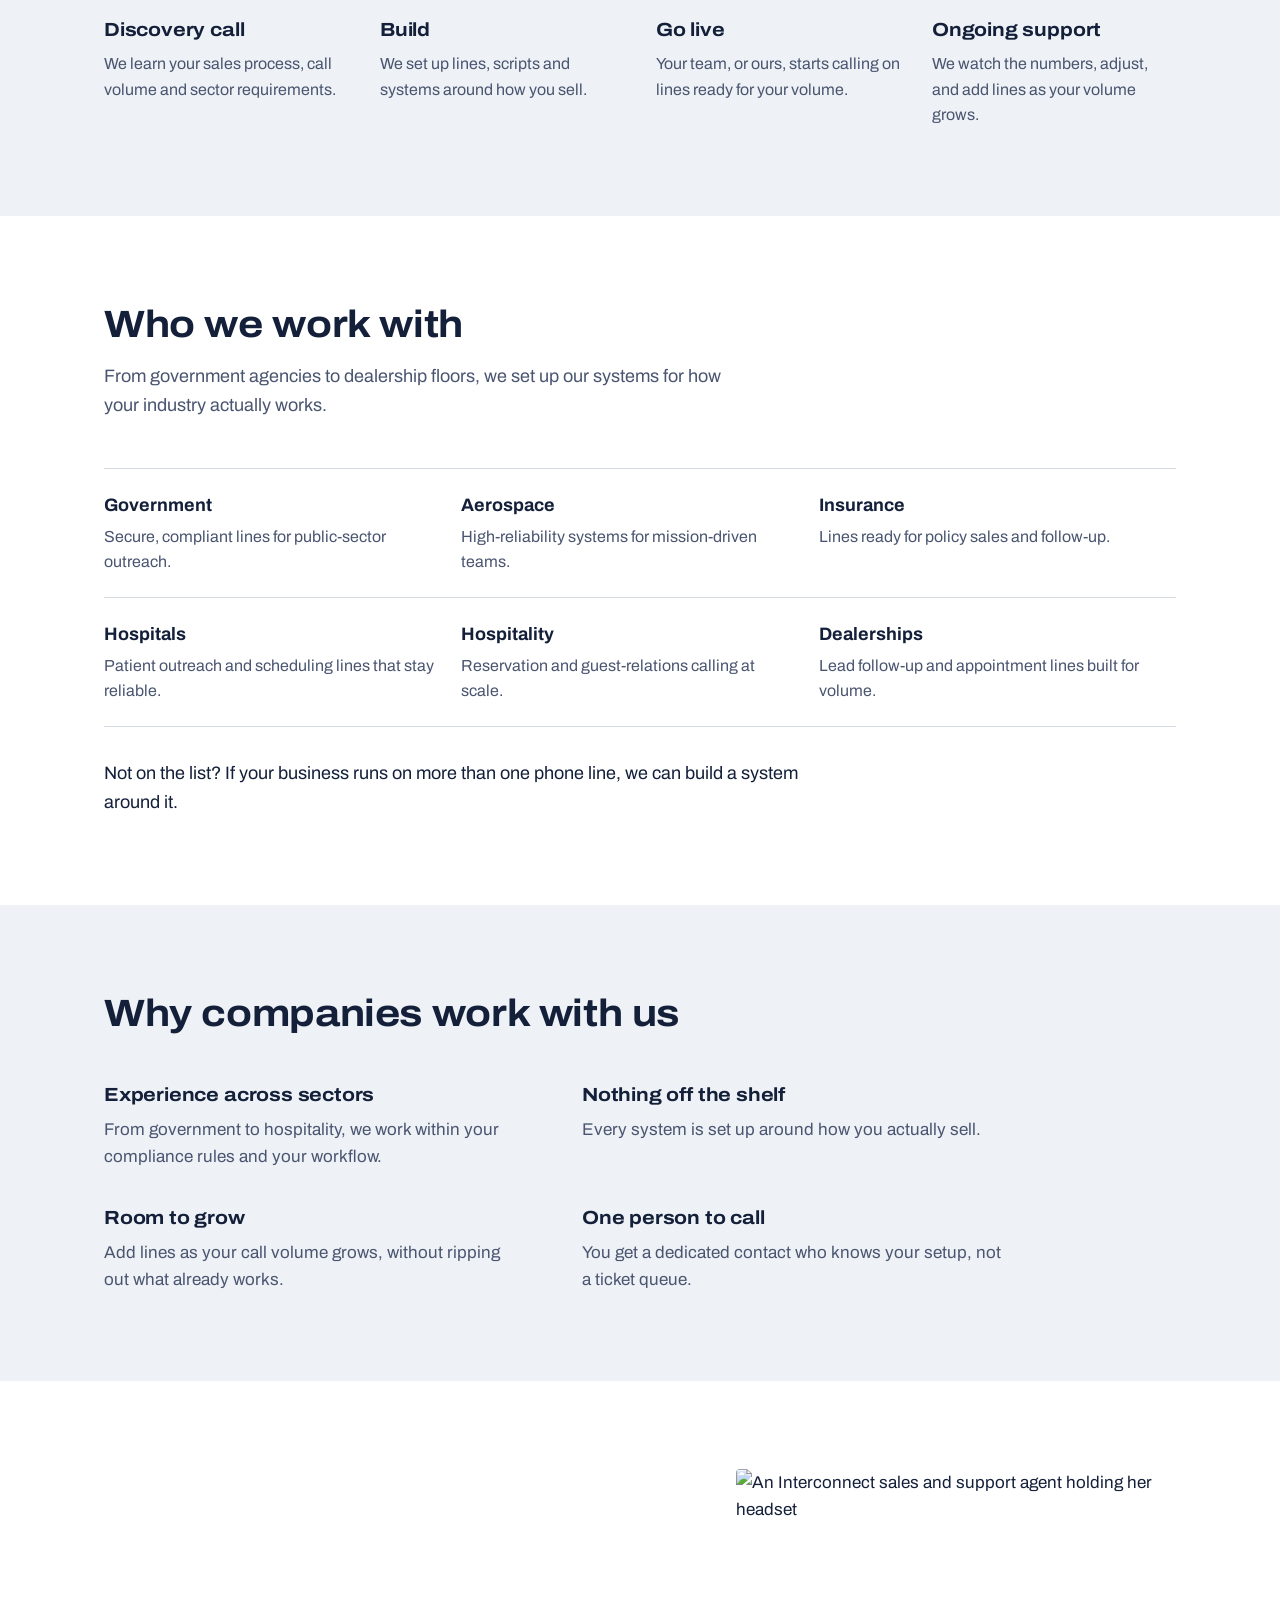
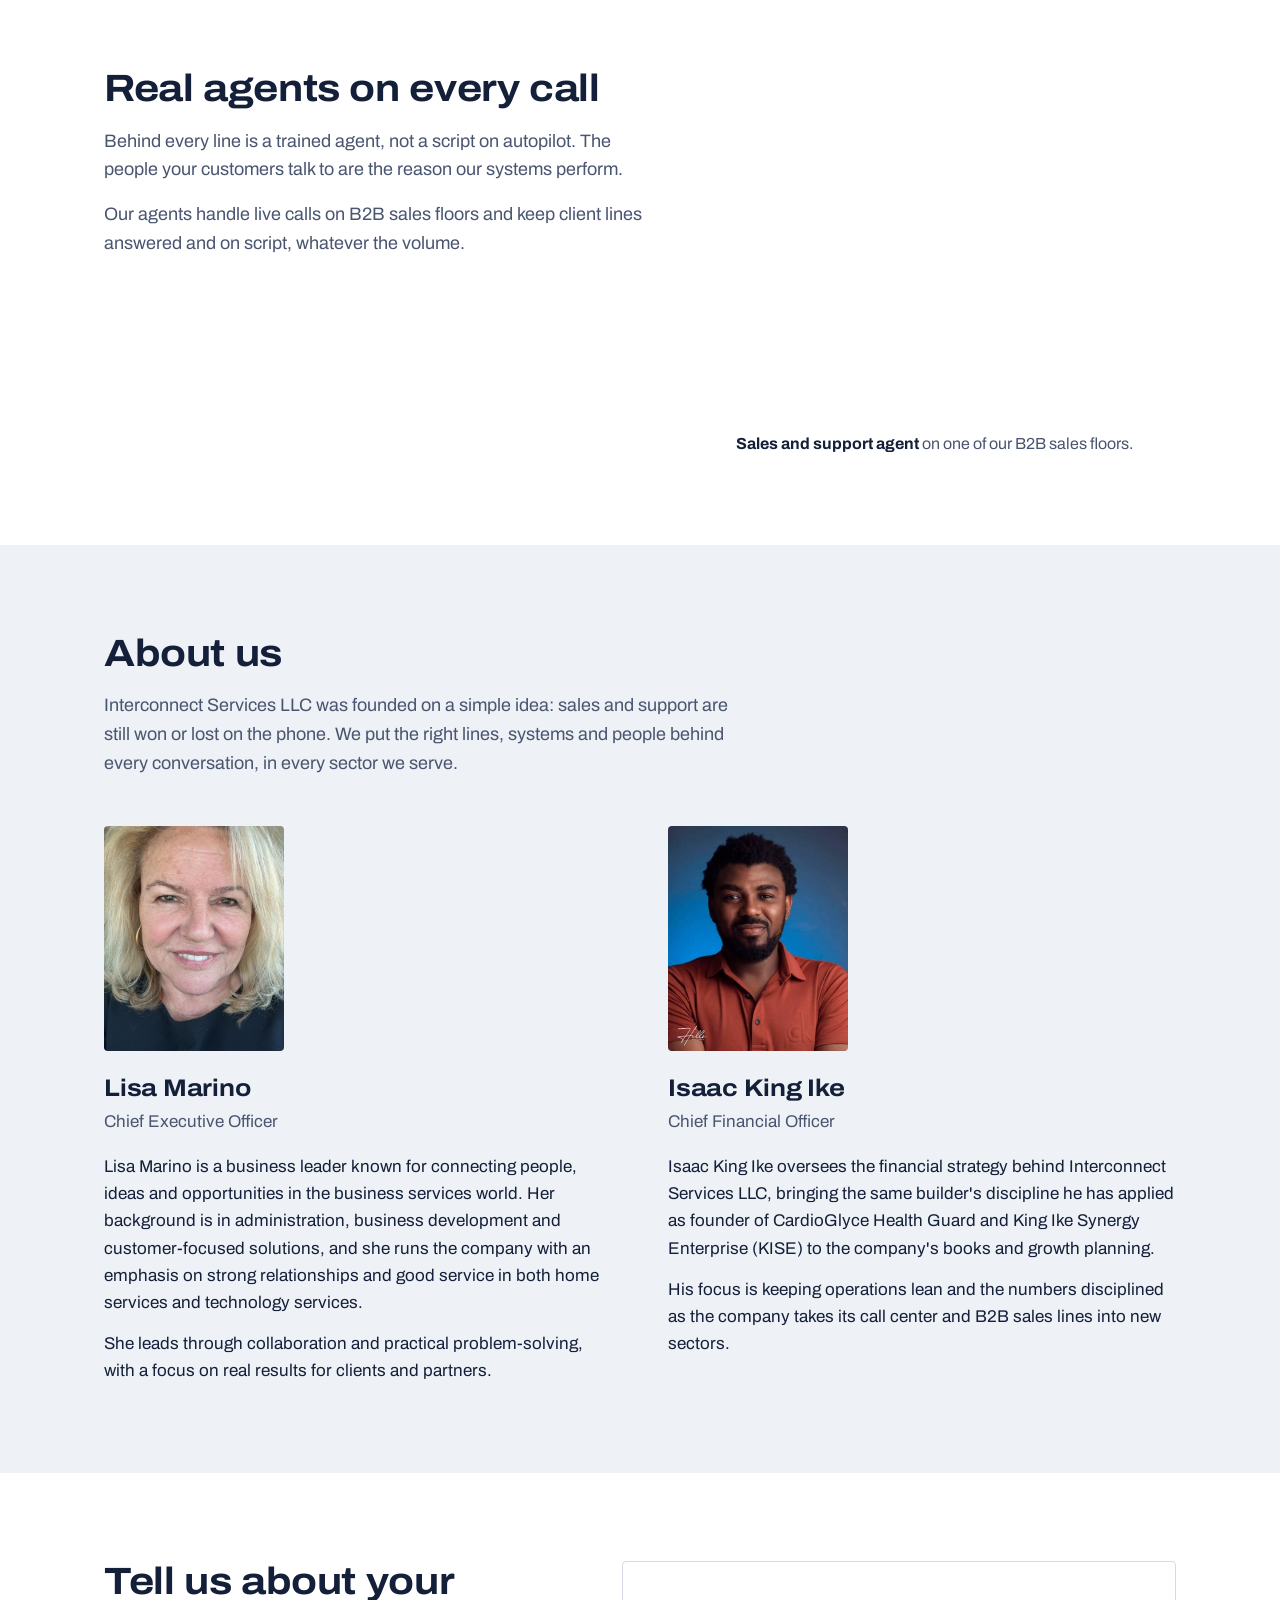
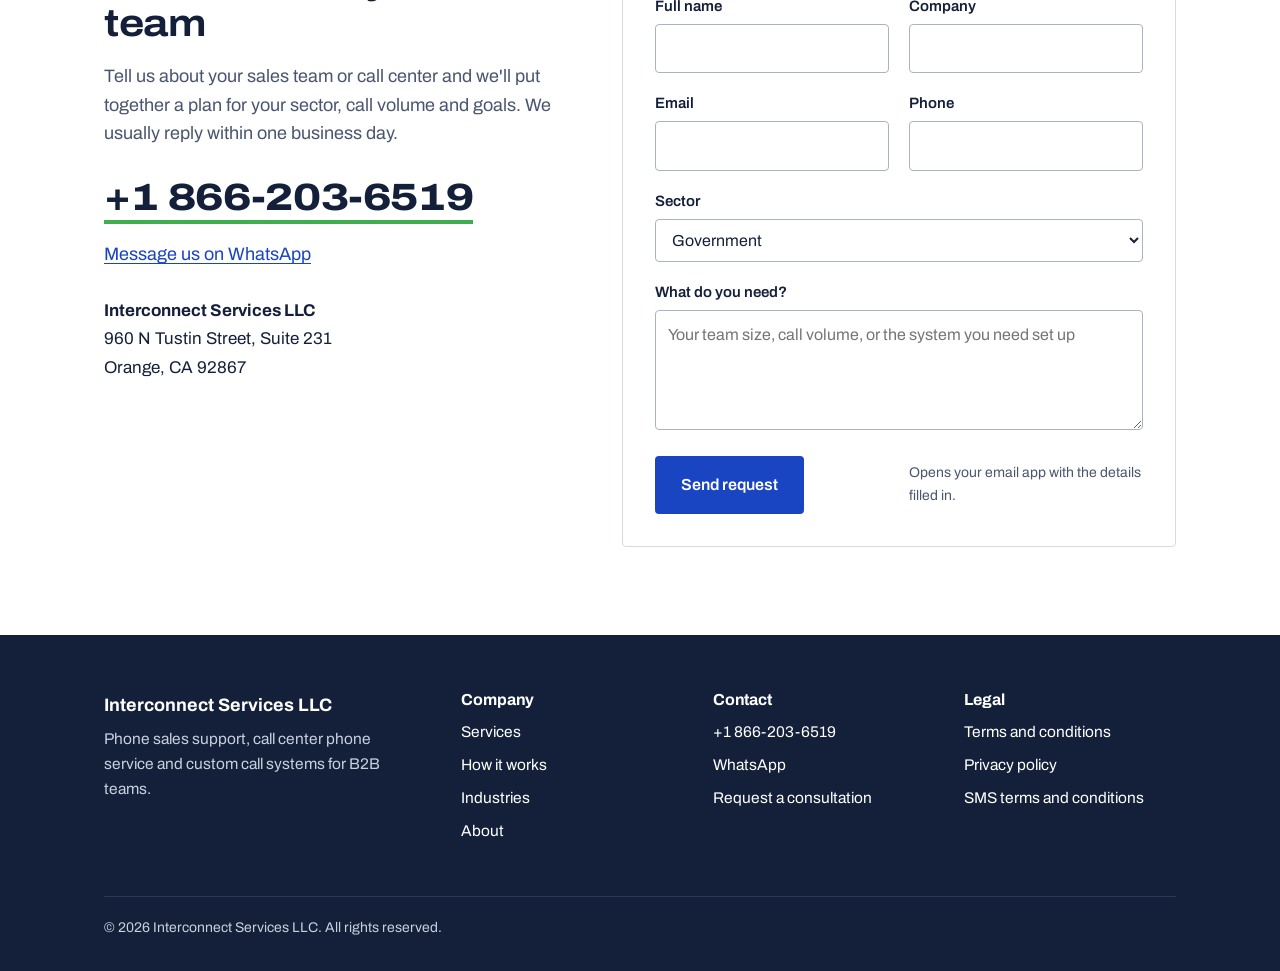
==== commit e13b0487: "Add files via upload" ====
--- a/index.html
+++ b/index.html
@@ -8,693 +8,229 @@
 <link rel="icon" href="assets/logo_2.png" />
 <link rel="preconnect" href="https://fonts.googleapis.com">
 <link rel="preconnect" href="https://fonts.gstatic.com" crossorigin>
-<link href="https://fonts.googleapis.com/css2?family=Inter:wght@400;500;600;700;800;900&family=Space+Grotesk:wght@500;600;700&display=swap" rel="stylesheet">
-<style>
-  :root{
-    --bg:#060B1A;
-    --bg-soft:#0A1330;
-    --panel:#0D1638;
-    --panel-border:#1B2750;
-    --blue:#2F6BFF;
-    --blue-light:#5B8CFF;
-    --cyan:#22D3EE;
-    --green:#39FF8C;
-    --green-dim:#1FAE63;
-    --white:#F4F7FF;
-    --muted:#93A0C4;
-    --muted-dim:#5D6A94;
-    --radius:18px;
-    --maxw:1180px;
-  }
-  *{box-sizing:border-box;}
-  html{scroll-behavior:smooth;}
-  body{
-    margin:0;
-    background:var(--bg);
-    color:var(--white);
-    font-family:'Inter',system-ui,-apple-system,Segoe UI,Roboto,sans-serif;
-    -webkit-font-smoothing:antialiased;
-    overflow-x:hidden;
-  }
-  h1,h2,h3,.display{
-    font-family:'Space Grotesk','Inter',sans-serif;
-    letter-spacing:-0.02em;
-    margin:0;
-  }
-  p{margin:0;}
-  a{color:inherit;text-decoration:none;}
-  img{max-width:100%;display:block;}
-  .wrap{max-width:var(--maxw);margin:0 auto;padding:0 24px;}
-  ::selection{background:var(--green);color:#04140A;}
-
-  /* ---------- background ambience ---------- */
-  .bg-fx{position:fixed;inset:0;z-index:0;pointer-events:none;overflow:hidden;}
-  .blob{position:absolute;border-radius:50%;filter:blur(90px);opacity:.35;}
-  .blob.b1{width:520px;height:520px;background:radial-gradient(circle,var(--blue) 0%,transparent 70%);top:-160px;left:-120px;animation:float1 22s ease-in-out infinite;}
-  .blob.b2{width:460px;height:460px;background:radial-gradient(circle,var(--cyan) 0%,transparent 70%);top:30%;right:-160px;animation:float2 26s ease-in-out infinite;}
-  .blob.b3{width:420px;height:420px;background:radial-gradient(circle,var(--green) 0%,transparent 70%);bottom:-140px;left:20%;animation:float3 30s ease-in-out infinite;opacity:.18;}
-  @keyframes float1{0%,100%{transform:translate(0,0) scale(1);}50%{transform:translate(60px,50px) scale(1.08);}}
-  @keyframes float2{0%,100%{transform:translate(0,0) scale(1);}50%{transform:translate(-50px,40px) scale(1.1);}}
-  @keyframes float3{0%,100%{transform:translate(0,0) scale(1);}50%{transform:translate(40px,-30px) scale(1.05);}}
-  .grid-overlay{position:absolute;inset:0;
-    background-image:linear-gradient(rgba(255,255,255,.025) 1px,transparent 1px),linear-gradient(90deg,rgba(255,255,255,.025) 1px,transparent 1px);
-    background-size:64px 64px;mask-image:radial-gradient(ellipse at 50% 0%,black 0%,transparent 70%);}
-
-  section{position:relative;z-index:1;}
-
-  /* ---------- nav ---------- */
-  .topbar{background:rgba(6,11,26,.7);border-bottom:1px solid var(--panel-border);}
-  .topbar .wrap{display:flex;justify-content:flex-end;gap:22px;padding:8px 24px;font-size:12.5px;color:var(--muted);}
-  .topbar a{display:flex;align-items:center;gap:6px;transition:color .2s;}
-  .topbar a:hover{color:var(--green);}
-  .topbar svg{width:14px;height:14px;}
-
-  nav{position:sticky;top:0;z-index:50;backdrop-filter:blur(14px);background:rgba(6,11,26,.72);border-bottom:1px solid var(--panel-border);}
-  nav .wrap{display:flex;align-items:center;justify-content:space-between;padding:14px 24px;}
-  .brand{display:flex;align-items:center;gap:12px;}
-  .brand img{width:42px;height:42px;border-radius:11px;box-shadow:0 0 0 1px rgba(255,255,255,.08), 0 6px 18px rgba(47,107,255,.35);}
-  .brand .name{font-family:'Space Grotesk';font-weight:700;font-size:16.5px;line-height:1.15;}
-  .brand .name span{display:block;font-family:'Inter';font-weight:500;font-size:10.5px;letter-spacing:.14em;color:var(--muted);text-transform:uppercase;}
-  .brand .name b{color:var(--green);}
-
-  .nav-links{display:flex;gap:32px;align-items:center;}
-  .nav-links a{font-size:14.5px;color:var(--muted);font-weight:500;transition:color .2s;position:relative;}
-  .nav-links a:hover{color:var(--white);}
-  .nav-cta{display:flex;align-items:center;gap:14px;}
-  .btn{
-    display:inline-flex;align-items:center;justify-content:center;gap:8px;
-    padding:12px 22px;border-radius:100px;font-weight:600;font-size:14.5px;
-    cursor:pointer;border:1px solid transparent;white-space:nowrap;transition:transform .25s cubic-bezier(.2,.8,.2,1),box-shadow .25s,background .25s,border-color .25s;
-  }
-  .btn-primary{background:linear-gradient(135deg,var(--green) 0%,var(--cyan) 100%);color:#03130A;box-shadow:0 8px 24px -6px rgba(57,255,140,.45);}
-  .btn-primary:hover{transform:translateY(-2px);box-shadow:0 14px 30px -6px rgba(57,255,140,.6);}
-  .btn-ghost{background:rgba(255,255,255,.04);border-color:var(--panel-border);color:var(--white);}
-  .btn-ghost:hover{background:rgba(255,255,255,.08);border-color:var(--blue-light);}
-  .btn-sm{padding:9px 16px;font-size:13.5px;}
-  .btn svg{width:16px;height:16px;}
-
-  .burger{display:none;width:38px;height:38px;border-radius:10px;background:rgba(255,255,255,.05);border:1px solid var(--panel-border);align-items:center;justify-content:center;cursor:pointer;}
-  .burger svg{width:18px;height:18px;}
-  .mobile-menu{display:none;flex-direction:column;gap:4px;padding:10px 24px 20px;border-bottom:1px solid var(--panel-border);background:rgba(6,11,26,.96);}
-  .mobile-menu a{padding:12px 6px;font-size:15px;color:var(--muted);border-bottom:1px solid rgba(255,255,255,.05);}
-  .mobile-menu.open{display:flex;}
-
-  /* ---------- hero ---------- */
-  .hero{padding:88px 0 40px;}
-  .hero .wrap{display:grid;grid-template-columns:1.05fr .95fr;gap:56px;align-items:center;}
-  .hero .wrap > div{min-width:0;}
-  .marquee-track{min-width:0;}
-  .badge{
-    display:inline-flex;align-items:center;gap:8px;padding:7px 14px;border-radius:100px;
-    background:rgba(57,255,140,.08);border:1px solid rgba(57,255,140,.28);color:var(--green);
-    font-size:12.5px;font-weight:600;letter-spacing:.06em;text-transform:uppercase;
-  }
-  .badge span.dot{width:6px;height:6px;border-radius:50%;background:var(--green);box-shadow:0 0 0 0 rgba(57,255,140,.6);animation:pulseDot 2s infinite;}
-  @keyframes pulseDot{0%{box-shadow:0 0 0 0 rgba(57,255,140,.55);}70%{box-shadow:0 0 0 9px rgba(57,255,140,0);}100%{box-shadow:0 0 0 0 rgba(57,255,140,0);}}
-
-  .hero h1{font-size:52px;line-height:1.06;font-weight:800;margin-top:22px;}
-  .hero h1 .grad{background:linear-gradient(100deg,var(--green) 10%,var(--cyan) 60%,var(--blue-light) 100%);-webkit-background-clip:text;background-clip:text;color:transparent;}
-  .hero p.lead{margin-top:22px;font-size:17.5px;line-height:1.65;color:var(--muted);max-width:520px;}
-  .hero .cta-row{display:flex;gap:16px;margin-top:34px;flex-wrap:wrap;}
-  .hero .trust{margin-top:46px;}
-  .hero .trust .label{font-size:12px;text-transform:uppercase;letter-spacing:.12em;color:var(--muted-dim);margin-bottom:14px;}
-
-  .marquee{overflow:hidden;-webkit-mask-image:linear-gradient(90deg,transparent,black 8%,black 92%,transparent);mask-image:linear-gradient(90deg,transparent,black 8%,black 92%,transparent);}
-  .marquee-track{display:flex;gap:14px;width:max-content;animation:scrollX 26s linear infinite;}
-  @keyframes scrollX{from{transform:translateX(0);}to{transform:translateX(-50%);}}
-  .pill{flex:none;padding:9px 18px;border:1px solid var(--panel-border);background:rgba(255,255,255,.03);border-radius:100px;font-size:13.5px;color:var(--muted);display:flex;align-items:center;gap:8px;}
-  .pill svg{width:14px;height:14px;color:var(--blue-light);}
-
-  /* hero visual */
-  .hero-visual{position:relative;height:460px;}
-  .visual-card{
-    position:absolute;inset:0;border-radius:28px;border:1px solid var(--panel-border);
-    background:radial-gradient(120% 120% at 30% 20%,rgba(47,107,255,.22),transparent 60%),linear-gradient(160deg,#0B1636,#070C1E 70%);
-    overflow:hidden;box-shadow:0 30px 80px -30px rgba(0,0,0,.6);
-  }
-  .visual-card svg{width:100%;height:100%;}
-  .float-chip{position:absolute;padding:10px 14px;border-radius:14px;background:rgba(9,14,32,.85);border:1px solid var(--panel-border);backdrop-filter:blur(6px);display:flex;align-items:center;gap:10px;font-size:12.5px;font-weight:600;box-shadow:0 12px 26px -10px rgba(0,0,0,.55);animation:chipFloat 5s ease-in-out infinite;}
-  .float-chip svg{width:16px;height:16px;color:var(--green);}
-  .float-chip.c1{top:34px;right:24px;animation-delay:.2s;}
-  .float-chip.c2{bottom:40px;left:24px;animation-delay:1.4s;}
-  @keyframes chipFloat{0%,100%{transform:translateY(0);}50%{transform:translateY(-10px);}}
-
-  /* ---------- section headers ---------- */
-  .eyebrow{font-size:12.5px;font-weight:700;letter-spacing:.14em;text-transform:uppercase;color:var(--cyan);}
-  .sec-head{max-width:640px;margin:0 auto 56px;text-align:center;}
-  .sec-head h2{font-size:36px;font-weight:800;margin-top:14px;line-height:1.2;}
-  .sec-head p{margin-top:16px;color:var(--muted);font-size:16px;line-height:1.6;}
-  section.pad{padding:110px 0;}
-  .divider{height:1px;background:linear-gradient(90deg,transparent,var(--panel-border),transparent);}
-
-  /* reveal */
-  .reveal{opacity:0;transform:translateY(28px);transition:opacity .7s cubic-bezier(.2,.7,.2,1),transform .7s cubic-bezier(.2,.7,.2,1);}
-  .reveal.in{opacity:1;transform:translateY(0);}
-
-  /* ---------- services ---------- */
-  .cards3{display:grid;grid-template-columns:repeat(3,1fr);gap:24px;}
-  .card{
-    background:linear-gradient(180deg,rgba(255,255,255,.035),rgba(255,255,255,.01));
-    border:1px solid var(--panel-border);border-radius:var(--radius);padding:32px 28px;
-    transition:transform .35s cubic-bezier(.2,.8,.2,1),border-color .35s,box-shadow .35s;
-    position:relative;overflow:hidden;
-  }
-  .card:hover{transform:translateY(-6px);border-color:rgba(57,255,140,.35);box-shadow:0 20px 46px -20px rgba(47,107,255,.35);}
-  .card .icon{width:52px;height:52px;border-radius:14px;display:flex;align-items:center;justify-content:center;background:linear-gradient(135deg,rgba(47,107,255,.22),rgba(34,211,238,.14));border:1px solid rgba(91,140,255,.3);margin-bottom:22px;}
-  .card .icon svg{width:26px;height:26px;color:var(--blue-light);}
-  .card h3{font-size:19px;font-weight:700;margin-bottom:10px;}
-  .card p{color:var(--muted);font-size:14.5px;line-height:1.65;}
-
-  /* ---------- how it works ---------- */
-  .steps{display:grid;grid-template-columns:repeat(4,1fr);gap:0;position:relative;}
-  .steps::before{content:"";position:absolute;top:27px;left:12%;right:12%;height:2px;background:linear-gradient(90deg,var(--green),var(--cyan),var(--blue));opacity:.35;}
-  .step{position:relative;text-align:center;padding:0 14px;}
-  .step .num{
-    width:56px;height:56px;border-radius:50%;margin:0 auto 22px;display:flex;align-items:center;justify-content:center;
-    background:var(--bg);border:2px solid var(--green);color:var(--green);font-family:'Space Grotesk';font-weight:700;font-size:18px;position:relative;z-index:2;
-    box-shadow:0 0 0 6px var(--bg);
-  }
-  .step h3{font-size:16.5px;font-weight:700;margin-bottom:10px;}
-  .step p{font-size:13.8px;color:var(--muted);line-height:1.6;}
-
-  /* ---------- industries ---------- */
-  .industries{display:grid;grid-template-columns:repeat(4,1fr);gap:18px;}
-  .ind-card{
-    padding:26px 20px;border-radius:16px;border:1px solid var(--panel-border);background:rgba(255,255,255,.02);
-    display:flex;flex-direction:column;gap:14px;transition:transform .3s,border-color .3s,background .3s;
-  }
-  .ind-card:hover{transform:translateY(-4px);border-color:rgba(34,211,238,.35);background:rgba(255,255,255,.04);}
-  .ind-card svg{width:26px;height:26px;color:var(--cyan);}
-  .ind-card h4{font-size:14.5px;font-weight:700;}
-  .ind-card p{font-size:12.5px;color:var(--muted-dim);line-height:1.5;}
-  .ind-card.highlight{background:linear-gradient(135deg,rgba(57,255,140,.1),rgba(34,211,238,.06));border-color:rgba(57,255,140,.35);}
-  .ind-card.highlight svg{color:var(--green);}
-
-  /* ---------- why us ---------- */
-  .why-grid{display:grid;grid-template-columns:repeat(4,1fr);gap:22px;}
-  .why-tile{padding:28px 22px;border-radius:16px;border:1px solid var(--panel-border);background:rgba(255,255,255,.02);}
-  .why-tile svg{width:24px;height:24px;color:var(--green);margin-bottom:16px;}
-  .why-tile h4{font-size:15.5px;font-weight:700;margin-bottom:8px;}
-  .why-tile p{font-size:13.5px;color:var(--muted);line-height:1.6;}
-
-  /* ---------- about / leadership ---------- */
-  .about-panel{
-    display:grid;grid-template-columns:.62fr 1fr;gap:48px;align-items:center;
-    border:1px solid var(--panel-border);border-radius:28px;padding:40px;
-    background:radial-gradient(120% 140% at 0% 0%,rgba(34,211,238,.1),transparent 55%),linear-gradient(160deg,#0B1636,#070C1E 75%);
-  }
-  .about-photo{
-    position:relative;border-radius:20px;overflow:hidden;aspect-ratio:4/5;
-    border:1px solid var(--panel-border);
-    box-shadow:0 24px 60px -24px rgba(47,107,255,.5);
-  }
-  .about-photo::after{
-    content:"";position:absolute;inset:0;border-radius:20px;
-    background:linear-gradient(160deg,transparent 55%,rgba(6,11,26,.85) 100%);
-  }
-  .about-photo img{width:100%;height:100%;object-fit:cover;object-position:50% 18%;}
-  .about-copy h3{font-size:28px;font-weight:800;margin-top:10px;}
-  .about-copy .role{font-size:13.5px;font-weight:600;color:var(--cyan);margin-top:6px;margin-bottom:18px;letter-spacing:.02em;}
-  .about-copy p{color:var(--muted);font-size:15px;line-height:1.75;margin-top:14px;}
-  .about-copy p:first-of-type{margin-top:0;}
-
-  /* ---------- team / agents ---------- */
-  .team-grid{display:grid;grid-template-columns:repeat(2,1fr);gap:22px;}
-  .team-card{border-radius:20px;overflow:hidden;border:1px solid var(--panel-border);background:rgba(255,255,255,.02);transition:transform .25s ease,border-color .25s ease;}
-  .team-card:hover{transform:translateY(-4px);border-color:rgba(34,211,238,.35);}
-  .team-card .team-photo{aspect-ratio:5/4;overflow:hidden;}
-  .team-card .team-photo img{width:100%;height:100%;object-fit:cover;display:block;}
-  .team-card .team-cap{padding:18px 22px 22px;}
-  .team-card .team-cap h4{font-size:15px;font-weight:700;}
-  .team-card .team-cap p{font-size:12.5px;color:var(--muted-dim);line-height:1.5;margin-top:4px;}
-
-  /* ---------- CTA / contact ---------- */
-  .cta-panel{
-    border-radius:28px;border:1px solid var(--panel-border);
-    background:radial-gradient(120% 160% at 20% 0%,rgba(47,107,255,.28),transparent 55%),linear-gradient(160deg,#0C1533,#070C1E 75%);
-    padding:56px;display:grid;grid-template-columns:1fr 1fr;gap:48px;overflow:hidden;position:relative;
-  }
-  .cta-panel::after{content:"";position:absolute;width:360px;height:360px;background:radial-gradient(circle,rgba(57,255,140,.16),transparent 70%);top:-120px;right:-100px;border-radius:50%;}
-  .cta-panel h2{font-size:30px;font-weight:800;line-height:1.2;}
-  .cta-panel p.lead{color:var(--muted);margin-top:16px;font-size:15.5px;line-height:1.65;}
-  .contact-list{margin-top:26px;display:flex;flex-direction:column;gap:14px;}
-  .contact-list a{display:flex;align-items:center;gap:12px;font-size:14.5px;font-weight:600;}
-  .contact-list .ic{width:38px;height:38px;border-radius:10px;background:rgba(255,255,255,.05);border:1px solid var(--panel-border);display:flex;align-items:center;justify-content:center;flex:none;}
-  .contact-list svg{width:17px;height:17px;color:var(--green);}
-
-  form.lead-form{display:flex;flex-direction:column;gap:14px;position:relative;z-index:1;}
-  .form-row{display:grid;grid-template-columns:1fr 1fr;gap:14px;}
-  .field label{display:block;font-size:12.5px;color:var(--muted-dim);margin-bottom:7px;font-weight:600;letter-spacing:.02em;}
-  .field input, .field select, .field textarea{
-    width:100%;padding:12px 14px;border-radius:11px;border:1px solid var(--panel-border);
-    background:rgba(255,255,255,.03);color:var(--white);font-family:inherit;font-size:14px;outline:none;
-    transition:border-color .2s,background .2s;
-  }
-  .field input:focus, .field select:focus, .field textarea:focus{border-color:var(--green);background:rgba(255,255,255,.05);}
-  .field textarea{resize:vertical;min-height:90px;}
-  form.lead-form .btn{margin-top:6px;width:100%;padding:14px;font-size:15px;}
-  .form-note{font-size:12px;color:var(--muted-dim);margin-top:2px;}
-
-  /* ---------- footer ---------- */
-  footer{padding:60px 0 34px;border-top:1px solid var(--panel-border);}
-  .foot-top{display:grid;grid-template-columns:1.4fr 1fr 1fr 1fr;gap:40px;padding-bottom:44px;}
-  .foot-brand .brand{margin-bottom:14px;}
-  .foot-brand p{color:var(--muted);font-size:13.5px;line-height:1.7;max-width:280px;}
-  .foot-col h5{font-size:12.5px;text-transform:uppercase;letter-spacing:.1em;color:var(--muted-dim);margin-bottom:16px;}
-  .foot-col a{display:block;color:var(--muted);font-size:14px;margin-bottom:11px;transition:color .2s;}
-  .foot-col a:hover{color:var(--green);}
-  .foot-bottom{display:flex;justify-content:space-between;align-items:center;padding-top:26px;border-top:1px solid var(--panel-border);font-size:12.5px;color:var(--muted-dim);flex-wrap:wrap;gap:12px;}
-  .foot-bottom .legal a{margin-left:20px;}
-
-  /* ---------- responsive ---------- */
-  @media (max-width:980px){
-    .hero .wrap{grid-template-columns:1fr;}
-    .hero-visual{height:340px;order:-1;}
-    .hero h1{font-size:38px;}
-    .cards3,.steps,.industries,.why-grid,.team-grid{grid-template-columns:repeat(2,1fr);}
-    .steps::before{display:none;}
-    .cta-panel{grid-template-columns:1fr;padding:36px 24px;}
-    .foot-top{grid-template-columns:1fr 1fr;}
-    .nav-links{display:none;}
-    .burger{display:flex;}
-    .about-panel{grid-template-columns:.8fr 1fr;padding:32px;gap:32px;}
-  }
-  @media (max-width:600px){
-    .cards3,.industries,.why-grid,.team-grid,.steps,.form-row,.foot-top{grid-template-columns:1fr;}
-    .hero h1{font-size:31px;}
-    section.pad{padding:72px 0;}
-    .nav-cta .btn-ghost{display:none;}
-    .nav-cta .btn-primary{display:none;}
-    .cta-panel{padding:28px 18px;}
-    .about-panel{grid-template-columns:1fr;padding:24px;}
-    .about-photo{max-width:260px;margin:0 auto;}
-  }
-</style>
+<link href="https://fonts.googleapis.com/css2?family=Archivo:wdth,wght@62..125,400..800&display=swap" rel="stylesheet">
+<link rel="stylesheet" href="site.css" />
 </head>
 <body>
 
-<div class="bg-fx">
-  <div class="grid-overlay"></div>
-  <div class="blob b1"></div>
-  <div class="blob b2"></div>
-  <div class="blob b3"></div>
-</div>
-
-<div class="topbar">
+<a class="skip" href="#main">Skip to content</a>
+
+<header class="site-header" id="siteHeader">
   <div class="wrap">
-    <a href="tel:+18662036519">
-      <svg viewBox="0 0 24 24" fill="none" stroke="currentColor" stroke-width="2"><path d="M22 16.92v3a2 2 0 0 1-2.18 2 19.79 19.79 0 0 1-8.63-3.07 19.5 19.5 0 0 1-6-6 19.79 19.79 0 0 1-3.07-8.67A2 2 0 0 1 4.11 2h3a2 2 0 0 1 2 1.72c.127.96.362 1.903.7 2.81a2 2 0 0 1-.45 2.11L8.09 9.91a16 16 0 0 0 6 6l1.27-1.27a2 2 0 0 1 2.11-.45c.907.338 1.85.573 2.81.7A2 2 0 0 1 22 16.92z"/></svg>
-      +1 866-203-6519
+    <a href="index.html" class="brand">
+      <img src="assets/logo_2.png" alt="" width="44" height="44" />
+      <span class="brand-name">Interconnect<small>Services LLC</small></span>
     </a>
-    <a href="https://wa.me/17143005307" target="_blank" rel="noopener">
-      <svg viewBox="0 0 24 24" fill="currentColor"><path d="M12.04 2c-5.5 0-9.96 4.46-9.96 9.96 0 1.76.46 3.44 1.34 4.93L2 22l5.24-1.37a9.9 9.9 0 0 0 4.8 1.22h.01c5.5 0 9.96-4.46 9.96-9.96S17.54 2 12.04 2zm0 18.1a8.1 8.1 0 0 1-4.14-1.13l-.3-.18-3.1.81.83-3.02-.2-.31a8.14 8.14 0 1 1 6.91 3.83zm4.47-6.1c-.24-.12-1.44-.71-1.67-.79-.22-.08-.38-.12-.55.12-.16.24-.63.79-.77.95-.14.16-.28.18-.52.06-.24-.12-1.01-.37-1.92-1.18-.71-.63-1.19-1.42-1.33-1.66-.14-.24-.02-.37.1-.49.11-.11.24-.28.36-.42.12-.14.16-.24.24-.4.08-.16.04-.3-.02-.42-.06-.12-.55-1.32-.75-1.81-.2-.48-.4-.41-.55-.42-.14 0-.3-.01-.46-.01-.16 0-.42.06-.64.3-.22.24-.85.83-.85 2.02 0 1.19.87 2.34.99 2.5.12.16 1.71 2.61 4.14 3.66.58.25 1.03.4 1.38.51.58.18 1.11.16 1.53.1.47-.07 1.44-.59 1.64-1.16.2-.57.2-1.06.14-1.16-.06-.1-.22-.16-.46-.28z"/></svg>
-      WhatsApp
-    </a>
-  </div>
-</div>
-
-<nav>
-  <div class="wrap">
-    <a href="#top" class="brand">
-      <img src="assets/logo_2.png" alt="Interconnect Services LLC logo" />
-      <div class="name">INTERCONNECT<br><span>Services LLC</span></div>
-    </a>
-    <div class="nav-links">
+    <nav class="main-nav" aria-label="Main">
       <a href="#services">Services</a>
-      <a href="#how-it-works">How It Works</a>
+      <a href="#how-it-works">How it works</a>
       <a href="#industries">Industries</a>
-      <a href="#why-us">Why Us</a>
       <a href="#about">About</a>
       <a href="#contact">Contact</a>
-    </div>
-    <div class="nav-cta">
-      <a href="tel:+18662036519" class="btn btn-ghost btn-sm">
-        <svg viewBox="0 0 24 24" fill="none" stroke="currentColor" stroke-width="2"><path d="M22 16.92v3a2 2 0 0 1-2.18 2 19.79 19.79 0 0 1-8.63-3.07 19.5 19.5 0 0 1-6-6 19.79 19.79 0 0 1-3.07-8.67A2 2 0 0 1 4.11 2h3a2 2 0 0 1 2 1.72c.127.96.362 1.903.7 2.81a2 2 0 0 1-.45 2.11L8.09 9.91a16 16 0 0 0 6 6l1.27-1.27a2 2 0 0 1 2.11-.45c.907.338 1.85.573 2.81.7A2 2 0 0 1 22 16.92z"/></svg>
-        Call Us
-      </a>
-      <a href="#contact" class="btn btn-primary btn-sm">Get a Free Consultation</a>
-      <div class="burger" id="burger">
-        <svg viewBox="0 0 24 24" fill="none" stroke="currentColor" stroke-width="2"><path d="M3 12h18M3 6h18M3 18h18"/></svg>
-      </div>
-    </div>
+    </nav>
+    <a class="header-phone" href="tel:+18662036519">866-203-6519</a>
+    <button class="menu-toggle" id="menuToggle" aria-expanded="false" aria-controls="siteHeader">Menu</button>
   </div>
-  <div class="mobile-menu" id="mobileMenu">
-    <a href="#services">Services</a>
-    <a href="#how-it-works">How It Works</a>
-    <a href="#industries">Industries</a>
-    <a href="#why-us">Why Us</a>
-    <a href="#about">About</a>
-    <a href="#contact">Contact</a>
-    <a href="#contact" class="btn btn-primary" style="justify-content:center;margin-top:14px;border-bottom:none;color:#03130A;">Get a Free Consultation</a>
-  </div>
-</nav>
-
-<div id="top"></div>
-
-<!-- HERO -->
-<section class="hero">
-  <div class="wrap">
-    <div>
-      <div class="badge"><span class="dot"></span> B2B TELEPHONE SALES &amp; CALL CENTER SOLUTIONS</div>
-      <h1>More Lines.<br>More Calls.<br><span class="grad">More Deals Closed.</span></h1>
-      <p class="lead">Interconnect Services LLC builds and powers the phone infrastructure behind B2B sales teams and call centers — sales support, call center phone services, and fully custom systems, for every sector.</p>
-      <div class="cta-row">
-        <a href="#contact" class="btn btn-primary">
-          Get a Free Consultation
-          <svg viewBox="0 0 24 24" fill="none" stroke="currentColor" stroke-width="2"><path d="M5 12h14M13 5l7 7-7 7"/></svg>
-        </a>
-        <a href="tel:+18662036519" class="btn btn-ghost">
-          <svg viewBox="0 0 24 24" fill="none" stroke="currentColor" stroke-width="2"><path d="M22 16.92v3a2 2 0 0 1-2.18 2 19.79 19.79 0 0 1-8.63-3.07 19.5 19.5 0 0 1-6-6 19.79 19.79 0 0 1-3.07-8.67A2 2 0 0 1 4.11 2h3a2 2 0 0 1 2 1.72c.127.96.362 1.903.7 2.81a2 2 0 0 1-.45 2.11L8.09 9.91a16 16 0 0 0 6 6l1.27-1.27a2 2 0 0 1 2.11-.45c.907.338 1.85.573 2.81.7A2 2 0 0 1 22 16.92z"/></svg>
-          +1 866-203-6519
-        </a>
-      </div>
-      <div class="trust">
-        <div class="label">Trusted across sectors</div>
-        <div class="marquee">
-          <div class="marquee-track" id="marqueeTrack">
-            <!-- filled by JS (duplicated for seamless loop) -->
+</header>
+
+<main id="main">
+
+  <section class="hero">
+    <div class="wrap">
+      <div>
+        <h1>More lines. More calls. More deals closed.</h1>
+        <p class="lead">We run the phones behind B2B sales teams and call centers: trained agents to support your sales floor, phone service built for call volume, and call systems set up around the way you sell.</p>
+
+        <div class="call-block">
+          <p class="label">Talk to us today</p>
+          <a class="call-number" href="tel:+18662036519">+1 866-203-6519</a>
+          <p class="alt">Prefer to write? <a href="#contact">Send us a request</a> or <a href="https://wa.me/17143005307" target="_blank" rel="noopener">message us on WhatsApp</a>.</p>
+        </div>
+      </div>
+
+      <figure>
+        <img src="assets/agent-headset.jpg" alt="An Interconnect agent on a headset, mid-call at her workstation" width="1100" height="1650" />
+        <figcaption>One of our agents on a client line.</figcaption>
+      </figure>
+    </div>
+  </section>
+
+  <section class="section" id="services">
+    <div class="wrap">
+      <div class="section-intro">
+        <h2>Built for teams that live on the phone</h2>
+        <p>Whether you run a sales floor or a full call center, we provide the people, the lines and the systems to keep every call working for your business.</p>
+      </div>
+
+      <div class="services">
+        <article>
+          <h3>Sales support for sales teams</h3>
+          <p>Extra phone capacity that plugs into your process: lead follow-up, appointment setting and closing support that feels like your own team.</p>
+        </article>
+        <article>
+          <h3>Call center phone services</h3>
+          <p>Multi-line phone service built for high-volume call centers, inbound or outbound, that stays up when your queues are full.</p>
+        </article>
+        <article>
+          <h3>Custom call systems</h3>
+          <p>Every call center is different. We set up systems around your call flow, your sector's requirements and your compliance needs.</p>
+        </article>
+      </div>
+    </div>
+  </section>
+
+  <section class="section band" id="how-it-works">
+    <div class="wrap">
+      <div class="section-intro">
+        <h2>How we get you up and running</h2>
+        <p>No long onboarding. Most clients go from first call to live lines in a few short steps.</p>
+      </div>
+
+      <ol class="steps">
+        <li>
+          <h3>Discovery call</h3>
+          <p>We learn your sales process, call volume and sector requirements.</p>
+        </li>
+        <li>
+          <h3>Build</h3>
+          <p>We set up lines, scripts and systems around how you sell.</p>
+        </li>
+        <li>
+          <h3>Go live</h3>
+          <p>Your team, or ours, starts calling on lines ready for your volume.</p>
+        </li>
+        <li>
+          <h3>Ongoing support</h3>
+          <p>We watch the numbers, adjust, and add lines as your volume grows.</p>
+        </li>
+      </ol>
+    </div>
+  </section>
+
+  <section class="section" id="industries">
+    <div class="wrap">
+      <div class="section-intro">
+        <h2>Who we work with</h2>
+        <p>From government agencies to dealership floors, we set up our systems for how your industry actually works.</p>
+      </div>
+
+      <dl class="sectors">
+        <div><dt>Government</dt><dd>Secure, compliant lines for public-sector outreach.</dd></div>
+        <div><dt>Aerospace</dt><dd>High-reliability systems for mission-driven teams.</dd></div>
+        <div><dt>Insurance</dt><dd>Lines ready for policy sales and follow-up.</dd></div>
+        <div><dt>Hospitals</dt><dd>Patient outreach and scheduling lines that stay reliable.</dd></div>
+        <div><dt>Hospitality</dt><dd>Reservation and guest-relations calling at scale.</dd></div>
+        <div><dt>Dealerships</dt><dd>Lead follow-up and appointment lines built for volume.</dd></div>
+      </dl>
+
+      <p class="sectors-note">Not on the list? If your business runs on more than one phone line, we can build a system around it.</p>
+    </div>
+  </section>
+
+  <section class="section band" id="why-us">
+    <div class="wrap">
+      <div class="section-intro">
+        <h2>Why companies work with us</h2>
+      </div>
+      <div class="reasons">
+        <div>
+          <h3>Experience across sectors</h3>
+          <p>From government to hospitality, we work within your compliance rules and your workflow.</p>
+        </div>
+        <div>
+          <h3>Nothing off the shelf</h3>
+          <p>Every system is set up around how you actually sell.</p>
+        </div>
+        <div>
+          <h3>Room to grow</h3>
+          <p>Add lines as your call volume grows, without ripping out what already works.</p>
+        </div>
+        <div>
+          <h3>One person to call</h3>
+          <p>You get a dedicated contact who knows your setup, not a ticket queue.</p>
+        </div>
+      </div>
+    </div>
+  </section>
+
+  <section class="section" id="team">
+    <div class="wrap people">
+      <div class="section-intro">
+        <h2>Real agents on every call</h2>
+        <p>Behind every line is a trained agent, not a script on autopilot. The people your customers talk to are the reason our systems perform.</p>
+        <p>Our agents handle live calls on B2B sales floors and keep client lines answered and on script, whatever the volume.</p>
+      </div>
+      <figure>
+        <img src="assets/agent-desk.jpg" alt="An Interconnect sales and support agent holding her headset" width="1100" height="1649" loading="lazy" />
+        <figcaption><strong>Sales and support agent</strong> on one of our B2B sales floors.</figcaption>
+      </figure>
+    </div>
+  </section>
+
+  <section class="section band" id="about">
+    <div class="wrap">
+      <div class="section-intro">
+        <h2>About us</h2>
+        <p>Interconnect Services LLC was founded on a simple idea: sales and support are still won or lost on the phone. We put the right lines, systems and people behind every conversation, in every sector we serve.</p>
+      </div>
+
+      <div class="leaders">
+        <div class="leader">
+          <img src="assets/ceo_2.jpg" alt="Lisa Marino" width="900" height="1200" loading="lazy" />
+          <h3>Lisa Marino</h3>
+          <p class="role">Chief Executive Officer</p>
+          <div class="bio">
+            <p>Lisa Marino is a business leader known for connecting people, ideas and opportunities in the business services world. Her background is in administration, business development and customer-focused solutions, and she runs the company with an emphasis on strong relationships and good service in both home services and technology services.</p>
+            <p>She leads through collaboration and practical problem-solving, with a focus on real results for clients and partners.</p>
           </div>
         </div>
-      </div>
-    </div>
-
-    <div class="hero-visual">
-      <div class="visual-card">
-        <svg viewBox="0 0 480 460" xmlns="http://www.w3.org/2000/svg">
-          <defs>
-            <linearGradient id="lineGrad" x1="0" y1="0" x2="1" y2="0">
-              <stop offset="0%" stop-color="#39FF8C"/>
-              <stop offset="100%" stop-color="#22D3EE"/>
-            </linearGradient>
-            <radialGradient id="nodeGlow" r="70%">
-              <stop offset="0%" stop-color="#39FF8C" stop-opacity=".9"/>
-              <stop offset="100%" stop-color="#39FF8C" stop-opacity="0"/>
-            </radialGradient>
-          </defs>
-
-          <!-- connectivity arc (echoes the brand mark) -->
-          <g id="arcGroup" stroke="url(#lineGrad)" stroke-width="2" fill="none" opacity=".85">
-            <path d="M110,230 A130,130 0 0 1 370,230" stroke-dasharray="6 8"/>
-          </g>
-          <g id="nodes"></g>
-
-          <!-- travelling signal packets -->
-          <circle r="4" fill="#39FF8C">
-            <animateMotion dur="3.2s" repeatCount="indefinite" path="M110,230 A130,130 0 0 1 370,230"/>
-          </circle>
-          <circle r="3.2" fill="#22D3EE">
-            <animateMotion dur="3.2s" begin="1.6s" repeatCount="indefinite" path="M110,230 A130,130 0 0 1 370,230"/>
-          </circle>
-
-          <!-- headset silhouette -->
-          <g transform="translate(240,255)" stroke="#C9D3EF" stroke-width="6" fill="none" stroke-linecap="round">
-            <path d="M-95,-10 A95,95 0 0 1 95,-10" opacity=".55"/>
-            <rect x="-112" y="-14" width="24" height="58" rx="12" fill="#0E1730" stroke="#3B4A78" stroke-width="3"/>
-            <rect x="88" y="-14" width="24" height="58" rx="12" fill="#0E1730" stroke="#3B4A78" stroke-width="3"/>
-            <path d="M100,44 Q108,86 70,92" stroke="#3B4A78" stroke-width="4" opacity=".8"/>
-            <circle cx="66" cy="93" r="9" fill="#0E1730" stroke="#3B4A78" stroke-width="3"/>
-          </g>
-
-          <!-- soft pulse rings around headset center -->
-          <circle cx="240" cy="255" r="46" fill="none" stroke="#2F6BFF" stroke-width="1.4" opacity=".35">
-            <animate attributeName="r" values="40;92;40" dur="4s" repeatCount="indefinite"/>
-            <animate attributeName="opacity" values=".45;0;.45" dur="4s" repeatCount="indefinite"/>
-          </circle>
-        </svg>
-      </div>
-      <div class="float-chip c1">
-        <svg viewBox="0 0 24 24" fill="none" stroke="currentColor" stroke-width="2.4"><path d="M20 6L9 17l-5-5"/></svg>
-        Multi-line ready
-      </div>
-      <div class="float-chip c2">
-        <svg viewBox="0 0 24 24" fill="none" stroke="currentColor" stroke-width="2.4"><path d="M20 6L9 17l-5-5"/></svg>
-        Built for every sector
-      </div>
-    </div>
-  </div>
-</section>
-
-<div class="divider wrap" style="max-width:1180px;"></div>
-
-<!-- SERVICES -->
-<section class="pad" id="services">
-  <div class="wrap">
-    <div class="sec-head reveal">
-      <div class="eyebrow">What We Do</div>
-      <h2>Built for Teams That Live on the Phone</h2>
-      <p>Whether you run a sales floor or a full call center, we provide the people, the lines, and the systems to keep every call working for your business.</p>
-    </div>
-    <div class="cards3">
-      <div class="card reveal">
-        <div class="icon">
-          <svg viewBox="0 0 24 24" fill="none" stroke="currentColor" stroke-width="2"><path d="M17 21v-2a4 4 0 0 0-4-4H5a4 4 0 0 0-4 4v2"/><circle cx="9" cy="7" r="4"/><path d="M23 21v-2a4 4 0 0 0-3-3.87"/><path d="M16 3.13a4 4 0 0 1 0 7.75"/></svg>
-        </div>
-        <h3>Sales Support for Sales Teams</h3>
-        <p>Extend your team's capacity with dedicated phone support that plugs into your process — lead follow-up, appointment setting, and closing support that feels like your own team.</p>
-      </div>
-      <div class="card reveal" style="transition-delay:.08s;">
-        <div class="icon">
-          <svg viewBox="0 0 24 24" fill="none" stroke="currentColor" stroke-width="2"><path d="M22 16.92v3a2 2 0 0 1-2.18 2 19.79 19.79 0 0 1-8.63-3.07 19.5 19.5 0 0 1-6-6 19.79 19.79 0 0 1-3.07-8.67A2 2 0 0 1 4.11 2h3a2 2 0 0 1 2 1.72c.127.96.362 1.903.7 2.81a2 2 0 0 1-.45 2.11L8.09 9.91a16 16 0 0 0 6 6l1.27-1.27a2 2 0 0 1 2.11-.45c.907.338 1.85.573 2.81.7A2 2 0 0 1 22 16.92z"/></svg>
-        </div>
-        <h3>Call Center Phone Services</h3>
-        <p>Reliable, scalable phone infrastructure built specifically for call center operations — multi-line, high-volume, and always on, whatever your outbound or inbound mix looks like.</p>
-      </div>
-      <div class="card reveal" style="transition-delay:.16s;">
-        <div class="icon">
-          <svg viewBox="0 0 24 24" fill="none" stroke="currentColor" stroke-width="2"><circle cx="12" cy="12" r="3"/><path d="M19.4 15a1.65 1.65 0 0 0 .33 1.82l.06.06a2 2 0 1 1-2.83 2.83l-.06-.06a1.65 1.65 0 0 0-1.82-.33 1.65 1.65 0 0 0-1 1.51V21a2 2 0 0 1-4 0v-.09A1.65 1.65 0 0 0 9 19.4a1.65 1.65 0 0 0-1.82.33l-.06.06a2 2 0 1 1-2.83-2.83l.06-.06a1.65 1.65 0 0 0 .33-1.82 1.65 1.65 0 0 0-1.51-1H3a2 2 0 0 1 0-4h.09A1.65 1.65 0 0 0 4.6 9a1.65 1.65 0 0 0-.33-1.82l-.06-.06a2 2 0 1 1 2.83-2.83l.06.06a1.65 1.65 0 0 0 1.82.33H9a1.65 1.65 0 0 0 1-1.51V3a2 2 0 0 1 4 0v.09a1.65 1.65 0 0 0 1 1.51 1.65 1.65 0 0 0 1.82-.33l.06-.06a2 2 0 1 1 2.83 2.83l-.06.06a1.65 1.65 0 0 0-.33 1.82V9a1.65 1.65 0 0 0 1.51 1H21a2 2 0 0 1 0 4h-.09a1.65 1.65 0 0 0-1.51 1z"/></svg>
-        </div>
-        <h3>Custom Call Systems</h3>
-        <p>Every call center is different. We design and configure systems around your exact call flow, sector requirements, and compliance needs — not a one-size-fits-all package.</p>
-      </div>
-    </div>
-  </div>
-</section>
-
-<!-- HOW IT WORKS -->
-<section class="pad" id="how-it-works" style="background:var(--bg-soft);">
-  <div class="wrap">
-    <div class="sec-head reveal">
-      <div class="eyebrow">How It Works</div>
-      <h2>From First Call to Full-Scale Operation</h2>
-      <p>A straightforward path to get more lines working for your business — no long onboarding, no guesswork.</p>
-    </div>
-    <div class="steps">
-      <div class="step reveal">
-        <div class="num">1</div>
-        <h3>Discovery Call</h3>
-        <p>We learn your sales process, call volume, and sector requirements.</p>
-      </div>
-      <div class="step reveal" style="transition-delay:.08s;">
-        <div class="num">2</div>
-        <h3>Custom Build</h3>
-        <p>We configure lines, scripts, and systems around exactly how you sell.</p>
-      </div>
-      <div class="step reveal" style="transition-delay:.16s;">
-        <div class="num">3</div>
-        <h3>Go Live</h3>
-        <p>Your team — or ours — starts making calls on infrastructure built to scale.</p>
-      </div>
-      <div class="step reveal" style="transition-delay:.24s;">
-        <div class="num">4</div>
-        <h3>Ongoing Support</h3>
-        <p>We monitor, adjust, and add lines as your call volume grows.</p>
-      </div>
-    </div>
-  </div>
-</section>
-
-<!-- INDUSTRIES -->
-<section class="pad" id="industries">
-  <div class="wrap">
-    <div class="sec-head reveal">
-      <div class="eyebrow">Who We Work With</div>
-      <h2>Built for Every Sector</h2>
-      <p>From government agencies to dealership floors, we adapt our systems to how your industry actually operates.</p>
-    </div>
-    <div class="industries">
-      <div class="ind-card reveal">
-        <svg viewBox="0 0 24 24" fill="none" stroke="currentColor" stroke-width="2"><path d="M3 21h18M5 21V7l7-4 7 4v14M9 9h1m4 0h1m-6 4h1m4 0h1m-6 4h1m4 0h1"/></svg>
-        <h4>Government</h4>
-        <p>Secure, compliant lines for public-sector outreach.</p>
-      </div>
-      <div class="ind-card reveal">
-        <svg viewBox="0 0 24 24" fill="none" stroke="currentColor" stroke-width="2"><path d="M12 19l7-7 3 3-7 7-3-3z"/><path d="M18 13l-1.5-7.5L2 2l3.5 14.5L13 18l5-5z"/><path d="M2 2l7.586 7.586"/><circle cx="11" cy="11" r="2"/></svg>
-        <h4>Aerospace</h4>
-        <p>High-reliability systems for mission-driven teams.</p>
-      </div>
-      <div class="ind-card reveal">
-        <svg viewBox="0 0 24 24" fill="none" stroke="currentColor" stroke-width="2"><path d="M12 22s8-4.5 8-11V5l-8-3-8 3v6c0 6.5 8 11 8 11z"/></svg>
-        <h4>Insurance</h4>
-        <p>Volume-ready lines for policy sales and follow-up.</p>
-      </div>
-      <div class="ind-card reveal">
-        <svg viewBox="0 0 24 24" fill="none" stroke="currentColor" stroke-width="2"><path d="M19 14c1.49-1.46 3-3.21 3-5.5A5.5 5.5 0 0 0 16.5 3c-1.76 0-3 .5-4.5 2-1.5-1.5-2.74-2-4.5-2A5.5 5.5 0 0 0 2 8.5c0 2.29 1.51 4.04 3 5.5l7 7z"/></svg>
-        <h4>Hospitals</h4>
-        <p>Patient outreach and scheduling lines that stay reliable.</p>
-      </div>
-      <div class="ind-card reveal">
-        <svg viewBox="0 0 24 24" fill="none" stroke="currentColor" stroke-width="2"><path d="M3 21h18M5 21V10l7-6 7 6v11M9 21v-6h6v6"/></svg>
-        <h4>Hospitality</h4>
-        <p>Reservation and guest-relations calling at scale.</p>
-      </div>
-      <div class="ind-card reveal">
-        <svg viewBox="0 0 24 24" fill="none" stroke="currentColor" stroke-width="2"><path d="M3 13l2-7h14l2 7M5 13h14v5H5z"/><circle cx="7.5" cy="18.5" r="1.5"/><circle cx="16.5" cy="18.5" r="1.5"/></svg>
-        <h4>Dealerships</h4>
-        <p>Lead follow-up and appointment lines built for volume.</p>
-      </div>
-      <div class="ind-card highlight reveal" style="grid-column: span 2;">
-        <svg viewBox="0 0 24 24" fill="none" stroke="currentColor" stroke-width="2"><path d="M22 16.92v3a2 2 0 0 1-2.18 2 19.79 19.79 0 0 1-8.63-3.07 19.5 19.5 0 0 1-6-6 19.79 19.79 0 0 1-3.07-8.67A2 2 0 0 1 4.11 2h3a2 2 0 0 1 2 1.72c.127.96.362 1.903.7 2.81a2 2 0 0 1-.45 2.11L8.09 9.91a16 16 0 0 0 6 6l1.27-1.27a2 2 0 0 1 2.11-.45c.907.338 1.85.573 2.81.7A2 2 0 0 1 22 16.92z"/></svg>
-        <h4>Need More Than One Line?</h4>
-        <p>If your business runs on multiple lines — whatever the sector — we'll build a system around it.</p>
-      </div>
-    </div>
-  </div>
-</section>
-
-<!-- WHY US -->
-<section class="pad" id="why-us" style="background:var(--bg-soft);">
-  <div class="wrap">
-    <div class="sec-head reveal">
-      <div class="eyebrow">Why Interconnect</div>
-      <h2>Phone Infrastructure That Adapts to You</h2>
-    </div>
-    <div class="why-grid">
-      <div class="why-tile reveal">
-        <svg viewBox="0 0 24 24" fill="none" stroke="currentColor" stroke-width="2"><path d="M20.24 12.24a6 6 0 0 0-8.49-8.49L5 10.5V19h8.5z"/><path d="M16 8L2 22M17.5 15H9"/></svg>
-        <h4>All-Sector Experience</h4>
-        <p>From government to hospitality, we adapt to your compliance and workflow needs.</p>
-      </div>
-      <div class="why-tile reveal" style="transition-delay:.08s;">
-        <svg viewBox="0 0 24 24" fill="none" stroke="currentColor" stroke-width="2"><circle cx="12" cy="12" r="3"/><path d="M19.4 15a1.65 1.65 0 0 0 .33 1.82l.06.06a2 2 0 1 1-2.83 2.83l-.06-.06a1.65 1.65 0 0 0-1.82-.33 1.65 1.65 0 0 0-1 1.51V21a2 2 0 0 1-4 0v-.09A1.65 1.65 0 0 0 9 19.4a1.65 1.65 0 0 0-1.82.33l-.06.06a2 2 0 1 1-2.83-2.83l.06-.06a1.65 1.65 0 0 0 .33-1.82 1.65 1.65 0 0 0-1.51-1H3a2 2 0 0 1 0-4h.09A1.65 1.65 0 0 0 4.6 9a1.65 1.65 0 0 0-.33-1.82l-.06-.06a2 2 0 1 1 2.83-2.83l.06.06a1.65 1.65 0 0 0 1.82.33H9a1.65 1.65 0 0 0 1-1.51V3a2 2 0 0 1 4 0v.09a1.65 1.65 0 0 0 1 1.51 1.65 1.65 0 0 0 1.82-.33l.06-.06a2 2 0 1 1 2.83 2.83l-.06.06a1.65 1.65 0 0 0-.33 1.82V9a1.65 1.65 0 0 0 1.51 1H21a2 2 0 0 1 0 4h-.09a1.65 1.65 0 0 0-1.51 1z"/></svg>
-        <h4>Fully Custom Systems</h4>
-        <p>Nothing off-the-shelf — every system is built around how you actually sell.</p>
-      </div>
-      <div class="why-tile reveal" style="transition-delay:.16s;">
-        <svg viewBox="0 0 24 24" fill="none" stroke="currentColor" stroke-width="2"><path d="M3 3v18h18M7 15l4-6 4 3 5-8"/></svg>
-        <h4>Built to Scale</h4>
-        <p>Add lines and capacity as your call volume grows, without ripping out what works.</p>
-      </div>
-      <div class="why-tile reveal" style="transition-delay:.24s;">
-        <svg viewBox="0 0 24 24" fill="none" stroke="currentColor" stroke-width="2"><circle cx="12" cy="8" r="4"/><path d="M4 21c0-4 4-6 8-6s8 2 8 6"/></svg>
-        <h4>One Point of Contact</h4>
-        <p>A dedicated relationship, not a ticket queue — always someone who knows your setup.</p>
-      </div>
-    </div>
-  </div>
-</section>
-
-<!-- TEAM / AGENTS -->
-<section class="pad" id="team">
-  <div class="wrap">
-    <div class="sec-head reveal">
-      <div class="eyebrow">Our People</div>
-      <h2>Real Agents, Answering Every Call</h2>
-      <p>Behind every line is a trained agent, not a script on autopilot — the same people your customers talk to are the reason our systems perform.</p>
-    </div>
-    <div class="team-grid">
-      <div class="team-card reveal">
-        <div class="team-photo">
-          <img src="assets/pexels-yankrukov-8866773.jpg" alt="Interconnect Services call center agent taking a call at her workstation" />
-        </div>
-        <div class="team-cap">
-          <h4>Sales & Support Agent</h4>
-          <p>Handling live calls on one of our B2B sales floors.</p>
-        </div>
-      </div>
-      <div class="team-card reveal" style="transition-delay:.08s;">
-        <div class="team-photo">
-          <img src="assets/pexels-mikhail-nilov-7682211.jpg" alt="Interconnect Services call center agent on a headset in the call center" />
-        </div>
-        <div class="team-cap">
-          <h4>Call Center Agent</h4>
-          <p>Part of the team keeping our client lines answered and on-script.</p>
-        </div>
-      </div>
-    </div>
-  </div>
-</section>
-
-<!-- ABOUT / LEADERSHIP -->
-<section class="pad" id="about">
-  <div class="wrap">
-    <div class="sec-head reveal">
-      <div class="eyebrow">About Us</div>
-      <h2>Built by People Who Understand the Call</h2>
-      <p>Interconnect Services LLC was founded on a simple idea: sales and support are still won or lost on the phone. We put the right lines, systems, and people behind every conversation — across every sector we serve.</p>
-    </div>
-
-    <div class="about-panel reveal">
-      <div class="about-photo">
-        <img src="assets/ceo_2.jpg" alt="Lisa Marino, CEO of Interconnect Services LLC" />
-      </div>
-      <div class="about-copy">
-        <div class="eyebrow" style="color:var(--green);">Leadership</div>
-        <h3>Lisa Marino</h3>
-        <div class="role">CEO, Interconnect Services LLC</div>
-        <p>Lisa Marino, CEO of Interconnect Services LLC, is a strategic business leader recognized for her exceptional ability to connect people, ideas, and opportunities within the business services landscape. With a background in Administration, Business Development, and customer-focused solutions, she adopts a results-driven approach that emphasizes strong relationship building and service excellence in both home services and technology services.</p>
-        <p>Lisa's leadership is characterized by her commitment to collaboration, innovative problem-solving, and delivering value-driven outcomes for clients and partners alike.</p>
-      </div>
-    </div>
-
-    <div class="about-panel reveal" style="margin-top:32px;">
-      <div class="about-photo">
-        <img src="assets/cfo.jpg" alt="Isaac King Ike, CFO of Interconnect Services LLC" />
-      </div>
-      <div class="about-copy">
-        <div class="eyebrow" style="color:var(--green);">Leadership</div>
-        <h3>Isaac King Ike</h3>
-        <div class="role">CFO, Interconnect Services LLC</div>
-        <p>Isaac King Ike oversees the financial strategy behind Interconnect Services LLC, bringing the same builder's discipline he's applied as founder of CardioGlyce Health Guard and King Ike Synergy Enterprise (KISE) to the company's books and growth planning.</p>
-        <p>His focus is on keeping operations lean and numbers disciplined as the company scales its call center and B2B sales lines into new sectors.</p>
-      </div>
-    </div>
-  </div>
-</section>
-
-<!-- CONTACT / CTA -->
-<section class="pad" id="contact">
-  <div class="wrap">
-    <div class="cta-panel reveal">
-      <div>
-        <div class="eyebrow">Get Started</div>
-        <h2 style="margin-top:14px;">Ready to Put More Lines to Work?</h2>
-        <p class="lead">Tell us about your sales team or call center and we'll put together a plan built around your sector, call volume, and goals.</p>
-        <div class="contact-list">
-          <a href="tel:+18662036519">
-            <span class="ic"><svg viewBox="0 0 24 24" fill="none" stroke="currentColor" stroke-width="2"><path d="M22 16.92v3a2 2 0 0 1-2.18 2 19.79 19.79 0 0 1-8.63-3.07 19.5 19.5 0 0 1-6-6 19.79 19.79 0 0 1-3.07-8.67A2 2 0 0 1 4.11 2h3a2 2 0 0 1 2 1.72c.127.96.362 1.903.7 2.81a2 2 0 0 1-.45 2.11L8.09 9.91a16 16 0 0 0 6 6l1.27-1.27a2 2 0 0 1 2.11-.45c.907.338 1.85.573 2.81.7A2 2 0 0 1 22 16.92z"/></svg></span>
-            +1 866-203-6519
-          </a>
-          <a href="https://wa.me/17143005307" target="_blank" rel="noopener">
-            <span class="ic"><svg viewBox="0 0 24 24" fill="currentColor"><path d="M12.04 2c-5.5 0-9.96 4.46-9.96 9.96 0 1.76.46 3.44 1.34 4.93L2 22l5.24-1.37a9.9 9.9 0 0 0 4.8 1.22h.01c5.5 0 9.96-4.46 9.96-9.96S17.54 2 12.04 2z"/></svg></span>
-            Message us on WhatsApp
-          </a>
-        </div>
+        <div class="leader">
+          <img src="assets/cfo.jpg" alt="Isaac King Ike" width="552" height="690" loading="lazy" />
+          <h3>Isaac King Ike</h3>
+          <p class="role">Chief Financial Officer</p>
+          <div class="bio">
+            <p>Isaac King Ike oversees the financial strategy behind Interconnect Services LLC, bringing the same builder's discipline he has applied as founder of CardioGlyce Health Guard and King Ike Synergy Enterprise (KISE) to the company's books and growth planning.</p>
+            <p>His focus is keeping operations lean and the numbers disciplined as the company takes its call center and B2B sales lines into new sectors.</p>
+          </div>
+        </div>
+      </div>
+    </div>
+  </section>
+
+  <section class="section contact" id="contact">
+    <div class="wrap">
+      <div class="intro">
+        <h2>Tell us about your team</h2>
+        <p>Tell us about your sales team or call center and we'll put together a plan for your sector, call volume and goals. We usually reply within one business day.</p>
+        <a class="call-number" href="tel:+18662036519">+1 866-203-6519</a>
+        <p style="margin-top:16px;"><a href="https://wa.me/17143005307" target="_blank" rel="noopener">Message us on WhatsApp</a></p>
+        <address>
+          <strong>Interconnect Services LLC</strong><br>
+          960 N Tustin Street, Suite 231<br>
+          Orange, CA 92867
+        </address>
       </div>
 
       <form class="lead-form" id="leadForm">
-        <div class="form-row">
-          <div class="field">
-            <label>Full Name</label>
-            <input type="text" name="name" required placeholder="Jane Doe" />
-          </div>
-          <div class="field">
-            <label>Company</label>
-            <input type="text" name="company" placeholder="Your company" />
-          </div>
-        </div>
-        <div class="form-row">
-          <div class="field">
-            <label>Email</label>
-            <input type="email" name="email" required placeholder="jane@company.com" />
-          </div>
-          <div class="field">
-            <label>Phone</label>
-            <input type="tel" name="phone" placeholder="(555) 555-5555" />
-          </div>
-        </div>
-        <div class="field">
-          <label>Sector</label>
-          <select name="sector">
+        <div>
+          <label for="f-name">Full name</label>
+          <input id="f-name" type="text" name="name" required autocomplete="name" />
+        </div>
+        <div>
+          <label for="f-company">Company</label>
+          <input id="f-company" type="text" name="company" autocomplete="organization" />
+        </div>
+        <div>
+          <label for="f-email">Email</label>
+          <input id="f-email" type="email" name="email" required autocomplete="email" />
+        </div>
+        <div>
+          <label for="f-phone">Phone</label>
+          <input id="f-phone" type="tel" name="phone" autocomplete="tel" />
+        </div>
+        <div class="full">
+          <label for="f-sector">Sector</label>
+          <select id="f-sector" name="sector">
             <option>Government</option>
             <option>Aerospace</option>
             <option>Insurance</option>
@@ -704,116 +240,80 @@
             <option>Other</option>
           </select>
         </div>
-        <div class="field">
-          <label>What do you need?</label>
-          <textarea name="message" placeholder="Tell us about your sales team, call volume, or the system you need built..."></textarea>
-        </div>
-        <button type="submit" class="btn btn-primary">
-          Send Request
-          <svg viewBox="0 0 24 24" fill="none" stroke="currentColor" stroke-width="2"><path d="M5 12h14M13 5l7 7-7 7"/></svg>
-        </button>
-        <div class="form-note">We typically respond within one business day.</div>
+        <div class="full">
+          <label for="f-message">What do you need?</label>
+          <textarea id="f-message" name="message" placeholder="Your team size, call volume, or the system you need set up"></textarea>
+        </div>
+        <div>
+          <button type="submit" class="button">Send request</button>
+        </div>
+        <p class="note">Opens your email app with the details filled in.</p>
       </form>
     </div>
-  </div>
-</section>
-
-<!-- FOOTER -->
-<footer>
+  </section>
+
+</main>
+
+<footer class="site-footer">
   <div class="wrap">
-    <div class="foot-top">
-      <div class="foot-brand">
-        <a href="#top" class="brand">
-          <img src="assets/logo_2.png" alt="Interconnect Services LLC logo" />
-          <div class="name">INTERCONNECT<br><span>Services LLC</span></div>
-        </a>
-        <p>Seamless global connectivity for B2B sales teams and call centers — sales support, phone services, and custom-built systems for every sector.</p>
-      </div>
-      <div class="foot-col">
-        <h5>Company</h5>
-        <a href="#services">Services</a>
-        <a href="#how-it-works">How It Works</a>
-        <a href="#industries">Industries</a>
-        <a href="#why-us">Why Us</a>
-        <a href="#about">About</a>
-      </div>
-      <div class="foot-col">
-        <h5>Get In Touch</h5>
-        <a href="#contact">Request a Consultation</a>
-        <a href="tel:+18662036519">+1 866-203-6519</a>
-        <a href="https://wa.me/17143005307" target="_blank" rel="noopener">WhatsApp</a>
-      </div>
-      <div class="foot-col">
-        <h5>Legal</h5>
-        <a href="terms-and-conditions.html">Terms &amp; Conditions</a>
-        <a href="privacy-policy.html">Privacy Policy</a>
-        <a href="sms-terms.html">SMS Terms &amp; Conditions</a>
-      </div>
-    </div>
-    <div class="foot-bottom">
-      <div>© <span id="year"></span> Interconnect Services LLC. All rights reserved.</div>
-      <div class="legal">
-        <a href="privacy-policy.html">Privacy</a>
-        <a href="terms-and-conditions.html">Terms</a>
-      </div>
-    </div>
+    <div class="footer-grid">
+      <div class="company">
+        <strong>Interconnect Services LLC</strong>
+        <p>Phone sales support, call center phone service and custom call systems for B2B teams.</p>
+      </div>
+      <div>
+        <h2>Company</h2>
+        <ul>
+          <li><a href="index.html#services">Services</a></li>
+          <li><a href="index.html#how-it-works">How it works</a></li>
+          <li><a href="index.html#industries">Industries</a></li>
+          <li><a href="index.html#about">About</a></li>
+        </ul>
+      </div>
+      <div>
+        <h2>Contact</h2>
+        <ul>
+          <li><a href="tel:+18662036519">+1 866-203-6519</a></li>
+          <li><a href="https://wa.me/17143005307" target="_blank" rel="noopener">WhatsApp</a></li>
+          <li><a href="index.html#contact">Request a consultation</a></li>
+        </ul>
+      </div>
+      <div>
+        <h2>Legal</h2>
+        <ul>
+          <li><a href="terms-and-conditions.html">Terms and conditions</a></li>
+          <li><a href="privacy-policy.html">Privacy policy</a></li>
+          <li><a href="sms-terms.html">SMS terms and conditions</a></li>
+        </ul>
+      </div>
+    </div>
+    <p class="footer-base">© <span id="year">2026</span> Interconnect Services LLC. All rights reserved.</p>
   </div>
 </footer>
 
 <script>
-  // year
   document.getElementById('year').textContent = new Date().getFullYear();
 
-  // mobile menu
-  const burger = document.getElementById('burger');
-  const mobileMenu = document.getElementById('mobileMenu');
-  burger.addEventListener('click', () => mobileMenu.classList.toggle('open'));
-  mobileMenu.querySelectorAll('a').forEach(a => a.addEventListener('click', () => mobileMenu.classList.remove('open')));
-
-  // scroll reveal
-  const revealEls = document.querySelectorAll('.reveal');
-  const io = new IntersectionObserver((entries) => {
-    entries.forEach(e => { if (e.isIntersecting) { e.target.classList.add('in'); io.unobserve(e.target); } });
-  }, { threshold: 0.15 });
-  revealEls.forEach(el => io.observe(el));
-
-  // marquee content
-  const industries = [
-    'Government','Aerospace','Insurance','Hospitals','Hospitality','Dealerships','Multi-Line Enterprises'
-  ];
-  const checkSvg = '<svg viewBox="0 0 24 24" fill="none" stroke="currentColor" stroke-width="2.4"><path d="M20 6L9 17l-5-5"/></svg>';
-  const track = document.getElementById('marqueeTrack');
-  const seq = [...industries, ...industries]; // duplicate for seamless scroll
-  track.innerHTML = seq.map(i => `<div class="pill">${checkSvg}${i}</div>`).join('');
-
-  // animated node dots along the hero arc
-  (function drawNodes(){
-    const nodesGroup = document.getElementById('nodes');
-    const pathPoints = [
-      [110,230],[140,178],[185,146],[240,133],[295,146],[340,178],[370,230]
-    ];
-    pathPoints.forEach((p, idx) => {
-      const c = document.createElementNS('http://www.w3.org/2000/svg','circle');
-      c.setAttribute('cx', p[0]); c.setAttribute('cy', p[1]); c.setAttribute('r', idx % 2 === 0 ? 5 : 4);
-      c.setAttribute('fill', idx % 2 === 0 ? '#39FF8C' : '#22D3EE');
-      c.style.opacity = '0.9';
-      const anim = document.createElementNS('http://www.w3.org/2000/svg','animate');
-      anim.setAttribute('attributeName','opacity');
-      anim.setAttribute('values','0.4;1;0.4');
-      anim.setAttribute('dur', (2.4 + idx*0.15) + 's');
-      anim.setAttribute('repeatCount','indefinite');
-      c.appendChild(anim);
-      nodesGroup.appendChild(c);
-    });
-  })();
-
-  // lead form -> mailto fallback (replace with a real form endpoint once hosted)
-  document.getElementById('leadForm').addEventListener('submit', function(e){
+  const header = document.getElementById('siteHeader');
+  const toggle = document.getElementById('menuToggle');
+  toggle.addEventListener('click', () => {
+    const open = header.classList.toggle('open');
+    toggle.setAttribute('aria-expanded', open);
+    toggle.textContent = open ? 'Close' : 'Menu';
+  });
+  header.querySelectorAll('.main-nav a').forEach(a => a.addEventListener('click', () => {
+    header.classList.remove('open');
+    toggle.setAttribute('aria-expanded', 'false');
+    toggle.textContent = 'Menu';
+  }));
+
+  // Opens the visitor's email app with the request filled in.
+  document.getElementById('leadForm').addEventListener('submit', function (e) {
     e.preventDefault();
     const f = new FormData(this);
-    const subject = encodeURIComponent('New consultation request — ' + (f.get('company') || f.get('name')));
+    const subject = encodeURIComponent('Consultation request from ' + (f.get('company') || f.get('name')));
     const body = encodeURIComponent(
-      `Name: ${f.get('name')}\nCompany: ${f.get('company')}\nEmail: ${f.get('email')}\nPhone: ${f.get('phone')}\nSector: ${f.get('sector')}\n\nMessage:\n${f.get('message')}`
+      `Name: ${f.get('name')}\nCompany: ${f.get('company')}\nEmail: ${f.get('email')}\nPhone: ${f.get('phone')}\nSector: ${f.get('sector')}\n\n${f.get('message')}`
     );
     window.location.href = `mailto:info@interconnectservicesllc.com?subject=${subject}&body=${body}`;
   });
--- a/site.css
+++ b/site.css
@@ -0,0 +1,288 @@
+/* Interconnect Services LLC: shared styles for every page */
+
+:root {
+  --ink: #14203a;         /* navy text, from the logo */
+  --ink-soft: #4a5570;    /* secondary text */
+  --blue: #1a45c2;        /* logo blue: links and buttons */
+  --blue-dark: #12338f;
+  --green: #3fae4f;       /* logo green: small marks only, never text */
+  --paper: #ffffff;
+  --band: #eef1f5;        /* alternate section background */
+  --rule: #d6dbe3;
+  --footer: #14203a;
+  --maxw: 1120px;
+  --font: "Archivo", "Helvetica Neue", Arial, sans-serif;
+}
+
+*, *::before, *::after { box-sizing: border-box; }
+
+html { -webkit-text-size-adjust: 100%; }
+
+body {
+  margin: 0;
+  background: var(--paper);
+  color: var(--ink);
+  font-family: var(--font);
+  font-size: 17px;
+  line-height: 1.6;
+  font-variation-settings: "wdth" 100;
+}
+
+img { max-width: 100%; height: auto; display: block; }
+
+a { color: var(--blue); text-underline-offset: 3px; }
+a:hover { color: var(--blue-dark); }
+
+:focus-visible { outline: 3px solid var(--blue); outline-offset: 3px; }
+
+h1, h2, h3 {
+  margin: 0;
+  font-weight: 700;
+  font-variation-settings: "wdth" 112;
+  line-height: 1.12;
+  letter-spacing: -0.01em;
+}
+
+h2 { font-size: clamp(28px, 3.4vw, 38px); }
+h3 { font-size: 19px; line-height: 1.3; }
+p { margin: 0; }
+
+.wrap { max-width: var(--maxw); margin: 0 auto; padding: 0 24px; }
+
+.skip {
+  position: absolute; left: -9999px; top: 8px;
+  background: var(--ink); color: #fff; padding: 8px 14px; z-index: 100;
+}
+.skip:focus { left: 8px; }
+
+/* ---------- header ---------- */
+
+.site-header {
+  border-bottom: 1px solid var(--rule);
+  background: var(--paper);
+  position: sticky; top: 0; z-index: 20;
+}
+
+.site-header .wrap {
+  display: flex; align-items: center; gap: 32px;
+  min-height: 72px;
+}
+
+.brand {
+  display: flex; align-items: center; gap: 12px;
+  color: var(--ink); text-decoration: none;
+  margin-right: auto;
+}
+.brand img { width: 44px; height: 44px; border-radius: 4px; }
+.brand-name { font-weight: 700; font-size: 17px; line-height: 1.1; font-variation-settings: "wdth" 112; }
+.brand-name small { display: block; font-weight: 400; font-size: 13px; color: var(--ink-soft); font-variation-settings: "wdth" 100; }
+
+.main-nav { display: flex; gap: 26px; }
+.main-nav a { color: var(--ink); text-decoration: none; font-size: 15.5px; }
+.main-nav a:hover { color: var(--blue); text-decoration: underline; }
+
+.header-phone {
+  font-weight: 700; font-size: 16px; text-decoration: none;
+  color: var(--ink); white-space: nowrap;
+  font-variant-numeric: tabular-nums;
+}
+.header-phone:hover { color: var(--blue); }
+
+.menu-toggle {
+  display: none;
+  background: none; border: 1px solid var(--rule); border-radius: 4px;
+  font: inherit; font-size: 15px; color: var(--ink);
+  padding: 8px 14px; cursor: pointer;
+}
+
+/* ---------- buttons ---------- */
+
+.button {
+  display: inline-block;
+  background: var(--blue); color: #fff;
+  font: inherit; font-weight: 600; font-size: 16px;
+  padding: 14px 24px;
+  border: 2px solid var(--blue); border-radius: 4px;
+  text-decoration: none; cursor: pointer;
+}
+.button:hover { background: var(--blue-dark); border-color: var(--blue-dark); color: #fff; }
+
+.button.secondary { background: transparent; color: var(--blue); }
+.button.secondary:hover { background: var(--blue); color: #fff; }
+
+/* ---------- sections ---------- */
+
+.section { padding: 88px 0; scroll-margin-top: 48px; }
+.section.band { background: var(--band); }
+
+.section-intro { max-width: 640px; margin-bottom: 48px; }
+.section-intro p { margin-top: 16px; color: var(--ink-soft); font-size: 18px; }
+
+/* ---------- hero ---------- */
+
+.hero { padding: 64px 0 80px; border-bottom: 1px solid var(--rule); }
+.hero .wrap {
+  display: grid; grid-template-columns: 1.15fr 0.85fr; gap: 64px; align-items: center;
+}
+.hero h1 { font-size: clamp(38px, 5.2vw, 62px); }
+.hero .lead { margin-top: 24px; font-size: 19px; color: var(--ink-soft); max-width: 34em; }
+
+.call-block { margin-top: 40px; }
+.call-block .label { font-size: 16px; color: var(--ink-soft); }
+.call-number {
+  display: inline-block;
+  font-size: clamp(34px, 4.6vw, 54px);
+  font-weight: 800; font-variation-settings: "wdth" 118;
+  color: var(--ink); text-decoration: none;
+  font-variant-numeric: tabular-nums; letter-spacing: -0.01em;
+  border-bottom: 6px solid var(--green);
+  line-height: 1.15;
+}
+.call-number:hover { color: var(--blue); }
+.call-block .alt { margin-top: 20px; font-size: 16px; }
+
+.hero figure { margin: 0; }
+.hero figure img { width: 100%; aspect-ratio: 4 / 5; object-fit: cover; object-position: 50% 30%; border-radius: 4px; }
+.hero figcaption { margin-top: 10px; font-size: 14px; color: var(--ink-soft); }
+
+/* ---------- services ---------- */
+
+.services { display: grid; grid-template-columns: repeat(3, 1fr); gap: 40px; }
+.services article { border-top: 3px solid var(--ink); padding-top: 20px; }
+.services p { margin-top: 12px; color: var(--ink-soft); }
+
+/* ---------- steps (a real sequence) ---------- */
+
+.steps {
+  list-style: none; margin: 0; padding: 0;
+  display: grid; grid-template-columns: repeat(4, 1fr); gap: 32px;
+  counter-reset: step;
+}
+.steps li { counter-increment: step; }
+.steps li::before {
+  content: counter(step);
+  display: block;
+  font-size: 44px; font-weight: 800; line-height: 1;
+  color: var(--blue); margin-bottom: 14px;
+  font-variation-settings: "wdth" 118;
+}
+.steps p { margin-top: 8px; color: var(--ink-soft); font-size: 16px; }
+
+/* ---------- industries ---------- */
+
+.sectors {
+  display: grid; grid-template-columns: repeat(3, 1fr);
+  margin: 0; border-top: 1px solid var(--rule);
+}
+.sectors div { padding: 22px 24px 22px 0; border-bottom: 1px solid var(--rule); }
+.sectors dt { font-weight: 700; font-size: 18px; }
+.sectors dd { margin: 4px 0 0; color: var(--ink-soft); font-size: 16px; }
+.sectors-note { margin-top: 32px; font-size: 18px; max-width: 40em; }
+
+/* ---------- why us ---------- */
+
+.reasons { display: grid; grid-template-columns: repeat(2, 1fr); gap: 36px 56px; max-width: 900px; }
+.reasons p { margin-top: 8px; color: var(--ink-soft); }
+
+/* ---------- people ---------- */
+
+.people { display: grid; grid-template-columns: 1.1fr 0.9fr; gap: 64px; align-items: center; }
+.people .section-intro { margin-bottom: 0; }
+.people figure { margin: 0; max-width: 440px; justify-self: end; }
+.people img { width: 100%; aspect-ratio: 4 / 5; object-fit: cover; object-position: 50% 20%; border-radius: 4px; }
+.people figcaption { margin-top: 12px; font-size: 16px; color: var(--ink-soft); }
+.people figcaption strong { color: var(--ink); }
+
+/* ---------- leadership ---------- */
+
+.leaders { display: grid; grid-template-columns: 1fr 1fr; gap: 56px; }
+.leader img { width: 180px; aspect-ratio: 4 / 5; object-fit: cover; object-position: 50% 20%; border-radius: 4px; }
+.leader h3 { margin-top: 22px; font-size: 24px; }
+.leader .role { color: var(--ink-soft); margin-top: 4px; }
+.leader p + p { margin-top: 14px; }
+.leader .bio { margin-top: 18px; }
+
+/* ---------- contact ---------- */
+
+.contact .wrap { display: grid; grid-template-columns: 0.9fr 1.1fr; gap: 64px; }
+.contact .intro p { margin-top: 16px; color: var(--ink-soft); font-size: 18px; }
+.contact .call-number { font-size: clamp(28px, 3.2vw, 38px); border-bottom-width: 4px; margin-top: 28px; }
+.contact address { font-style: normal; margin-top: 28px; line-height: 1.7; }
+
+.lead-form {
+  background: var(--paper);
+  border: 1px solid var(--rule); border-radius: 4px;
+  padding: 32px;
+  display: grid; grid-template-columns: 1fr 1fr; gap: 18px 20px;
+}
+.lead-form .full { grid-column: 1 / -1; }
+.lead-form label { display: block; font-weight: 600; font-size: 15px; margin-bottom: 6px; }
+.lead-form input, .lead-form select, .lead-form textarea {
+  width: 100%; font: inherit; font-size: 16px; color: var(--ink);
+  padding: 11px 12px;
+  border: 1px solid #aab3c2; border-radius: 4px; background: #fff;
+}
+.lead-form input:focus, .lead-form select:focus, .lead-form textarea:focus {
+  outline: 2px solid var(--blue); outline-offset: 0; border-color: var(--blue);
+}
+.lead-form textarea { min-height: 120px; resize: vertical; }
+.lead-form .note { font-size: 14px; color: var(--ink-soft); align-self: center; }
+
+/* ---------- legal pages ---------- */
+
+.legal-head { padding: 56px 0 32px; border-bottom: 1px solid var(--rule); }
+.legal-head h1 { font-size: clamp(32px, 4vw, 46px); }
+.legal-head .meta { margin-top: 12px; color: var(--ink-soft); }
+
+.legal-body { padding: 48px 0 88px; }
+.legal-body .wrap > div { max-width: 44em; }
+.legal-body h2 { font-size: 22px; margin: 40px 0 12px; }
+.legal-body h2:first-child { margin-top: 0; }
+.legal-body p, .legal-body ul { margin: 12px 0 0; }
+.legal-body ul { padding-left: 22px; }
+.legal-body li { margin-bottom: 6px; }
+
+/* ---------- footer ---------- */
+
+.site-footer { background: var(--footer); color: #c9d0dd; padding: 56px 0 32px; font-size: 15.5px; }
+.site-footer a { color: #fff; text-decoration: none; }
+.site-footer a:hover { text-decoration: underline; color: #fff; }
+.footer-grid { display: grid; grid-template-columns: 1.5fr 1fr 1fr 1fr; gap: 40px; }
+.footer-grid h2 { font-size: 16px; color: #fff; margin-bottom: 12px; font-variation-settings: "wdth" 100; }
+.footer-grid ul { list-style: none; margin: 0; padding: 0; }
+.footer-grid li { margin-bottom: 8px; }
+.footer-grid .company strong { color: #fff; font-size: 18px; display: block; margin-bottom: 8px; }
+.footer-base { margin-top: 44px; padding-top: 20px; border-top: 1px solid #2c3a5a; font-size: 14px; }
+
+/* ---------- small screens ---------- */
+
+@media (max-width: 960px) {
+  .main-nav, .header-phone { display: none; }
+  .menu-toggle { display: block; }
+  .site-header.open .main-nav {
+    display: flex; flex-direction: column; gap: 0;
+    position: absolute; top: 100%; left: 0; right: 0;
+    background: var(--paper); border-bottom: 1px solid var(--rule);
+    padding: 8px 24px 16px;
+  }
+  .site-header.open .main-nav a { padding: 12px 0; border-bottom: 1px solid var(--rule); }
+  .site-header.open .main-nav a:last-child { border-bottom: 0; }
+
+  .hero .wrap, .contact .wrap { grid-template-columns: 1fr; gap: 40px; }
+  .hero figure { max-width: 420px; }
+  .services, .steps { grid-template-columns: 1fr 1fr; }
+  .sectors { grid-template-columns: 1fr 1fr; }
+  .leaders { gap: 40px; }
+  .people { grid-template-columns: 1fr; gap: 32px; }
+  .people figure { justify-self: start; }
+  .footer-grid { grid-template-columns: 1fr 1fr; }
+}
+
+@media (max-width: 640px) {
+  body { font-size: 16px; }
+  .section { padding: 64px 0; }
+  .hero { padding: 40px 0 56px; }
+  .services, .steps, .sectors, .reasons, .people, .leaders, .footer-grid { grid-template-columns: 1fr; }
+  .lead-form { grid-template-columns: 1fr; padding: 22px; }
+  .brand-name small { display: none; }
+}
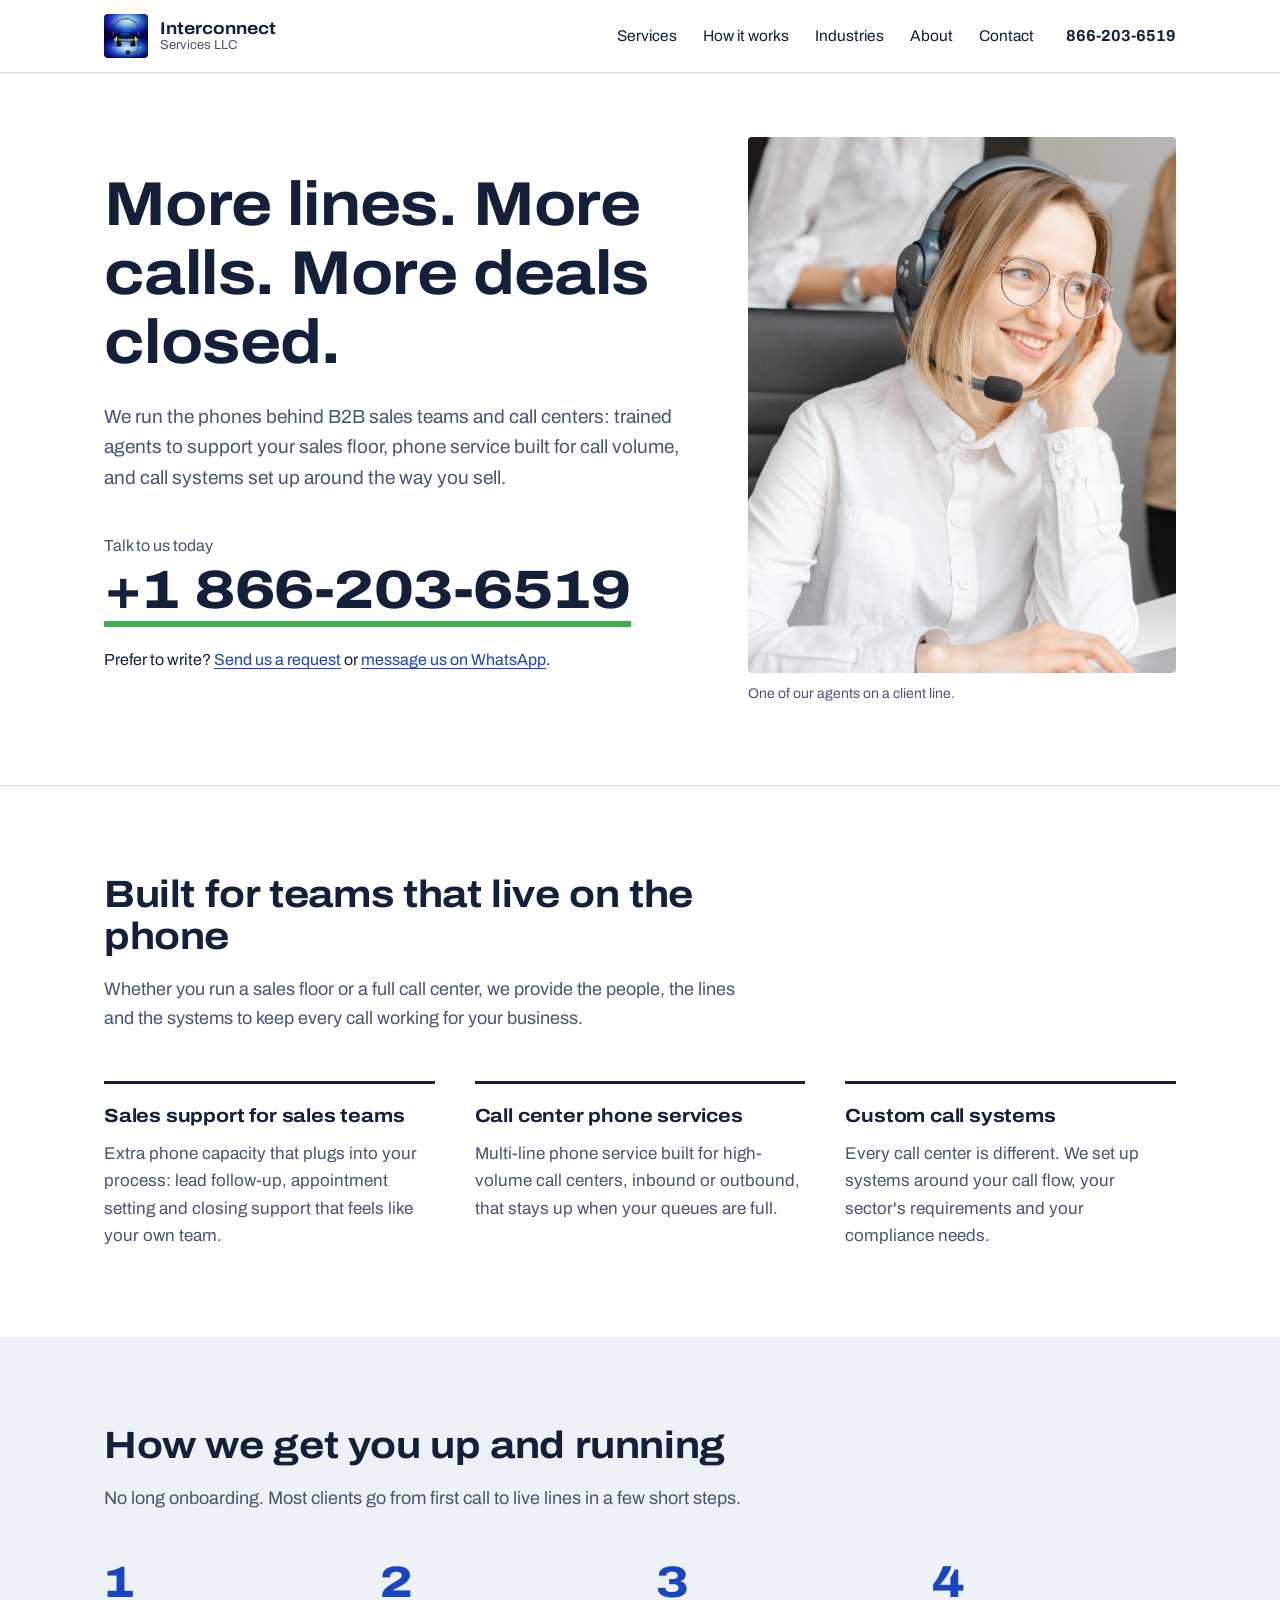
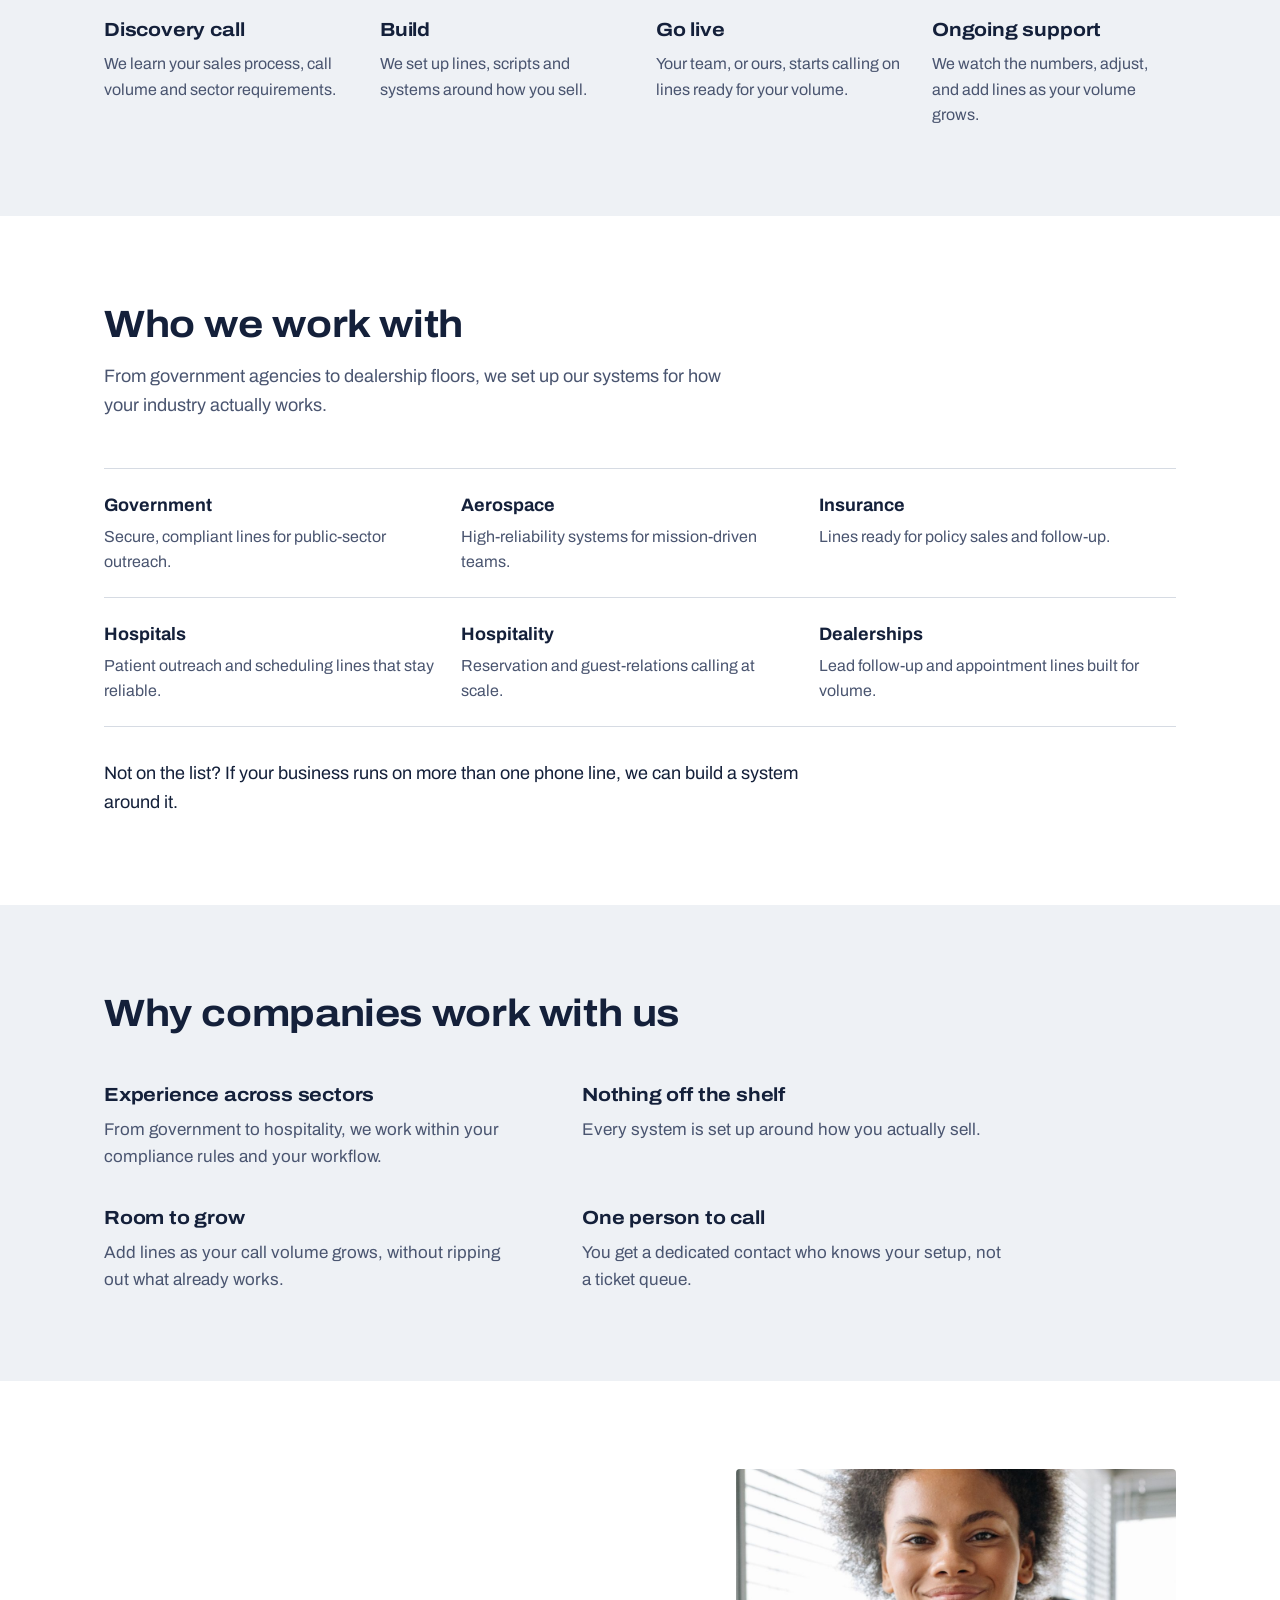
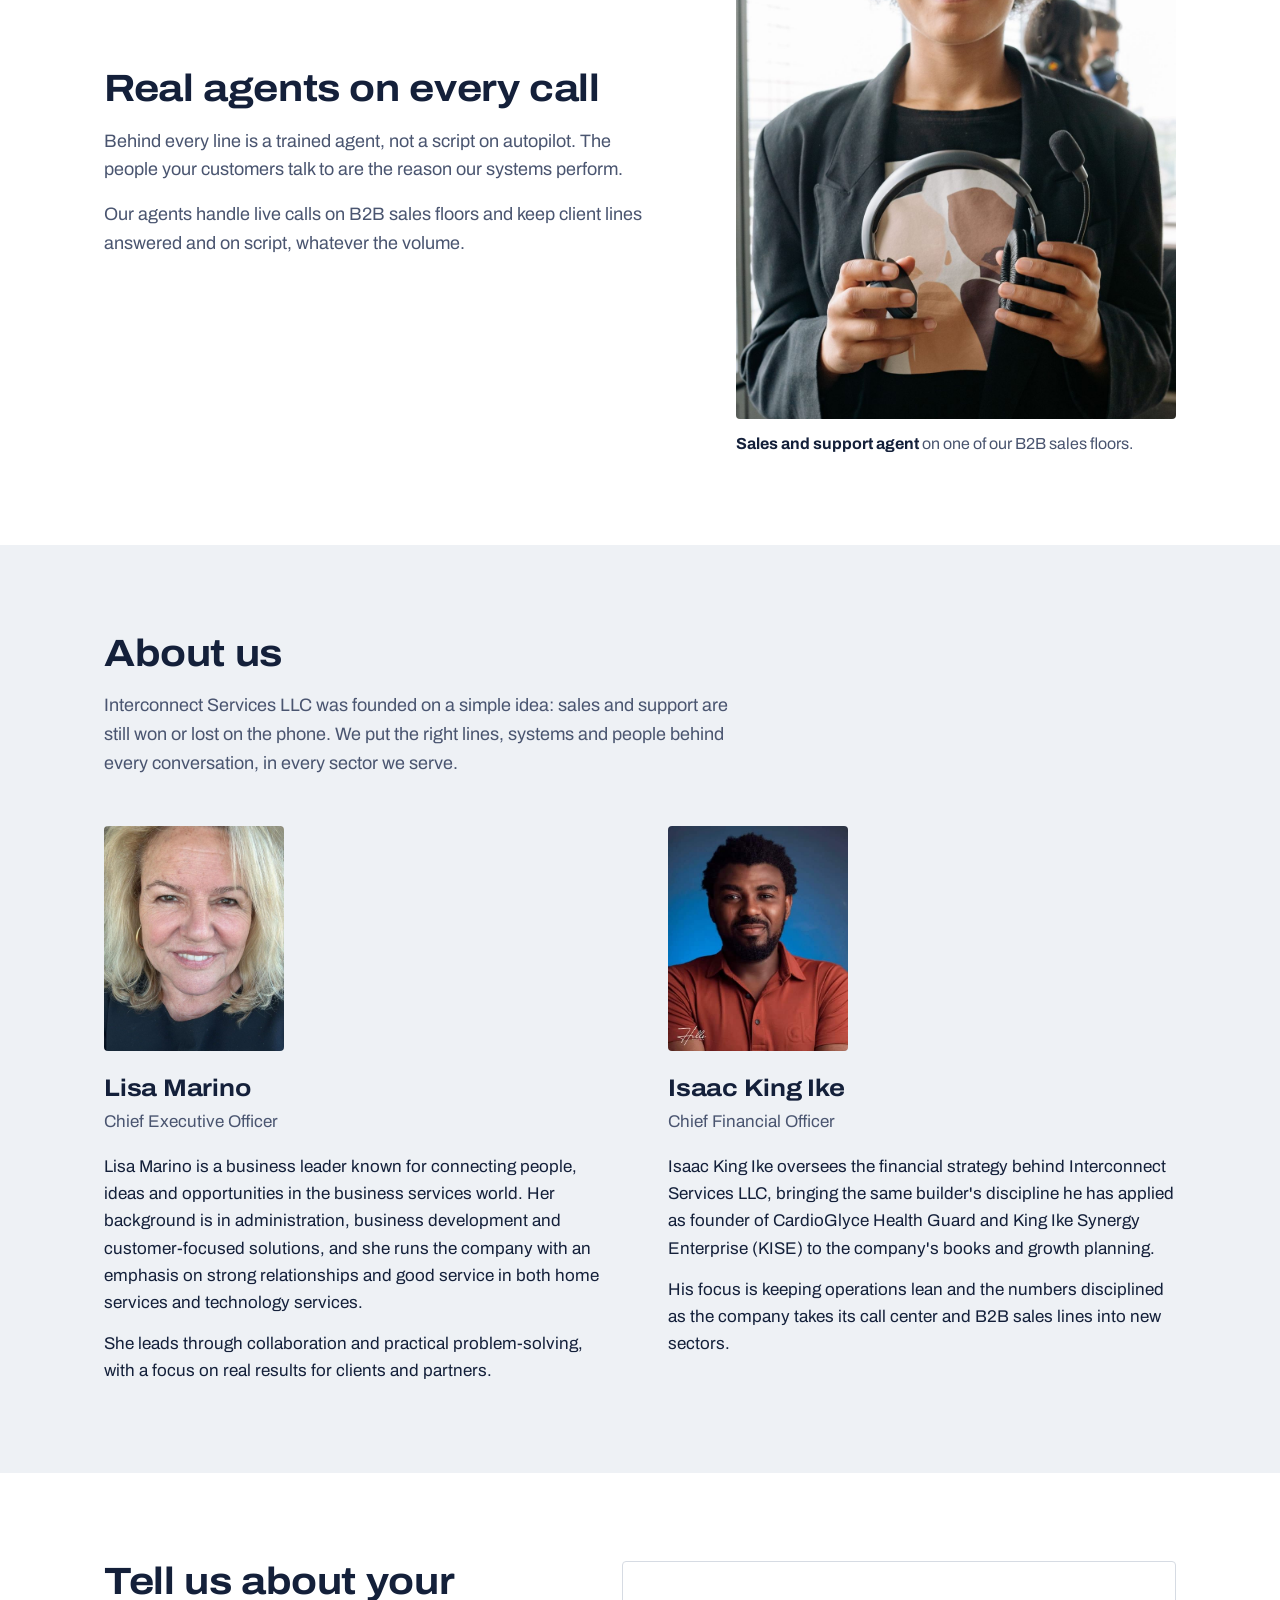
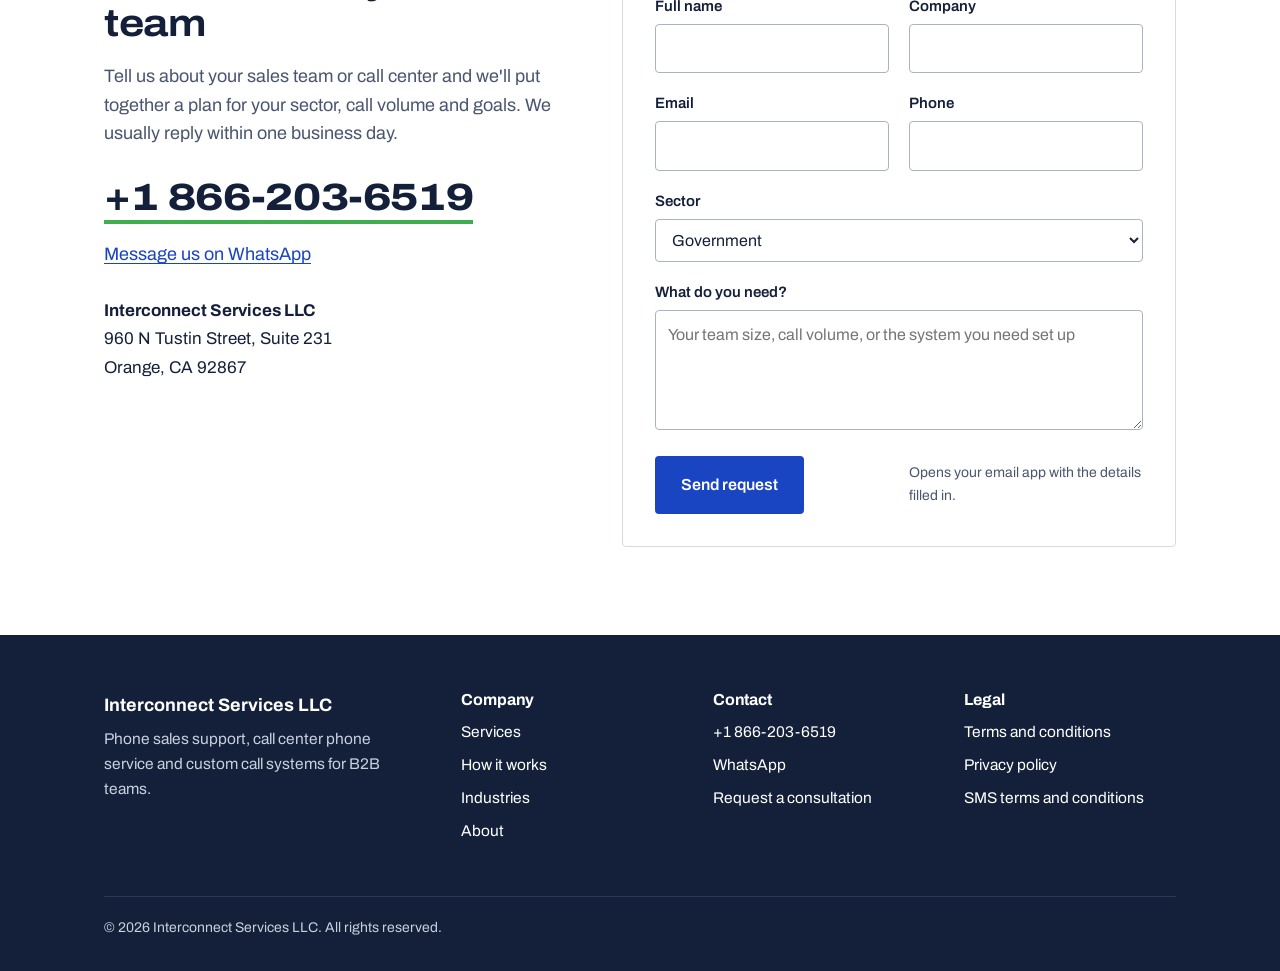
==== commit 60842cc8: "Add files via upload" ====
--- a/index.html
+++ b/index.html
@@ -49,7 +49,7 @@
       </div>
 
       <figure>
-        <img src="assets/agent-headset.jpg" alt="An Interconnect agent on a headset, mid-call at her workstation" width="1100" height="1650" />
+        <img src="agent-headset.jpg" alt="An Interconnect agent on a headset, mid-call at her workstation" width="1100" height="1650" />
         <figcaption>One of our agents on a client line.</figcaption>
       </figure>
     </div>
@@ -161,7 +161,7 @@
         <p>Our agents handle live calls on B2B sales floors and keep client lines answered and on script, whatever the volume.</p>
       </div>
       <figure>
-        <img src="assets/agent-desk.jpg" alt="An Interconnect sales and support agent holding her headset" width="1100" height="1649" loading="lazy" />
+        <img src="agent-desk.jpg" alt="An Interconnect sales and support agent holding her headset" width="1100" height="1649" loading="lazy" />
         <figcaption><strong>Sales and support agent</strong> on one of our B2B sales floors.</figcaption>
       </figure>
     </div>
